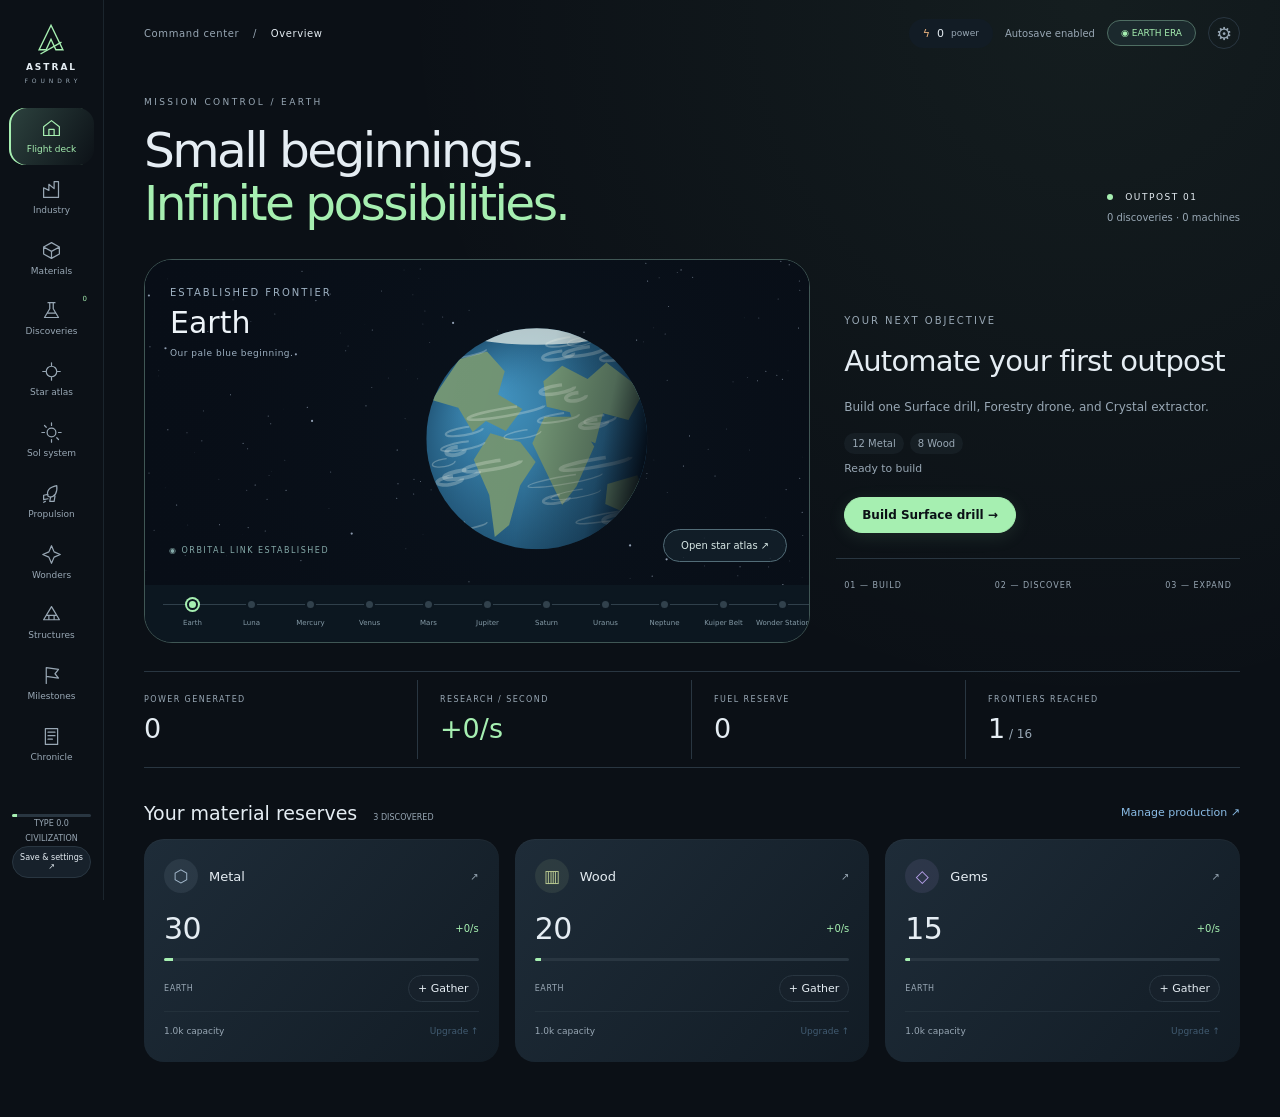
==== index.html @ 17e2eef6 "Publish Astral Foundry game" ====
<!doctype html><html lang="en"><head><meta charset="utf-8"><meta name="viewport" content="width=device-width,initial-scale=1"><meta name="theme-color" content="#0b1016"><title>Astral Foundry · From dust to infinity</title><style>
:root{--bg:#0b1016;--panel:#111923;--line:#24303c;--muted:#81909e;--ink:#e6edf3;--green:#a6efb1;--orange:#ecae76;--blue:#86b8ed}*{box-sizing:border-box}body{margin:0;background:var(--bg);color:var(--ink);font:14px system-ui,-apple-system,Segoe UI,sans-serif}button,input,select{font:inherit}button{cursor:pointer;color:inherit}button:disabled{cursor:not-allowed;opacity:.38}button:focus-visible,a:focus-visible{outline:2px solid var(--green);outline-offset:4px}button{transition:background .15s,transform .15s}button:active:not(:disabled){transform:translateY(1px)}.app{display:grid;grid-template-columns:224px 1fr;min-height:100vh}aside{border-right:1px solid var(--line);background:#0d141d;padding:28px 18px;position:sticky;top:0;height:100vh;display:flex;flex-direction:column}.brand{display:flex;gap:11px;align-items:center;margin:0 10px 35px;font-weight:750;font-size:15px;letter-spacing:2px}.brand svg{width:34px;height:40px}.brand small{display:block;font-size:9px;color:var(--muted);letter-spacing:3px;margin-top:5px;font-weight:400}.eyebrow{color:var(--muted);font-size:10px;letter-spacing:2px;text-transform:uppercase}.navlabel{margin:14px 12px 10px}.nav{display:flex;align-items:center;gap:12px;padding:13px 12px;border:0;background:none;text-align:left;width:100%;color:#94a4b4;border-radius:5px;margin:3px 0}.nav.active{color:var(--green);background:#1b2e29}.nav span{font-size:18px;width:22px}.nav i{margin-left:auto;font-style:normal;font-size:10px;border:1px solid #40534b;border-radius:4px;padding:2px 5px}.sidebottom{margin-top:auto;padding:24px 10px 0}.statusdot{display:inline-block;width:6px;height:6px;border-radius:50%;background:var(--green);margin-right:8px}.sidebottom p{font-size:11px;color:var(--muted);line-height:1.8}.main{min-width:0}header{height:76px;border-bottom:1px solid var(--line);display:flex;align-items:center;justify-content:space-between;padding:0 34px;gap:12px}.breadcrumb{font-size:12px;color:var(--muted)}.breadcrumb b{color:var(--ink);font-weight:500}.header-right{display:flex;gap:18px;align-items:center;font-size:11px;color:var(--muted)}.pill{border:1px solid #35433b;border-radius:4px;color:var(--green);padding:7px 10px;background:#17251f}.content{padding:30px 34px 45px;max-width:1700px;margin:auto}.title-row{display:flex;align-items:center;justify-content:space-between;gap:20px;margin-bottom:24px}h1{font-size:29px;font-weight:500;letter-spacing:-1px;margin:0 0 7px}p{color:var(--muted);line-height:1.6;margin:0}.title-row p{font-size:12px}.btn{border:1px solid var(--line);background:#18232e;border-radius:4px;padding:9px 13px;font-size:12px}.btn:hover:not(:disabled){background:#283745}.btn.primary{background:var(--green);color:#13221a;border-color:var(--green);font-weight:650}.btn.small{padding:6px 9px;font-size:11px}.stats{display:grid;grid-template-columns:repeat(4,1fr);gap:14px;margin-bottom:22px}.stat{border:1px solid var(--line);border-radius:6px;padding:16px 18px;background:linear-gradient(110deg,#141e29,#10171f)}.stat .value{font-size:25px;letter-spacing:-.7px;margin:10px 0 5px}.stat .value small{font-size:12px;color:var(--muted);margin-left:5px}.stat .sub{font-size:10px;color:var(--green)}.grid{display:grid;grid-template-columns:minmax(0,1.85fr) minmax(270px,1fr);gap:20px}.panel{border:1px solid var(--line);border-radius:6px;background:var(--panel);overflow:hidden}.panel-head{padding:18px 20px;display:flex;align-items:center;justify-content:space-between;border-bottom:1px solid var(--line)}.panel-head h2{font-size:13px;font-weight:550;margin:0}.micro{font-size:10px;color:var(--muted)}.scene{position:relative;height:300px;background:#080e18;overflow:hidden}#space{width:100%;height:100%;display:block}.scene-top{position:absolute;top:18px;left:20px;pointer-events:none}.scene-top h3{font-size:21px;font-weight:400;margin:6px 0}.scene-bottom{position:absolute;bottom:18px;left:20px;right:20px;display:flex;justify-content:space-between;align-items:center}.scene-caption{font-size:10px;color:#aab8c7}.planet-strip{display:flex;overflow:auto;padding:15px;gap:8px;background:#0e161f}.planet-btn{border:1px solid transparent;background:transparent;min-width:62px;padding:10px 6px;border-radius:5px;color:var(--muted);font-size:9px}.planet-btn.selected{border-color:#496052;background:#1b2a27;color:var(--green)}.orb{height:18px;width:18px;display:block;border-radius:50%;background:radial-gradient(circle at 30% 30%,var(--c),#111 90%);margin:0 auto 8px;box-shadow:0 0 12px #ffffff08}.mission{padding:20px}.mission h3{font-size:18px;margin:10px 0;font-weight:500}.mission p{font-size:12px}.reqs{margin:20px 0}.req{display:flex;justify-content:space-between;font-size:11px;margin:10px 0;color:var(--muted)}.progress{height:4px;background:#27313d;border-radius:4px;overflow:hidden;margin-top:9px}.progress>div{height:100%;background:var(--green);transition:width .3s}.mission .btn{width:100%;margin-top:8px}.section{display:flex;justify-content:space-between;align-items:center;margin:28px 0 14px}.section h2{font-size:16px;font-weight:500;margin:0}.resources{display:grid;grid-template-columns:repeat(4,1fr);gap:12px}.resource{padding:15px;border:1px solid var(--line);border-radius:5px;background:#111922}.resource-top{display:flex;align-items:center;gap:9px;margin-bottom:14px;font-size:12px}.resource-icon{font-size:17px;color:var(--c);background:color-mix(in srgb,var(--c) 10%,transparent);width:30px;height:30px;text-align:center;line-height:30px;border-radius:5px}.resource-num{font-size:21px;letter-spacing:-.6px}.resource .rate{float:right;color:var(--green);font-size:10px;margin-top:8px}.resource-footer{display:flex;align-items:center;justify-content:space-between;margin-top:13px}.resource-footer span{font-size:9px;color:var(--muted)}.feed{display:flex;gap:20px;align-items:center;padding:16px 20px;margin-top:22px;border:1px solid var(--line);border-radius:5px;font-size:11px;background:#111922}.feed span{color:var(--muted)}.cards{display:grid;grid-template-columns:repeat(3,minmax(0,1fr));gap:16px}.card{border:1px solid var(--line);border-radius:6px;background:var(--panel);padding:20px;display:flex;flex-direction:column;position:relative}.card h3{font-size:16px;font-weight:550;margin:12px 0 8px}.card p{font-size:12px}.card .cost{font-size:11px;color:var(--orange);line-height:1.9;margin:14px 0}.card .btn{margin-top:auto}.card.locked{opacity:.6}.tag{font-size:9px;letter-spacing:1.2px;text-transform:uppercase;color:var(--green)}.card-icon{font-size:28px;color:var(--blue)}.card-foot{display:flex;gap:8px;margin-top:auto}.card-foot .btn:first-child{flex:1}.toolbar{display:flex;gap:8px;align-items:center;flex-wrap:wrap;margin-bottom:20px}.toolbar input,.toolbar select{background:#111923;border:1px solid var(--line);color:var(--ink);padding:9px 12px;border-radius:5px}.toolbar input{flex:1;min-width:160px}.toolbar .selected{border-color:var(--green);color:var(--green)}.banner{padding:20px;border:1px solid #35483f;background:#14231e;border-radius:6px;margin-bottom:22px;display:flex;justify-content:space-between;gap:20px}.banner p{font-size:12px}.tree-line{color:var(--muted);font-size:10px;margin-bottom:14px}.universe{display:grid;grid-template-columns:repeat(4,1fr);gap:14px}.world{min-height:180px;position:relative;padding:22px;background:radial-gradient(ellipse at 80% 15%,#203248,#10171f 65%);border:1px solid var(--line);border-radius:6px}.world .orb{width:65px;height:65px;margin:0 0 20px}.world h3{margin:0 0 5px;font-weight:500}.world p{font-size:11px}.world .btn{margin-top:18px}.settings{max-width:780px}.settings .panel{padding:24px;margin-bottom:18px}.settings h2{font-size:16px;margin:0 0 12px}.settings p{font-size:12px;margin-bottom:16px}.settings .btn{margin:4px}.logline{font-size:12px;border-bottom:1px solid var(--line);padding:13px 0;color:#b0bdc9}.logline time{color:var(--muted);margin-right:20px}.toast{position:fixed;bottom:25px;left:50%;transform:translateX(-50%);padding:13px 20px;background:#24392d;border:1px solid #55765c;border-radius:6px;box-shadow:0 10px 50px #000a;z-index:10;font-size:12px;max-width:90vw}.good{color:var(--green)}.warn{color:var(--orange)}.wide{grid-column:1/-1}dialog{background:var(--panel);color:var(--ink);border:1px solid var(--line);border-radius:8px;max-width:520px;padding:28px}dialog::backdrop{background:#000a}dialog p{margin:12px 0 20px;font-size:13px}.tiny-label{font-size:9px;letter-spacing:1px;color:var(--muted)}@media(min-width:1500px){.scene{height:360px}}@media(max-width:1100px){.app{grid-template-columns:190px 1fr}.content{padding:24px}.cards{grid-template-columns:repeat(2,1fr)}.resources{grid-template-columns:repeat(3,1fr)}.grid{grid-template-columns:1fr}.universe{grid-template-columns:repeat(3,1fr)}}@media(max-width:700px){.app{display:block}aside{position:relative;height:auto;padding:16px;border-right:0;border-bottom:1px solid var(--line)}.brand{margin:0 0 14px}.navs{display:flex;overflow:auto}.nav{min-width:max-content;width:auto;padding:9px}.nav i,.navlabel,.sidebottom{display:none}header{padding:0 18px;height:55px}.header-right .micro{display:none}.content{padding:20px 16px}.stats{grid-template-columns:1fr 1fr;gap:10px}.resources,.cards,.universe{grid-template-columns:1fr 1fr}.title-row{align-items:flex-start}h1{font-size:25px}.resource{padding:12px}.resource-num{font-size:18px}.scene{height:270px}.card{padding:15px}.title-row>.btn{font-size:10px}.banner{display:block}.feed{line-height:1.7}}@media(prefers-reduced-motion:reduce){*{transition:none!important}}
*{scrollbar-color:#344552 #101820;scrollbar-width:thin}.ticker{display:flex;gap:16px;flex-wrap:wrap;align-items:center;font-size:10px;color:var(--muted);padding:12px 14px;background:#121c26;border:1px solid var(--line);border-radius:5px;margin-bottom:22px}.ticker b{font-weight:500;color:var(--ink);margin-left:4px}.ticker .btn{margin-left:auto}</style><link rel="stylesheet" href="expansion.css"><link rel="stylesheet" href="universe.css"><link rel="stylesheet" href="polish.css"><link rel="stylesheet" href="bridge.css"></head><body><div class="app"><aside><div class="brand"><svg viewBox="0 0 40 48" fill="none" aria-hidden="true"><path d="M20 3 37 38H27L20 23l-7 15H3L20 3Z" stroke="#a6efb1" stroke-width="2"/><path d="m5 44 30-17" stroke="#a6efb1" stroke-width="2"/></svg><div>ASTRAL<small>F O U N D R Y</small></div></div><div class="eyebrow navlabel">Command center</div><nav class="navs" id="nav"></nav><div class="sidebottom"><div class="tiny-label"><span class="statusdot"></span> ALL SYSTEMS ONLINE</div><p>One small outpost.<br>An infinite possibility.</p><div class="progress"><div id="era-progress" style="width:5%"></div></div><p id="era-label">TYPE 0 CIVILIZATION</p><button class="btn small" onclick="go('settings')">Save & settings ↗</button></div></aside><div class="main"><header><div class="breadcrumb">Command center <span style="margin:0 10px">/</span> <b id="crumb">Overview</b></div><div class="header-right"><span class="micro" id="save-status">Autosave enabled</span><span class="pill" id="header-era">◉ &nbsp; EARTH ERA</span></div></header><main class="content" id="content"></main></div></div><div id="toast" class="toast" hidden></div><dialog id="dialog"><h2 id="dialog-title"></h2><p id="dialog-copy"></p><div id="dialog-actions"></div></dialog><input type="file" id="import-file" accept=".json" hidden><script src="game.js"></script><script src="universe.js"></script><script src="polish.js"></script><script src="bridge.js"></script><script src="boot.js"></script></body></html>
---- expansion.css ----
/* A quieter command center: semantic colors, fewer visible decisions, deliberate spacing. */
body{background:var(--bg);color:var(--ink)}aside{background:color-mix(in srgb,var(--panel) 55%,var(--bg))}.panel,.resource,.card,.world,.settings .panel,.feed,.ticker{background:var(--panel);border-color:var(--line)}.btn{background:color-mix(in srgb,var(--panel) 80%,var(--line));border-color:var(--line);color:var(--ink)}.btn:hover:not(:disabled){background:color-mix(in srgb,var(--panel) 60%,var(--line))}.btn.primary{color:var(--bg);background:var(--green);border-color:var(--green)}.nav.active,.resource-tab.active{color:var(--green);background:color-mix(in srgb,var(--green) 10%,var(--panel))}.nav{color:var(--muted)}.pill{color:var(--green);border-color:color-mix(in srgb,var(--green) 30%,var(--line));background:color-mix(in srgb,var(--green) 6%,var(--panel))}.planet-strip{background:var(--panel);padding:12px 10px;gap:2px}.planet-btn{display:flex;flex-direction:column;align-items:center;gap:8px;min-width:59px;font-size:9px}.planet-btn.selected{background:color-mix(in srgb,var(--green) 8%,var(--panel));border-color:color-mix(in srgb,var(--green) 30%,var(--line));color:var(--green)}.progress{background:var(--line);height:3px}.banner{background:color-mix(in srgb,var(--green) 5%,var(--panel));border-color:var(--line)}.content{padding-top:30px}.title-row{margin-bottom:26px}h1{font-size:28px}.scene{height:320px}.scene-caption{max-width:70%;font-size:9px;letter-spacing:.5px;color:#9eb1c2}.scene-top{max-width:58%}.scene-top h3{font-size:24px}.scene-top .scene-caption{line-height:1.6;display:block}.scene-top .eyebrow{color:#9eb1c2}.scene-top h3{color:#edf3f8}.text-button{background:none;border:0;color:var(--muted);padding:6px 0;font-size:11px}.text-button:hover{color:var(--green)}.compact-stats{display:flex;flex-wrap:wrap;gap:26px;margin:0 0 24px;padding:16px 0;border-top:1px solid var(--line);border-bottom:1px solid var(--line);color:var(--muted);font-size:12px}.compact-stats>span{display:flex;align-items:center;gap:9px}.compact-stats b{font-size:14px;color:var(--ink);font-weight:500}.compact-stats small{font-size:10px;color:var(--green)}.resources{grid-template-columns:repeat(3,1fr);gap:16px}.resource{padding:20px}.resource-name{background:none;border:0;color:var(--ink);display:flex;width:100%;padding:0;align-items:center;gap:11px;text-align:left}.resource-name>.micro{margin-left:auto}.resource-reading{display:flex;justify-content:space-between;align-items:center;margin:19px 0 12px}.resource .rate{margin:0;float:none}.resource-num{font-size:25px}.resource-footer{min-height:29px}.resource-footer>span{font-size:8px;letter-spacing:.6px}.onboard-steps{margin:28px 0}.onboard-steps>div{color:var(--muted);padding:13px 0;border-bottom:1px solid var(--line);font-size:10px;letter-spacing:1px}.onboard-steps span{font-size:12px;letter-spacing:0;margin-left:14px}.onboard-steps .done{color:var(--green)}.mission{padding:25px}.mission h3{line-height:1.4}.empty-state{border:1px solid var(--line);background:var(--panel);border-radius:8px;padding:60px 30px;text-align:center;max-width:850px;margin:auto}.empty-state>span{display:block;color:var(--green);font-size:40px;margin-bottom:22px}.empty-state h2,.empty-state h3{font-weight:450;margin:0 0 14px}.empty-state p{font-size:13px;max-width:490px;margin:0 auto 24px;line-height:1.8}.empty-state.compact{padding:30px}.production-layout{display:grid;grid-template-columns:220px 1fr;gap:32px;align-items:start}.resource-list{display:flex;flex-direction:column;gap:4px;position:sticky;top:20px}.resource-tab{display:flex;gap:10px;align-items:center;border:1px solid transparent;background:transparent;color:var(--muted);text-align:left;padding:12px;border-radius:5px}.resource-tab:hover{background:var(--panel)}.resource-tab.active{border-color:color-mix(in srgb,var(--green) 25%,var(--line))}.resource-tab-icon{width:21px;font-size:17px}.resource-tab>span:nth-child(2){flex:1;font-size:12px}.resource-tab small{display:block;font-size:9px;color:var(--muted);margin-top:5px}.resource-tab b{font-size:12px;font-weight:450}.resource-list>.text-button{margin-top:15px}.production-detail{min-width:0}.resource-heading{display:flex;justify-content:space-between;align-items:center;margin-bottom:22px}.resource-heading h2{font-size:29px;font-weight:450;margin:6px 0 0}.resource-total{text-align:right}.resource-total strong{display:block;font-size:29px;font-weight:450}.resource-total small{font-size:10px;color:var(--muted)}.efficiency{display:flex;justify-content:space-between;gap:20px;align-items:center;border:1px solid var(--line);background:var(--panel);padding:16px 18px;border-radius:6px;margin-bottom:18px}.efficiency p{font-size:11px;margin-top:5px}.efficiency .btn{max-width:260px;line-height:1.6}.production-controls{display:flex;justify-content:space-between;align-items:center;gap:14px;margin-bottom:15px}.production-controls label{font-size:11px;color:var(--muted);display:flex;gap:8px;align-items:center}input[type=checkbox]{accent-color:var(--green)}.production-controls select,.toolbar select,.toolbar input{background:var(--panel);color:var(--ink);border:1px solid var(--line);padding:8px;border-radius:4px;font-size:11px}.machine-list{display:flex;flex-direction:column;gap:14px}.machine-row{border:1px solid var(--line);border-radius:7px;background:var(--panel);padding:22px}.machine-row.locked{opacity:.55}.machine-row-head{display:flex;justify-content:space-between;align-items:center}.machine-row h3{font-size:16px;font-weight:550;margin:0 0 7px}.recipe{display:grid;grid-template-columns:1fr 1fr;gap:24px;margin:20px 0}.recipe p{font-size:12px;margin-top:5px}.recipe .good{color:var(--green)}.machine-buy{display:flex;justify-content:space-between;align-items:center;gap:20px;border-top:1px solid var(--line);padding-top:17px}.cost-chips{display:flex;flex-wrap:wrap;gap:6px}.cost-chips span{padding:4px 7px;background:color-mix(in srgb,var(--green) 5%,var(--bg));border-radius:3px;font-size:10px;color:var(--muted)}.cost-chips span.short{color:var(--orange)}.machine-buy .btn{white-space:nowrap}.supply-path{display:flex;gap:10px;flex-wrap:wrap;margin:0 0 25px}.supply-path span{font-size:10px;padding:8px 11px;border:1px solid var(--line);border-radius:20px;color:var(--muted)}.research-cards{grid-template-columns:repeat(2,1fr)}.card{padding:24px;min-height:210px}.card p{line-height:1.8}.card .btn{margin-top:auto}.wonder-hero{display:grid;grid-template-columns:1.1fr 1fr;border:1px solid var(--line);border-radius:8px;overflow:hidden;background:var(--panel);margin-bottom:25px}.wonder-hero>div{padding:32px}.wonder-hero h2{font-weight:450;font-size:30px;margin:15px 0}.wonder-hero p{font-size:12px;line-height:1.9;max-width:440px}.wonder-hero .supply-path{margin-top:22px;margin-bottom:0}.wonder-hero canvas{width:100%;height:100%;min-height:260px}.station-gate{padding:28px}.station-gate h3{font-weight:500;margin:0 0 10px}.station-gate p{font-size:12px;max-width:700px}.station-steps{display:flex;gap:30px;margin:24px 0;font-size:11px;color:var(--muted)}.station-gate .cost-chips{margin-bottom:16px}.wonder-control{display:flex;align-items:center;gap:35px;border:1px solid var(--line);background:var(--panel);border-radius:6px;padding:22px}.wonder-control strong{display:block;font-size:32px;font-weight:450;margin:5px 0}.wonder-control h3{font-size:15px;font-weight:500;margin:0 0 5px}.wonder-control p{font-size:12px;margin-bottom:8px}.wonder-control .btn{margin-left:auto}.wonder-path{display:grid;grid-template-columns:repeat(4,1fr);gap:12px}.wonder-path .card{padding:18px}.wonder-symbol{font-size:35px;color:var(--orange);margin:15px 0}.wonder-path .card h3{font-size:15px}.wonder-path .card p{font-size:11px}.wonder-path .btn{font-size:10px;padding:9px}.sol-panel canvas{height:430px;width:100%;display:block}.sol-legend{display:flex;justify-content:center;gap:30px;font-size:10px;padding:15px;color:var(--muted)}.sol-actions{display:grid;grid-template-columns:1fr 1fr;gap:18px;margin-top:20px}.sol-actions .panel{padding:24px}.sol-actions h3{font-weight:450}.sol-actions p{font-size:12px;margin-bottom:18px}.sol-worlds{display:grid;grid-template-columns:repeat(6,1fr);gap:10px}.sol-worlds button{background:var(--panel);border:1px solid var(--line);border-radius:5px;padding:18px 8px;display:flex;align-items:center;flex-direction:column;gap:10px;color:var(--ink);font-size:11px}.sol-worlds small{font-size:9px;color:var(--muted)}.atlas-grid{display:grid;grid-template-columns:repeat(3,1fr);gap:18px}.atlas-world{border:1px solid var(--line);border-radius:7px;overflow:hidden;background:var(--panel)}.atlas-art{height:180px;position:relative}.atlas-art canvas{height:100%;width:100%;display:block}.atlas-status{position:absolute;top:14px;left:15px;font-size:8px;letter-spacing:1px;color:#95a7b9}.atlas-status.connected{color:var(--green)}.atlas-body{padding:20px}.atlas-body h3{font-size:20px;font-weight:450;margin:9px 0}.atlas-body p{font-size:11px;min-height:34px}.atlas-body .tiny-label{font-size:8px;line-height:1.7}.atlas-bottom{display:flex;justify-content:space-between;align-items:center;margin-top:18px}.theme-grid{display:grid;grid-template-columns:repeat(5,1fr);gap:10px}.theme-choice{display:flex;flex-direction:column;text-align:left;gap:9px;padding:10px;background:var(--bg);border:1px solid var(--line);border-radius:6px;color:var(--ink)}.theme-choice.active{border-color:var(--green)}.theme-choice b{font-size:11px;font-weight:500}.theme-choice small{font-size:9px;color:var(--muted)}.theme-swatch{display:flex;gap:5px;align-items:center;padding:10px;border:1px solid;border-radius:4px;width:100%;height:50px}.theme-swatch i{width:15px;height:15px;border-radius:50%;display:block}.world-mini{display:block;position:relative;width:24px;height:24px;flex:none}.world-mini i{position:absolute;inset:2px;border-radius:50%;background:radial-gradient(circle at 30% 30%,#729dc0,#162a3b)}.world-0 i{background:radial-gradient(ellipse at 35% 30%,#79a98b 0 20%,transparent 22%),radial-gradient(ellipse at 60% 70%,#71a381 0 20%,transparent 22%),radial-gradient(circle at 30% 30%,#72b8df,#153a5c)}.world-1 i,.world-2 i{background:radial-gradient(circle at 32% 40%,#696969 0 12%,transparent 16%),radial-gradient(circle at 65% 60%,#65666b 0 15%,transparent 19%),radial-gradient(circle at 25% 25%,#d0cbc4,#44464b)}.world-2 i{filter:sepia(.6)}.world-3 i{background:repeating-linear-gradient(15deg,#e4c289 0 3px,#c69c64 4px 5px,#d5b67f 6px 9px)}.world-4 i{background:radial-gradient(ellipse at 50% 0%,#e4ddd3 0 12%,transparent 16%),radial-gradient(circle at 30% 30%,#d99170,#7b4033)}.world-5 i{background:radial-gradient(ellipse at 62% 67%,#aa654e 0 17%,transparent 20%),repeating-linear-gradient(0deg,#b18d73 0 3px,#e0c8a8 4px 7px)}.world-6 i{inset:4px;background:linear-gradient(10deg,#9a8764,#ead5a4)}.world-6:after{content:'';position:absolute;width:30px;height:10px;border:3px solid #c7b58a99;border-radius:50%;left:-3px;top:7px;transform:rotate(-25deg)}.world-7 i{background:radial-gradient(circle at 25% 25%,#b1e5dc,#428d9e)}.world-7:after{content:'';position:absolute;width:28px;height:10px;border:1px solid #99cacd88;border-radius:50%;left:-2px;top:7px;transform:rotate(-70deg)}.world-8 i{background:radial-gradient(ellipse at 40% 60%,#1c396c 0 15%,transparent 19%),radial-gradient(circle at 30% 20%,#719cec,#204999)}.world-9 i{inset:5px -3px;border:3px dotted #a1b6cc;background:none;border-radius:50%;transform:rotate(-18deg)}.world-10 i{background:none;border:3px double #a8c4cb;border-radius:3px;transform:rotate(45deg)}.toast{background:var(--panel);border-color:var(--green);color:var(--ink)}.settings{max-width:920px}.toolbar .selected{border-color:var(--green);color:var(--green)}
@media(min-width:1500px){.scene{height:370px}}@media(max-width:1150px){.production-layout{grid-template-columns:180px 1fr;gap:20px}.atlas-grid{grid-template-columns:repeat(2,1fr)}.wonder-path{grid-template-columns:1fr 1fr}.resources{grid-template-columns:repeat(3,1fr)}.sol-worlds{grid-template-columns:repeat(4,1fr)}.efficiency{flex-wrap:wrap}}@media(max-width:800px){.production-layout{display:block}.resource-list{position:static;flex-direction:row;overflow:auto;margin-bottom:25px;padding-bottom:5px}.resource-tab{min-width:145px}.resource-list>.text-button{min-width:110px}.wonder-hero{grid-template-columns:1fr}.wonder-hero canvas{height:220px;min-height:0}.wonder-control{flex-wrap:wrap}.wonder-control .btn{margin-left:0}.sol-actions{grid-template-columns:1fr}.scene{height:300px}.theme-grid{grid-template-columns:repeat(3,1fr)}.station-steps{flex-direction:column;gap:14px}.resources{grid-template-columns:repeat(2,1fr)}.compact-stats{gap:15px}.compact-stats small{display:none}.sol-panel canvas{height:330px}.sol-worlds{grid-template-columns:repeat(3,1fr)}}@media(max-width:500px){.atlas-grid,.research-cards{grid-template-columns:1fr}.resources{gap:10px}.resource{padding:15px}.resource-num{font-size:22px}.recipe{grid-template-columns:1fr;gap:12px}.machine-row{padding:18px}.machine-buy{gap:10px}.wonder-path{grid-template-columns:1fr}.sol-legend{gap:15px;font-size:8px}.scene-top{max-width:68%}.scene-top h3{font-size:21px}.scene-caption{font-size:8px}.resource-heading h2{font-size:24px}.sol-worlds{grid-template-columns:repeat(2,1fr)}.theme-grid{grid-template-columns:1fr 1fr}.title-row{gap:10px}.title-row .pill{font-size:10px}.efficiency .btn{max-width:100%}.compact-stats>span{font-size:10px}.compact-stats b{font-size:12px}}
.brand svg path{stroke:var(--green)}
aside{overflow-y:auto}.resource-list{max-height:calc(100vh - 40px);overflow-y:auto}@media(max-width:800px){.resource-list{max-height:none;overflow-y:hidden}}
---- universe.css ----
/* Vastness: a more compact control surface and a true connected research graph. */
.app{grid-template-columns:210px 1fr}aside{padding:24px 14px}.brand{margin-bottom:24px}.nav{padding:10px 12px;font-size:12px}.nav span{font-size:16px}.navlabel{font-size:9px}.content{max-width:1800px}.header-right{gap:15px}.quick-grid{display:flex;align-items:center;gap:7px;background:none;border:0;font-size:11px;color:var(--muted)}.quick-grid>span{color:var(--orange)}.quick-grid b{font-weight:500;color:var(--ink)}.quick-grid small{font-size:9px}.production-layout{grid-template-columns:210px minmax(0,1fr);gap:26px}.resource-list{max-height:calc(100vh - 35px)}.resource-search{display:flex;gap:8px;position:sticky;top:0;z-index:1;background:var(--bg);padding-bottom:10px}.resource-search input{width:100%;min-width:0;padding:10px;background:var(--panel);border:1px solid var(--line);border-radius:5px;color:var(--ink);font-size:11px}.resource-tab{padding:10px}.resource-tab small{font-size:9px}.favorite-button{border:0;background:none;color:var(--orange);font-size:21px;padding:0 8px}.power-dashboard{display:grid;grid-template-columns:repeat(3,1fr);gap:12px;margin-bottom:18px}.power-dashboard>div{padding:20px;border:1px solid var(--line);background:var(--panel);border-radius:6px}.power-dashboard span{font-size:9px;color:var(--muted);letter-spacing:1px}.power-dashboard strong{display:block;font-size:27px;font-weight:450;margin-top:9px;color:var(--green)}.power-filters{display:flex;flex-wrap:wrap;gap:6px;margin-bottom:22px}.chip{border:1px solid var(--line);background:none;border-radius:20px;padding:6px 10px;font-size:10px;color:var(--muted)}.chip.active{color:var(--green);border-color:var(--green);background:color-mix(in srgb,var(--green) 7%,var(--panel))}.machine-row{padding:20px}.machine-row.locked{opacity:1;background:color-mix(in srgb,var(--panel) 60%,var(--bg))}.machine-row.locked h3{color:var(--muted)}.machine-row.locked .recipe{opacity:.6}.machine-row h3{margin:7px 0 0}.owned-count{font-size:24px;font-weight:400;text-align:right}.owned-count small{display:block;font-size:8px;color:var(--muted);letter-spacing:1px}.recipe{margin:18px 0}.ingredient{background:none;border:0;padding:0;color:var(--muted);font-size:11px;border-bottom:1px dotted var(--line)}.ingredient:hover{color:var(--green)}.buy-actions{display:flex;gap:7px;align-items:center;flex:none}.buy-actions .btn{font-size:10px}.requirements{padding:9px 12px;background:color-mix(in srgb,var(--orange) 4%,var(--bg));border-radius:4px;font-size:10px;line-height:1.7;color:var(--orange);margin-bottom:14px}.machine-eta{margin-top:8px;font-size:9px}.machine-status{font-size:9px;color:var(--muted);margin-top:12px}.warehouse-control{display:flex;gap:20px;align-items:center;justify-content:space-between;background:var(--panel);border:1px solid var(--line);border-radius:6px;padding:18px;margin-bottom:16px}.warehouse-control>div{flex:1;min-width:100px}.warehouse-control strong{font-size:22px;font-weight:450;display:block;margin:8px 0 12px}.warehouse-control strong small{font-size:12px;color:var(--muted)}.warehouse-control .btn small{display:block;font-size:9px;color:var(--muted);margin-top:6px}.warehouse-list{max-height:440px;overflow:auto;margin-top:22px}.warehouse-list .warehouse-control{margin-right:6px}.resource-storage{display:flex;align-items:center;justify-content:space-between;border-top:1px solid var(--line);padding-top:8px;margin-top:8px;color:var(--muted);font-size:9px}.resource-storage button{font-size:9px}.efficiency-detail{border-bottom:1px solid var(--line);margin-bottom:20px;padding:5px 0 15px;font-size:11px;color:var(--muted)}.efficiency-detail summary{cursor:pointer}.efficiency-detail summary span{float:right;color:var(--green)}.efficiency-detail>div{display:flex;justify-content:space-between;align-items:center;gap:15px;padding-top:15px}.efficiency-detail p{font-size:11px}.queue-panel{border:1px solid var(--line);padding:17px;border-radius:6px;background:color-mix(in srgb,var(--green) 3%,var(--panel));margin-bottom:18px}.queue-panel h2{font-size:13px}.queue-order{display:flex;gap:12px;align-items:center;padding:9px 0;border-top:1px solid var(--line);font-size:10px}.queue-order>span{color:var(--muted)}.queue-order b{font-weight:500;flex:1}.queue-order small{font-size:9px;color:var(--muted)}.queue-order .text-button{font-size:17px;padding:0 5px}.tree-toolbar{display:flex;gap:10px;align-items:center;margin-bottom:16px}.tree-toolbar input,.tree-toolbar select{padding:10px 12px;background:var(--panel);color:var(--ink);border:1px solid var(--line);border-radius:5px;font-size:11px}.tree-toolbar input{flex:1;min-width:100px}.zoom-controls{display:flex;gap:8px;align-items:center;font-size:10px;color:var(--muted)}.research-workspace{display:grid;grid-template-columns:minmax(0,1fr) 265px;gap:18px;align-items:start}.tree-scroll{height:650px;overflow:auto;border:1px solid var(--line);border-radius:7px;background:radial-gradient(circle at 1px 1px,var(--line) 1px,transparent 0) 0 0/20px 20px,var(--bg);scroll-behavior:smooth}.tree-map{position:relative}.tree-connections{position:absolute;inset:0;width:100%;height:100%;pointer-events:none;overflow:visible}.tree-connections path{fill:none;stroke:var(--line);stroke-width:1.5}.tree-connections path.lit{stroke:color-mix(in srgb,var(--green) 50%,var(--line))}.tree-connections path.selected-path{stroke:var(--green);stroke-width:2.5}.tree-lane-label{position:absolute;top:20px;font-size:10px;letter-spacing:1.6px;font-weight:600}.tree-lane-label span{display:block;color:var(--muted);font-size:8px;letter-spacing:.3px;margin-top:6px;font-weight:400}.tech-node{position:absolute;width:240px;height:100px;padding:13px 15px;background:var(--panel);border:1px solid var(--line);border-left:3px solid var(--branch);border-radius:6px;text-align:left;display:flex;flex-direction:column;justify-content:space-between;box-shadow:0 8px 18px #00000015}.tech-node b{font-size:12px;font-weight:500;line-height:1.35}.tech-node small{font-size:9px;color:var(--muted)}.tech-node-status{font-size:8px;letter-spacing:.8px;color:var(--muted)}.tech-node.complete{background:color-mix(in srgb,var(--green) 9%,var(--panel));border-color:color-mix(in srgb,var(--green) 45%,var(--line))}.tech-node.complete .tech-node-status,.tech-node.ready .tech-node-status{color:var(--green)}.tech-node.unavailable{color:var(--muted)}.tech-node.selected{outline:2px solid var(--green);outline-offset:3px}.tech-node.affordable{box-shadow:0 0 14px color-mix(in srgb,var(--green) 12%,transparent)}.tech-node.search-dim{opacity:.2}.tech-inspector{position:sticky;top:20px;height:auto;max-height:650px;overflow:auto;background:var(--panel);border:1px solid var(--line);border-radius:7px;padding:22px;display:block}.tech-inspector h2{font-weight:450;font-size:22px;line-height:1.35;margin:16px 0 12px}.tech-inspector p{font-size:12px;line-height:1.8}.tech-inspector .tag{font-size:8px}.inspector-section{border-top:1px solid var(--line);padding-top:17px;margin-top:20px}.dependency-link{display:block;border:0;background:none;color:var(--muted);font-size:10px;text-align:left;padding:8px 0;line-height:1.6;width:100%}.dependency-link.good{color:var(--green)}.unlock-line{font-size:10px;color:var(--muted);padding:6px 0;line-height:1.5}.research-balance{font-size:21px;margin:25px 0 12px}.research-balance small{font-size:10px;color:var(--muted)}.tech-inspector>.btn{width:100%;font-size:11px}.tech-inspector>.micro{font-size:9px;margin-top:18px}.tree-legend{display:flex;gap:22px;flex-wrap:wrap;font-size:9px;color:var(--muted);margin-top:14px}.codex-grid{display:grid;grid-template-columns:repeat(4,1fr);gap:14px}.codex-card{background:var(--panel);border:1px solid var(--line);border-radius:6px;padding:20px}.codex-card>div:first-child{display:flex;justify-content:space-between;align-items:center}.codex-card .tag{font-size:8px}.codex-card h3{font-size:16px;font-weight:450;margin:17px 0 10px}.codex-card p{font-size:11px;line-height:1.7;min-height:56px}.codex-card>.micro{font-size:9px;margin-top:15px}.codex-card.undiscovered{background:color-mix(in srgb,var(--panel) 60%,var(--bg))}.codex-actions{display:flex;justify-content:space-between;align-items:center;border-top:1px solid var(--line);margin-top:15px;padding-top:9px}.codex-actions button{font-size:10px}.auto-survey{display:flex;align-items:center;gap:10px;margin:16px 0;font-size:11px;color:var(--muted)}.wonder-path{grid-template-columns:repeat(3,1fr)}
@media(max-width:1200px){.research-workspace{grid-template-columns:minmax(0,1fr) 230px}.tech-inspector{padding:18px}.codex-grid{grid-template-columns:repeat(3,1fr)}.buy-actions{flex-wrap:wrap}.machine-buy{align-items:flex-start}.tree-scroll{height:600px}.power-dashboard strong{font-size:23px}}@media(max-width:900px){.research-workspace{grid-template-columns:1fr}.tech-inspector{position:relative;top:0;max-height:none}.tree-scroll{height:500px}.tech-inspector .inspector-section{display:inline-block;vertical-align:top;width:48%;margin-right:1%}.tech-inspector>.btn{max-width:300px}.codex-grid{grid-template-columns:repeat(2,1fr)}.production-layout{display:block}.resource-list{flex-direction:row;max-height:none;overflow-x:auto;margin-bottom:20px}.resource-search{position:static;min-width:190px;align-items:center}.resource-tab{min-width:140px}.tree-toolbar{flex-wrap:wrap}.tree-toolbar input{flex-basis:45%}}@media(max-width:700px){.app{display:block}.nav{padding:9px}.brand{margin-bottom:14px}.content{padding:20px 14px}.title-row h1{font-size:24px}.title-row>.btn{font-size:9px}.quick-grid small{display:none}.buy-actions .btn{padding:7px}.machine-buy{flex-direction:column;gap:14px}.buy-actions{width:100%;justify-content:flex-end}.warehouse-control{padding:15px;gap:10px}.warehouse-control .btn{font-size:10px}.power-dashboard{gap:7px}.power-dashboard>div{padding:13px}.power-dashboard span{font-size:8px}.power-dashboard strong{font-size:22px}.wonder-path{grid-template-columns:1fr 1fr}.tree-scroll{height:440px}.codex-card{padding:16px}.queue-order{flex-wrap:wrap}.queue-order small{flex-basis:60%}}@media(max-width:440px){.codex-grid,.wonder-path{grid-template-columns:1fr}.efficiency-detail>div{display:block}.efficiency-detail .btn{margin-top:10px}.warehouse-control{align-items:flex-start}.warehouse-control .btn small{font-size:8px}.tree-legend{gap:10px}.zoom-controls{margin-left:auto}.tech-inspector .inspector-section{display:block;width:100%}}
.tree-search-results{display:flex;flex-wrap:wrap;gap:7px;margin:-4px 0 16px}.tech-node:hover{border-color:var(--branch)}
.tree-connections path{stroke-opacity:.28}.tree-connections path.lit{stroke-opacity:.45}.tree-connections path.selected-path{stroke-opacity:1}
---- polish.css ----
.objective-panel{display:flex;align-items:center;justify-content:space-between;gap:24px;border:1px solid var(--green);background:linear-gradient(110deg,color-mix(in srgb,var(--green) 8%,var(--panel)),var(--panel));padding:20px 24px;border-radius:9px;margin-bottom:28px}.objective-panel h3{font-size:19px;margin:10px 0}.objective-panel p{font-size:12px;margin-bottom:12px}.objective-panel small{display:block;color:var(--muted);margin-top:8px}.factory-scene{height:155px;position:relative;overflow:hidden;background:radial-gradient(ellipse at 55% 70%,#30454b66,transparent 65%),#0a1119;border-radius:7px;margin-bottom:18px;perspective:650px;contain:layout paint}.factory-grid{position:absolute;inset:0;background:linear-gradient(#587b8330 1px,transparent 1px),linear-gradient(90deg,#587b8330 1px,transparent 1px);background-size:25px 25px;transform:rotateX(58deg) scale(1.8);transform-origin:bottom}.factory-building{position:absolute;left:48%;top:28px;width:105px;height:80px;transform:rotateY(-24deg) rotateX(6deg);transform-style:preserve-3d}.factory-front{position:absolute;inset:0;background:linear-gradient(135deg,#344b57,#162832);border:1px solid #779298;display:flex;gap:7px;padding:30px 12px}.factory-front i{height:8px;width:12px;background:#b2e5c0;box-shadow:0 0 9px #b2e5c099;animation:lightpulse 2s infinite alternate}.factory-front b{position:absolute;bottom:8px;left:12px;width:70px;height:8px;background:repeating-linear-gradient(90deg,#102028 0 5px,#58727d 6px 8px)}.factory-roof{position:absolute;left:0;top:-25px;width:105px;height:25px;background:#526a73;transform:rotateX(65deg);transform-origin:bottom;border:1px solid #8ea3a6}.factory-side{position:absolute;left:105px;top:0;width:28px;height:80px;background:#182c39;transform:rotateY(65deg);transform-origin:left;border:1px solid #527079}.rotor{position:absolute;font-size:58px;left:-66px;top:8px;color:#a8c9bb;animation:rotor 4s linear infinite;transform-origin:center}.piston{position:absolute;left:-46px;top:68px;width:12px;height:25px;background:linear-gradient(90deg,#68828d,#d1e1e1,#68828d);animation:piston 1.3s ease-in-out infinite}.conveyor{position:absolute;left:15%;right:15%;bottom:20px;height:15px;background:repeating-linear-gradient(90deg,#283e48 0 9px,#52616a 10px 11px);border:2px solid #637783;transform:skewX(-25deg)}.conveyor i{position:absolute;left:0;bottom:5px;width:13px;height:11px;background:#a4b9c7;box-shadow:4px -4px #607c90;animation:convey 5s linear infinite;animation-delay:calc(var(--i)*-1s)}.exhaust{position:absolute;right:5px;top:-20px}.exhaust i{position:absolute;width:12px;height:12px;background:#9bb2c155;border-radius:50%;animation:smoke 3s infinite;animation-delay:-1s}.exhaust i:nth-child(2){animation-delay:-2s}.factory-label{position:absolute;top:12px;left:14px;color:#8da6b2;font-size:8px;letter-spacing:2px}.factory-beam{position:absolute;width:2px;height:50px;background:#b8e8b9;left:calc(48% - 40px);top:72px;box-shadow:0 0 12px #8eff98;animation:lightpulse .7s infinite alternate}.generator .rotor{color:#edbf7b;font-size:70px}.generator .factory-beam{background:#ffc27d;box-shadow:0 0 20px #ffc27d}.laboratory .rotor{color:#a4a2ef;animation-duration:9s}.refinery .factory-front{background:linear-gradient(110deg,#765f50,#24343c)}.factory-scene:not([data-status=working]) *{animation-play-state:paused!important}.factory-scene[data-status=idle]{filter:saturate(.25);opacity:.65}.factory-scene[data-status=starved] .factory-front i{background:#eeb17f}.factory-scene[data-status=full] .factory-front i{background:#ea98b2}.diagnostic{display:flex;gap:8px;align-items:center;font-size:11px;padding-top:12px;color:var(--muted)}.status-dot{width:6px;height:6px;background:#65737e;border-radius:50%;flex-shrink:0}.status-dot.working{background:var(--green)}.status-dot.starved,.status-dot.full{background:var(--orange)}.storage-near-full{background:var(--orange)!important}.machine-status{display:none}.machine-row{content-visibility:auto;contain-intrinsic-size:440px}.motion-settings{padding:24px;margin-bottom:24px}.motion-settings label{display:block;margin:15px 0;font-size:12px}.motion-settings .chip{margin:4px}.orbital-model{position:relative;width:220px;height:190px;margin:auto;perspective:700px;transform-style:preserve-3d}.stellar-core{position:absolute;width:65px;height:65px;left:78px;top:63px;border-radius:50%;background:radial-gradient(circle at 35% 30%,#fff4cd,#f9b85c 38%,#d46b32 70%);box-shadow:0 0 45px #f3b65f66,inset -12px -10px 18px #983b28;animation:starbreathe 5s ease-in-out infinite}.orbital-ring{position:absolute;width:190px;height:190px;left:15px;top:0;border:2px solid #b5d8d0;border-radius:50%;transform:rotateX(calc(55deg + var(--i)*16deg)) rotateY(calc(var(--i)*40deg));animation:orbit 25s linear infinite;animation-delay:calc(var(--i)*-6s);box-shadow:0 0 8px #9dcbcc44}.orbital-ring.blueprint{opacity:.15;border-style:dashed;animation:none}.orbital-ring i{position:absolute;left:15%;top:12%;width:12px;height:6px;background:#829bab;border:1px solid #d3f1d5}.orbital-ring i:nth-child(2){left:75%;top:80%}.orbital-ring i:nth-child(3){left:10%;top:75%}.blackhole .stellar-core{background:#020308;box-shadow:0 0 3px 3px #fbd49e,0 0 35px 12px #d5895c}.fragment .orbital-ring{border-radius:8px;width:95px;height:110px;left:60px;top:40px;background:repeating-linear-gradient(90deg,#72b7cf33 0 12px,#b5d8d066 13px 14px)}.fragment .stellar-core{width:28px;height:28px;left:95px;top:80px}.travel .stellar-core{background:radial-gradient(ellipse at 35% 30%,#c3d8c6,#5d9bb5 35%,#355a89 65%,#152b41);box-shadow:0 0 35px #7099bd55}.travel .orbital-ring{opacity:.2}.mega-project{overflow:hidden}.phase-track{display:grid;grid-template-columns:repeat(4,1fr);gap:5px;margin:18px 0}.phase-track span{font-size:8px;padding-top:7px;border-top:3px solid var(--line);color:var(--muted)}.phase-track .complete{border-color:var(--green);color:var(--green)}.mega-project .btn{margin-top:18px}.cinematic{position:fixed;inset:0;z-index:10000;background:#030710f5;display:grid;place-items:center;overflow:hidden}.cinema-frame{width:min(850px,95vw);text-align:center;position:relative}.cinematic .orbital-model{transform:scale(1.6);margin-bottom:70px;animation:revealplanet 8s ease-out both}.cinema-copy{position:relative;z-index:2;animation:cinemacopy 1.2s ease-out both}.cinema-copy h1{font-size:clamp(25px,4vw,48px);font-weight:400;color:#e5edf2;margin:20px 0}.cinema-copy p{max-width:600px;margin:0 auto 25px;color:#a4b7c6;line-height:1.8}.cinema-stars{position:absolute;inset:-50%;background:radial-gradient(circle,#b6d0de 1px,transparent 1.5px) 0 0/87px 93px,radial-gradient(circle,#789bb1 1px,transparent 1.5px) 24px 55px/149px 131px;animation:startravel 20s linear infinite;opacity:.45}.cinema-timeline{position:absolute;bottom:0;left:0;height:2px;background:var(--green);animation:timeline 8.5s linear forwards}.cinema-ship{position:absolute;top:70px;left:25%;font-size:42px;color:#b6cbd8;transform:rotate(45deg);animation:shipflight 8s ease-in-out both}.cinema-ship i{position:absolute;top:40px;left:15px;width:10px;height:70px;background:linear-gradient(#cff4ff,#6ba5e788,transparent);filter:blur(3px)}
@keyframes rotor{to{transform:rotate(360deg)}}@keyframes piston{50%{transform:translateY(10px)}}@keyframes convey{to{left:95%}}@keyframes smoke{to{transform:translate(15px,-38px) scale(2.3);opacity:0}}@keyframes lightpulse{to{opacity:.4}}@keyframes starbreathe{50%{filter:brightness(1.2)}}@keyframes orbit{to{transform:rotateX(calc(55deg + var(--i)*16deg)) rotateY(calc(var(--i)*40deg)) rotateZ(360deg)}}@keyframes revealplanet{from{transform:scale(.6) translateY(-40px);opacity:0}30%,to{transform:scale(1.6);opacity:1}}@keyframes cinemacopy{from{opacity:0;transform:translateY(15px)}to{opacity:1;transform:translateY(0)}}@keyframes startravel{to{transform:translate(80px,80px)}}@keyframes timeline{from{width:0}to{width:100%}}@keyframes shipflight{from{transform:translate(-300px,200px) rotate(45deg)}to{transform:translate(220px,-200px) rotate(45deg) scale(.2);opacity:0}}
[data-motion=reduced] *,[data-motion=reduced] *:before,[data-motion=reduced] *:after{animation:none!important;scroll-behavior:auto!important;transition:none!important}.background-paused *{animation-play-state:paused!important}@media(prefers-reduced-motion:reduce){*{animation:none!important;scroll-behavior:auto!important}}@media(max-width:1366px){.content{padding:25px}.title-row h1{font-size:27px}.factory-scene{height:140px}.tree-scroll{height:530px}.machine-row{padding:18px}.research-workspace{grid-template-columns:minmax(0,1fr) 235px}}@media(max-width:700px){.objective-panel{display:block;padding:18px}.objective-panel>.btn{margin-top:16px}.cinematic .orbital-model{transform:scale(1.1);margin-bottom:30px}.cinema-copy{padding:16px}.factory-scene{height:140px}.cards{grid-template-columns:1fr}.content{padding:18px 12px}.phase-track span{font-size:7px}.tree-toolbar{gap:8px}.tree-toolbar input{min-width:140px}.tech-node b{font-size:13px}}
.cinema-world{width:min(700px,85vw);height:300px;display:block;margin:0 auto 25px;border-radius:50%;animation:cinemacopy 2s ease-out both;filter:drop-shadow(0 0 30px #53799733)}.tech-node.complete{transition:box-shadow .3s}.tech-node.selected{box-shadow:0 0 20px color-mix(in srgb,var(--green) 18%,transparent)}
.factory-motif{position:absolute;left:22%;top:58px;display:flex;gap:10px;z-index:1}.factory-motif i{display:none}.forestry .factory-motif i{display:block;width:28px;height:42px;background:linear-gradient(120deg,#96bc78,#284e45);clip-path:polygon(50% 0,100% 70%,60% 70%,60% 100%,40% 100%,40% 70%,0 70%);animation:piston 4s ease-in-out infinite}.forestry .rotor{font-size:35px;top:32px}.crystal-mine .factory-motif i{display:block;width:22px;height:40px;background:linear-gradient(100deg,#6255ad,#c3b8fc,#7868be);clip-path:polygon(50% 0,100% 40%,70% 100%,20% 95%,0 35%);animation:lightpulse 3s alternate infinite}.crystal-mine .factory-motif i:nth-child(2){height:50px;margin-top:-12px}.solar-farm .rotor,.solar-farm .piston,.solar-farm .exhaust,.solar-farm .conveyor,.solar-farm .factory-beam{display:none}.solar-farm .factory-motif{left:18%;top:48px;transform:perspective(250px) rotateX(25deg) rotateZ(-8deg)}.solar-farm .factory-motif i{display:block;width:43px;height:45px;background:repeating-linear-gradient(90deg,transparent 0 10px,#a6c1cc 11px 12px),repeating-linear-gradient(0deg,#335c86 0 9px,#85a5bd 10px 11px);border:2px solid #a9bbc1;box-shadow:0 12px #132631;animation:lightpulse 6s alternate infinite}.fusion-core .rotor{border:2px solid #b89be7;border-radius:50%;color:#c1a8ff;box-shadow:0 0 20px #ad73ef88}.fusion-core .factory-front i{background:#e1b4fa}.laboratory .factory-motif i{display:block;width:20px;height:32px;border:2px solid #83b8cc;border-top:0;border-radius:0 0 12px 12px;background:linear-gradient(0deg,#7ac2c877 50%,transparent 50%);animation:lightpulse 2s alternate infinite}
---- bridge.css ----
body{background:radial-gradient(ellipse at 85% 0,color-mix(in srgb,var(--green) 6%,transparent),transparent 45%),var(--bg);font-size:13px}.app{display:grid;grid-template-columns:104px minmax(0,1fr)}.app>aside{padding:22px 9px;border-right:1px solid color-mix(in srgb,var(--line) 55%,transparent);background:color-mix(in srgb,var(--bg) 92%,var(--panel));overflow-y:auto}.brand{margin:0 auto 24px;display:flex;flex-direction:column;gap:4px;font-size:9px;letter-spacing:2px;text-align:center}.brand svg{width:28px;height:36px}.brand small{font-size:6px;letter-spacing:1px}.navlabel{display:none}.navs{display:flex;flex-direction:column;gap:4px}.nav{position:relative;flex-direction:column;gap:5px;padding:10px 3px;margin:0;border-radius:16px;font-size:9px;min-height:53px;text-align:center}.nav svg{width:21px;height:21px;flex-shrink:0}.nav .nav-text{font-size:9px;width:auto;line-height:1.2}.nav.active{background:linear-gradient(120deg,color-mix(in srgb,var(--green) 18%,var(--panel)),transparent);box-shadow:inset 2px 0 var(--green);color:var(--green)}.nav:hover{color:var(--ink);background:color-mix(in srgb,var(--green) 5%,transparent)}.nav i{position:absolute;top:5px;right:7px;border:0;font-size:7px;padding:0;color:var(--green)}.sidebottom{padding:18px 3px 0}.sidebottom .tiny-label,.sidebottom>p:first-of-type{display:none}.sidebottom p{font-size:8px;text-align:center}.sidebottom .btn{font-size:8px;padding:6px;width:100%}header{height:66px;border-bottom:0;padding:0 40px}.breadcrumb{font-size:10px;letter-spacing:.6px}.header-right{gap:12px}.pill{border-radius:30px;padding:7px 13px;font-size:9px}.quick-grid{border:0;border-radius:30px;background:var(--panel);padding:8px 14px}.deck-settings{width:32px;height:32px;border:1px solid var(--line);background:none;border-radius:50%;color:var(--muted);font-size:18px}.content{padding:22px 40px 55px;max-width:1600px}.title-row{position:relative;gap:18px;margin:8px 0 28px}.title-row>div{flex:1}.title-row h1{font-size:34px;letter-spacing:-1.4px;font-weight:420}.title-row p{font-size:12px;max-width:650px}.deck-page-marker{font-size:13px;color:var(--green);border:1px solid var(--line);height:44px;width:44px;display:grid;place-items:center;border-radius:50%;flex-shrink:0}.btn{border-radius:24px;padding:10px 17px}.btn.small{border-radius:20px}.btn.primary{box-shadow:0 4px 18px color-mix(in srgb,var(--green) 10%,transparent)}.text-button{color:var(--blue)}.deck-title{display:flex;justify-content:space-between;align-items:flex-end;gap:25px;margin:5px 0 30px}.deck-title h1{font-size:clamp(30px,3.8vw,56px);line-height:1.08;font-weight:400;letter-spacing:-2.6px;margin:16px 0 0}.deck-title h1 em{font-style:normal;color:var(--green)}.deck-title .eyebrow{font-size:9px;letter-spacing:2.4px}.deck-coordinate{font-size:9px;letter-spacing:1.5px;white-space:nowrap;padding-bottom:6px}.deck-coordinate small{display:block;font-size:10px;letter-spacing:0;color:var(--muted);margin-top:10px}.deck-hero{display:grid;grid-template-columns:minmax(0,1.65fr) minmax(280px,1fr);gap:26px;align-items:stretch}.deck-world{overflow:hidden;border-radius:28px;background:#080f19;position:relative;border:1px solid color-mix(in srgb,var(--green) 18%,var(--line))}.deck-world .scene{height:325px}.deck-world .scene-top{top:24px;left:25px}.deck-world .scene-top h3{font-size:30px}.deck-world .scene-caption{max-width:230px}.deck-atlas{position:absolute;bottom:23px;right:22px;border-color:#526c77;background:#14222cbf;color:#d8e8e6;font-size:10px}.orbit-label{position:absolute;bottom:30px;left:24px;color:#85aaa9;font-size:8px;letter-spacing:1.5px}.deck-route{display:flex;padding:12px 18px 15px;overflow-x:auto;background:#0c1720;gap:0}.route-stop{position:relative;min-width:59px;flex:1;border:0;background:none;color:#859ba7;padding:0 3px;font-size:8px}.route-stop:before{content:'';position:absolute;top:7px;left:0;right:0;height:1px;background:#30404b}.route-stop>span{display:block;position:relative;width:7px;height:7px;border-radius:50%;background:#31414c;border:2px solid #0c1720;box-sizing:content-box;margin:2px auto 8px}.route-stop.visited>span{background:var(--green)}.route-stop.selected>span{box-shadow:0 0 0 2px var(--green)}.route-stop small{font-size:7px;white-space:nowrap}.deck-objective{display:flex;flex-direction:column;justify-content:center;padding:12px 0}.deck-objective .objective-panel{display:block;border:0;border-radius:0;background:none;margin:0;padding:0 8px 25px}.deck-objective .objective-panel h3{font-size:29px;font-weight:400;letter-spacing:-.8px;line-height:1.2;margin:17px 0}.deck-objective .objective-panel p{font-size:12px;line-height:1.9}.deck-objective .objective-panel>.btn{margin-top:22px}.deck-objective .cost-chips{margin-top:15px}.deck-note{display:flex;justify-content:space-between;gap:10px;font-size:8px;color:var(--muted);letter-spacing:1px;border-top:1px solid var(--line);padding:22px 8px 0}.deck-telemetry{display:grid;grid-template-columns:repeat(4,1fr);margin:28px 0 32px;padding:8px 0;border-block:1px solid var(--line)}.deck-telemetry>div{padding:15px 22px;border-right:1px solid var(--line)}.deck-telemetry>div:first-child{padding-left:0}.deck-telemetry>div:last-child{border:0}.deck-telemetry small{display:block;font-size:8px;letter-spacing:1.4px;color:var(--muted)}.deck-telemetry strong{display:block;font-weight:400;font-size:27px;margin-top:9px;font-variant-numeric:tabular-nums}.deck-telemetry i{font-size:12px;color:var(--muted);font-style:normal}.section h2{font-size:19px;font-weight:450}.section h2 .micro{margin-left:10px;font-size:8px}.resource{border-radius:20px;border:0;background:linear-gradient(130deg,color-mix(in srgb,var(--panel) 90%,var(--blue)),var(--panel));padding:20px;box-shadow:inset 0 1px #ffffff08}.resource-icon{border-radius:50%;width:34px;height:34px;line-height:34px}.resource-num{font-size:30px}.resource-reading{margin:18px 0 12px}.resource-storage{border-color:color-mix(in srgb,var(--line) 65%,transparent)}.resources{gap:16px}.production-layout{display:block}.resource-list{position:relative;top:auto;display:flex;flex-direction:row;align-items:center;overflow:auto;max-height:none;padding:9px;background:color-mix(in srgb,var(--panel) 65%,transparent);border:1px solid var(--line);border-radius:22px;gap:5px;margin-bottom:28px}.resource-search{position:relative;min-width:185px;max-width:185px;padding:0;background:none;align-items:center}.resource-search input{border:0;background:none;font-size:11px;min-width:0}.resource-tab{min-width:138px;padding:10px 12px;border-radius:15px;border:0;flex-shrink:0}.resource-tab.active{background:color-mix(in srgb,var(--green) 12%,var(--panel));box-shadow:inset 0 0 0 1px color-mix(in srgb,var(--green) 35%,transparent)}.resource-tab>span:nth-child(2),.resource-tab b{font-size:11px}.resource-heading{margin-bottom:15px}.resource-heading h2{font-size:35px;letter-spacing:-1px}.warehouse-control{border:0;border-radius:0;padding:0 0 18px;background:none;border-bottom:1px solid var(--line);margin-bottom:16px}.warehouse-control strong{font-size:27px}.warehouse-control .progress{max-width:550px}.warehouse-control .btn{border-radius:22px;padding:10px 18px}.machine-row{display:grid;grid-template-columns:260px minmax(0,1fr);column-gap:28px;border:1px solid color-mix(in srgb,var(--line) 75%,transparent);border-radius:24px;padding:20px;background:linear-gradient(120deg,color-mix(in srgb,var(--panel) 95%,var(--green)),var(--panel));overflow:hidden;contain-intrinsic-size:260px}.machine-row>.factory-scene{grid-column:1;grid-row:1/6;height:100%;min-height:205px;margin:0;border-radius:17px;align-self:stretch}.machine-row>.factory-scene .factory-building{top:38%}.machine-row>.factory-scene .factory-motif{top:44%;left:9%;transform:scale(.75)}.machine-row>.factory-scene .conveyor{bottom:20%;left:8%;right:8%}.machine-row>.factory-scene .factory-beam{top:60%}.machine-row>.factory-scene .factory-grid{transform:rotateX(58deg) scale(2.8)}.machine-row>:not(.factory-scene){grid-column:2}.machine-row-head{padding-top:5px}.machine-row h3{font-size:19px;letter-spacing:-.3px}.owned-count{font-size:28px;color:var(--green)}.recipe{margin:15px 0;gap:18px}.recipe .tiny-label{font-size:8px}.recipe p{font-size:12px}.machine-buy{padding-top:14px;gap:12px}.buy-actions{flex-wrap:wrap;justify-content:flex-end}.diagnostic{padding-top:10px;font-size:10px}.cost-chips span{background:color-mix(in srgb,var(--line) 30%,transparent);border-radius:20px;padding:5px 8px}.factory-label{font-size:7px;letter-spacing:1px}.machine-row.locked{background:color-mix(in srgb,var(--panel) 65%,transparent)}.machine-row.locked .factory-scene{opacity:.4}.cards{gap:18px}.card,.codex-card,.atlas-world,.world,.panel,.wonder-hero,.empty-state{border-radius:22px}.card,.codex-card{border-color:color-mix(in srgb,var(--line) 65%,transparent)}.atlas-body{padding:23px}.atlas-art{height:200px}.power-dashboard{border:0;border-bottom:1px solid var(--line);border-radius:0;background:none}.power-dashboard>div{background:none;border:0;border-right:1px solid var(--line)}.power-dashboard>div:last-child{border:0}.tree-scroll,.tech-inspector{border-radius:22px}.tech-node{border-radius:16px;border-left-width:2px}.tree-toolbar input,.tree-toolbar select,.production-controls select{border-radius:22px}.queue-panel{border-radius:18px}.toast{border-radius:30px;padding:14px 24px}.motion-settings,.settings .panel{border-radius:22px}.title-row>.btn{white-space:nowrap}
@media(min-width:1500px){.deck-world .scene{height:380px}.machine-row{grid-template-columns:310px minmax(0,1fr)}}@media(max-width:1100px){.content{padding:20px 26px 45px}header{padding:0 26px}.deck-title h1{font-size:40px}.deck-hero{grid-template-columns:minmax(0,1.35fr) minmax(255px,1fr);gap:22px}.deck-world .scene{height:310px}.deck-objective .objective-panel h3{font-size:25px}.machine-row{grid-template-columns:210px minmax(0,1fr);column-gap:20px}.machine-buy{flex-wrap:wrap}.machine-row>.factory-scene .factory-building{left:42%;transform:scale(.8) rotateY(-24deg)}.deck-coordinate{display:none}.tree-scroll{height:550px}}@media(max-width:800px){.app{display:grid;grid-template-columns:78px minmax(0,1fr)}.app>aside{padding:16px 6px}.brand{font-size:8px}.nav .nav-text{font-size:8px}.content{padding:18px}.deck-hero{grid-template-columns:1fr}.deck-objective{padding:12px 4px}.deck-objective .objective-panel{display:flex;gap:20px;align-items:center;padding-bottom:10px}.deck-objective .objective-panel>div{flex:1}.deck-note{display:none}.deck-title h1{font-size:36px}.machine-row{grid-template-columns:170px minmax(0,1fr);gap:16px}.recipe{grid-template-columns:1fr;gap:9px}.machine-row>.factory-scene .factory-building{left:30%;transform:scale(.65) rotateY(-24deg)}.resources{grid-template-columns:repeat(2,1fr)}.title-row h1{font-size:28px}.deck-telemetry>div{padding:12px}.deck-telemetry strong{font-size:22px}.deck-telemetry small{font-size:7px}.section h2 .micro{display:none}}
@media(max-width:600px){.app{display:block}.app>aside{position:relative;height:auto;border-right:0;padding:13px 12px;background:var(--bg);overflow:visible}.brand{flex-direction:row;gap:8px;margin:0 0 12px;font-size:10px;justify-content:center}.brand svg{height:27px;width:24px}.brand small{display:none}.navs{flex-direction:row;overflow:auto;padding-bottom:5px;gap:5px}.nav{min-width:65px;width:auto;min-height:49px;padding:6px;flex-shrink:0}.nav svg{width:18px;height:18px}.nav.active{box-shadow:inset 0 -2px var(--green)}.sidebottom{display:none}header{height:48px;padding:0 16px}.header-right{gap:7px}.breadcrumb{font-size:9px}.header-right .micro{display:none}.content{padding:17px 14px 35px}.deck-title h1{font-size:34px;letter-spacing:-1.7px}.deck-title{margin-top:10px}.deck-world{border-radius:23px}.deck-world .scene{height:285px}.deck-objective .objective-panel{display:block}.deck-objective .objective-panel h3{font-size:24px}.deck-telemetry{grid-template-columns:1fr 1fr;row-gap:15px}.deck-telemetry>div:nth-child(3){padding-left:0}.deck-telemetry>div:nth-child(2){border:0}.deck-telemetry strong{font-size:25px}.machine-row{display:block;padding:14px;border-radius:21px}.machine-row>.factory-scene{height:145px;min-height:145px;margin-bottom:17px}.machine-row>.factory-scene .factory-building{top:28px;left:45%;transform:rotateY(-24deg)}.machine-row>.factory-scene .conveyor{bottom:18px}.machine-row>.factory-scene .factory-motif{top:50px}.machine-row>.factory-scene .factory-beam{top:70px}.recipe{grid-template-columns:1fr 1fr}.machine-row h3{font-size:17px}.title-row h1{font-size:25px;letter-spacing:-.8px}.title-row{flex-wrap:wrap;gap:12px}.title-row>div{min-width:200px}.deck-page-marker{width:33px;height:33px;font-size:10px}.title-row>.btn{margin-left:auto}.resources{gap:10px}.resource{padding:15px;border-radius:18px}.resource-num{font-size:25px}.resource-name{font-size:11px}.resource-icon{width:27px;height:27px;line-height:27px}.section h2{font-size:17px}.orbit-label{font-size:7px;left:18px}.deck-atlas{font-size:9px;right:14px}.warehouse-control .btn{padding:9px 12px}.resource-list{border-radius:18px}.research-workspace{display:block}.tech-inspector{margin-top:16px}}
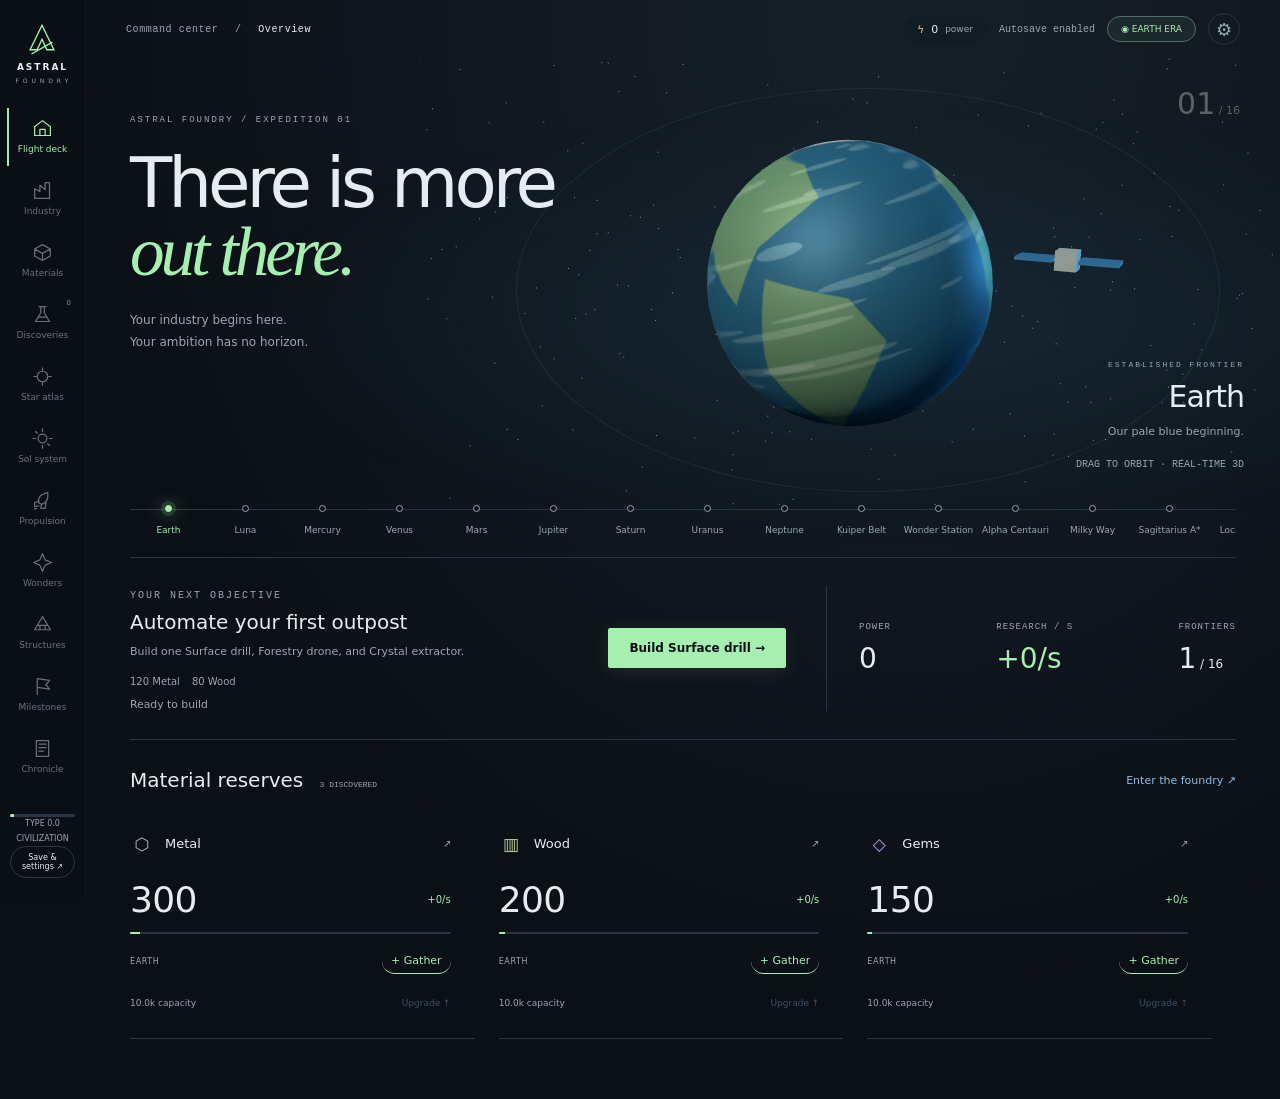
==== commit 68d8caae: "Rebuild observatory in 3D and scale material economy by 10 Replace flat planetary, factory, Sol and " ====
--- a/index.html
+++ b/index.html
@@ -1,3 +1,3 @@
 <!doctype html><html lang="en"><head><meta charset="utf-8"><meta name="viewport" content="width=device-width,initial-scale=1"><meta name="theme-color" content="#0b1016"><title>Astral Foundry · From dust to infinity</title><style>
 :root{--bg:#0b1016;--panel:#111923;--line:#24303c;--muted:#81909e;--ink:#e6edf3;--green:#a6efb1;--orange:#ecae76;--blue:#86b8ed}*{box-sizing:border-box}body{margin:0;background:var(--bg);color:var(--ink);font:14px system-ui,-apple-system,Segoe UI,sans-serif}button,input,select{font:inherit}button{cursor:pointer;color:inherit}button:disabled{cursor:not-allowed;opacity:.38}button:focus-visible,a:focus-visible{outline:2px solid var(--green);outline-offset:4px}button{transition:background .15s,transform .15s}button:active:not(:disabled){transform:translateY(1px)}.app{display:grid;grid-template-columns:224px 1fr;min-height:100vh}aside{border-right:1px solid var(--line);background:#0d141d;padding:28px 18px;position:sticky;top:0;height:100vh;display:flex;flex-direction:column}.brand{display:flex;gap:11px;align-items:center;margin:0 10px 35px;font-weight:750;font-size:15px;letter-spacing:2px}.brand svg{width:34px;height:40px}.brand small{display:block;font-size:9px;color:var(--muted);letter-spacing:3px;margin-top:5px;font-weight:400}.eyebrow{color:var(--muted);font-size:10px;letter-spacing:2px;text-transform:uppercase}.navlabel{margin:14px 12px 10px}.nav{display:flex;align-items:center;gap:12px;padding:13px 12px;border:0;background:none;text-align:left;width:100%;color:#94a4b4;border-radius:5px;margin:3px 0}.nav.active{color:var(--green);background:#1b2e29}.nav span{font-size:18px;width:22px}.nav i{margin-left:auto;font-style:normal;font-size:10px;border:1px solid #40534b;border-radius:4px;padding:2px 5px}.sidebottom{margin-top:auto;padding:24px 10px 0}.statusdot{display:inline-block;width:6px;height:6px;border-radius:50%;background:var(--green);margin-right:8px}.sidebottom p{font-size:11px;color:var(--muted);line-height:1.8}.main{min-width:0}header{height:76px;border-bottom:1px solid var(--line);display:flex;align-items:center;justify-content:space-between;padding:0 34px;gap:12px}.breadcrumb{font-size:12px;color:var(--muted)}.breadcrumb b{color:var(--ink);font-weight:500}.header-right{display:flex;gap:18px;align-items:center;font-size:11px;color:var(--muted)}.pill{border:1px solid #35433b;border-radius:4px;color:var(--green);padding:7px 10px;background:#17251f}.content{padding:30px 34px 45px;max-width:1700px;margin:auto}.title-row{display:flex;align-items:center;justify-content:space-between;gap:20px;margin-bottom:24px}h1{font-size:29px;font-weight:500;letter-spacing:-1px;margin:0 0 7px}p{color:var(--muted);line-height:1.6;margin:0}.title-row p{font-size:12px}.btn{border:1px solid var(--line);background:#18232e;border-radius:4px;padding:9px 13px;font-size:12px}.btn:hover:not(:disabled){background:#283745}.btn.primary{background:var(--green);color:#13221a;border-color:var(--green);font-weight:650}.btn.small{padding:6px 9px;font-size:11px}.stats{display:grid;grid-template-columns:repeat(4,1fr);gap:14px;margin-bottom:22px}.stat{border:1px solid var(--line);border-radius:6px;padding:16px 18px;background:linear-gradient(110deg,#141e29,#10171f)}.stat .value{font-size:25px;letter-spacing:-.7px;margin:10px 0 5px}.stat .value small{font-size:12px;color:var(--muted);margin-left:5px}.stat .sub{font-size:10px;color:var(--green)}.grid{display:grid;grid-template-columns:minmax(0,1.85fr) minmax(270px,1fr);gap:20px}.panel{border:1px solid var(--line);border-radius:6px;background:var(--panel);overflow:hidden}.panel-head{padding:18px 20px;display:flex;align-items:center;justify-content:space-between;border-bottom:1px solid var(--line)}.panel-head h2{font-size:13px;font-weight:550;margin:0}.micro{font-size:10px;color:var(--muted)}.scene{position:relative;height:300px;background:#080e18;overflow:hidden}#space{width:100%;height:100%;display:block}.scene-top{position:absolute;top:18px;left:20px;pointer-events:none}.scene-top h3{font-size:21px;font-weight:400;margin:6px 0}.scene-bottom{position:absolute;bottom:18px;left:20px;right:20px;display:flex;justify-content:space-between;align-items:center}.scene-caption{font-size:10px;color:#aab8c7}.planet-strip{display:flex;overflow:auto;padding:15px;gap:8px;background:#0e161f}.planet-btn{border:1px solid transparent;background:transparent;min-width:62px;padding:10px 6px;border-radius:5px;color:var(--muted);font-size:9px}.planet-btn.selected{border-color:#496052;background:#1b2a27;color:var(--green)}.orb{height:18px;width:18px;display:block;border-radius:50%;background:radial-gradient(circle at 30% 30%,var(--c),#111 90%);margin:0 auto 8px;box-shadow:0 0 12px #ffffff08}.mission{padding:20px}.mission h3{font-size:18px;margin:10px 0;font-weight:500}.mission p{font-size:12px}.reqs{margin:20px 0}.req{display:flex;justify-content:space-between;font-size:11px;margin:10px 0;color:var(--muted)}.progress{height:4px;background:#27313d;border-radius:4px;overflow:hidden;margin-top:9px}.progress>div{height:100%;background:var(--green);transition:width .3s}.mission .btn{width:100%;margin-top:8px}.section{display:flex;justify-content:space-between;align-items:center;margin:28px 0 14px}.section h2{font-size:16px;font-weight:500;margin:0}.resources{display:grid;grid-template-columns:repeat(4,1fr);gap:12px}.resource{padding:15px;border:1px solid var(--line);border-radius:5px;background:#111922}.resource-top{display:flex;align-items:center;gap:9px;margin-bottom:14px;font-size:12px}.resource-icon{font-size:17px;color:var(--c);background:color-mix(in srgb,var(--c) 10%,transparent);width:30px;height:30px;text-align:center;line-height:30px;border-radius:5px}.resource-num{font-size:21px;letter-spacing:-.6px}.resource .rate{float:right;color:var(--green);font-size:10px;margin-top:8px}.resource-footer{display:flex;align-items:center;justify-content:space-between;margin-top:13px}.resource-footer span{font-size:9px;color:var(--muted)}.feed{display:flex;gap:20px;align-items:center;padding:16px 20px;margin-top:22px;border:1px solid var(--line);border-radius:5px;font-size:11px;background:#111922}.feed span{color:var(--muted)}.cards{display:grid;grid-template-columns:repeat(3,minmax(0,1fr));gap:16px}.card{border:1px solid var(--line);border-radius:6px;background:var(--panel);padding:20px;display:flex;flex-direction:column;position:relative}.card h3{font-size:16px;font-weight:550;margin:12px 0 8px}.card p{font-size:12px}.card .cost{font-size:11px;color:var(--orange);line-height:1.9;margin:14px 0}.card .btn{margin-top:auto}.card.locked{opacity:.6}.tag{font-size:9px;letter-spacing:1.2px;text-transform:uppercase;color:var(--green)}.card-icon{font-size:28px;color:var(--blue)}.card-foot{display:flex;gap:8px;margin-top:auto}.card-foot .btn:first-child{flex:1}.toolbar{display:flex;gap:8px;align-items:center;flex-wrap:wrap;margin-bottom:20px}.toolbar input,.toolbar select{background:#111923;border:1px solid var(--line);color:var(--ink);padding:9px 12px;border-radius:5px}.toolbar input{flex:1;min-width:160px}.toolbar .selected{border-color:var(--green);color:var(--green)}.banner{padding:20px;border:1px solid #35483f;background:#14231e;border-radius:6px;margin-bottom:22px;display:flex;justify-content:space-between;gap:20px}.banner p{font-size:12px}.tree-line{color:var(--muted);font-size:10px;margin-bottom:14px}.universe{display:grid;grid-template-columns:repeat(4,1fr);gap:14px}.world{min-height:180px;position:relative;padding:22px;background:radial-gradient(ellipse at 80% 15%,#203248,#10171f 65%);border:1px solid var(--line);border-radius:6px}.world .orb{width:65px;height:65px;margin:0 0 20px}.world h3{margin:0 0 5px;font-weight:500}.world p{font-size:11px}.world .btn{margin-top:18px}.settings{max-width:780px}.settings .panel{padding:24px;margin-bottom:18px}.settings h2{font-size:16px;margin:0 0 12px}.settings p{font-size:12px;margin-bottom:16px}.settings .btn{margin:4px}.logline{font-size:12px;border-bottom:1px solid var(--line);padding:13px 0;color:#b0bdc9}.logline time{color:var(--muted);margin-right:20px}.toast{position:fixed;bottom:25px;left:50%;transform:translateX(-50%);padding:13px 20px;background:#24392d;border:1px solid #55765c;border-radius:6px;box-shadow:0 10px 50px #000a;z-index:10;font-size:12px;max-width:90vw}.good{color:var(--green)}.warn{color:var(--orange)}.wide{grid-column:1/-1}dialog{background:var(--panel);color:var(--ink);border:1px solid var(--line);border-radius:8px;max-width:520px;padding:28px}dialog::backdrop{background:#000a}dialog p{margin:12px 0 20px;font-size:13px}.tiny-label{font-size:9px;letter-spacing:1px;color:var(--muted)}@media(min-width:1500px){.scene{height:360px}}@media(max-width:1100px){.app{grid-template-columns:190px 1fr}.content{padding:24px}.cards{grid-template-columns:repeat(2,1fr)}.resources{grid-template-columns:repeat(3,1fr)}.grid{grid-template-columns:1fr}.universe{grid-template-columns:repeat(3,1fr)}}@media(max-width:700px){.app{display:block}aside{position:relative;height:auto;padding:16px;border-right:0;border-bottom:1px solid var(--line)}.brand{margin:0 0 14px}.navs{display:flex;overflow:auto}.nav{min-width:max-content;width:auto;padding:9px}.nav i,.navlabel,.sidebottom{display:none}header{padding:0 18px;height:55px}.header-right .micro{display:none}.content{padding:20px 16px}.stats{grid-template-columns:1fr 1fr;gap:10px}.resources,.cards,.universe{grid-template-columns:1fr 1fr}.title-row{align-items:flex-start}h1{font-size:25px}.resource{padding:12px}.resource-num{font-size:18px}.scene{height:270px}.card{padding:15px}.title-row>.btn{font-size:10px}.banner{display:block}.feed{line-height:1.7}}@media(prefers-reduced-motion:reduce){*{transition:none!important}}
-*{scrollbar-color:#344552 #101820;scrollbar-width:thin}.ticker{display:flex;gap:16px;flex-wrap:wrap;align-items:center;font-size:10px;color:var(--muted);padding:12px 14px;background:#121c26;border:1px solid var(--line);border-radius:5px;margin-bottom:22px}.ticker b{font-weight:500;color:var(--ink);margin-left:4px}.ticker .btn{margin-left:auto}</style><link rel="stylesheet" href="expansion.css"><link rel="stylesheet" href="universe.css"><link rel="stylesheet" href="polish.css"><link rel="stylesheet" href="bridge.css"></head><body><div class="app"><aside><div class="brand"><svg viewBox="0 0 40 48" fill="none" aria-hidden="true"><path d="M20 3 37 38H27L20 23l-7 15H3L20 3Z" stroke="#a6efb1" stroke-width="2"/><path d="m5 44 30-17" stroke="#a6efb1" stroke-width="2"/></svg><div>ASTRAL<small>F O U N D R Y</small></div></div><div class="eyebrow navlabel">Command center</div><nav class="navs" id="nav"></nav><div class="sidebottom"><div class="tiny-label"><span class="statusdot"></span> ALL SYSTEMS ONLINE</div><p>One small outpost.<br>An infinite possibility.</p><div class="progress"><div id="era-progress" style="width:5%"></div></div><p id="era-label">TYPE 0 CIVILIZATION</p><button class="btn small" onclick="go('settings')">Save & settings ↗</button></div></aside><div class="main"><header><div class="breadcrumb">Command center <span style="margin:0 10px">/</span> <b id="crumb">Overview</b></div><div class="header-right"><span class="micro" id="save-status">Autosave enabled</span><span class="pill" id="header-era">◉ &nbsp; EARTH ERA</span></div></header><main class="content" id="content"></main></div></div><div id="toast" class="toast" hidden></div><dialog id="dialog"><h2 id="dialog-title"></h2><p id="dialog-copy"></p><div id="dialog-actions"></div></dialog><input type="file" id="import-file" accept=".json" hidden><script src="game.js"></script><script src="universe.js"></script><script src="polish.js"></script><script src="bridge.js"></script><script src="boot.js"></script></body></html>+*{scrollbar-color:#344552 #101820;scrollbar-width:thin}.ticker{display:flex;gap:16px;flex-wrap:wrap;align-items:center;font-size:10px;color:var(--muted);padding:12px 14px;background:#121c26;border:1px solid var(--line);border-radius:5px;margin-bottom:22px}.ticker b{font-weight:500;color:var(--ink);margin-left:4px}.ticker .btn{margin-left:auto}</style><link rel="stylesheet" href="expansion.css?v=observatory-1"><link rel="stylesheet" href="universe.css?v=observatory-1"><link rel="stylesheet" href="polish.css?v=observatory-1"><link rel="stylesheet" href="bridge.css?v=observatory-1"><link rel="stylesheet" href="observatory.css?v=observatory-1"></head><body><div class="app"><aside><div class="brand"><svg viewBox="0 0 40 48" fill="none" aria-hidden="true"><path d="M20 3 37 38H27L20 23l-7 15H3L20 3Z" stroke="#a6efb1" stroke-width="2"/><path d="m5 44 30-17" stroke="#a6efb1" stroke-width="2"/></svg><div>ASTRAL<small>F O U N D R Y</small></div></div><div class="eyebrow navlabel">Command center</div><nav class="navs" id="nav"></nav><div class="sidebottom"><div class="tiny-label"><span class="statusdot"></span> ALL SYSTEMS ONLINE</div><p>One small outpost.<br>An infinite possibility.</p><div class="progress"><div id="era-progress" style="width:5%"></div></div><p id="era-label">TYPE 0 CIVILIZATION</p><button class="btn small" onclick="go('settings')">Save & settings ↗</button></div></aside><div class="main"><header><div class="breadcrumb">Command center <span style="margin:0 10px">/</span> <b id="crumb">Overview</b></div><div class="header-right"><span class="micro" id="save-status">Autosave enabled</span><span class="pill" id="header-era">◉ &nbsp; EARTH ERA</span></div></header><main class="content" id="content"></main></div></div><div id="toast" class="toast" hidden></div><dialog id="dialog"><h2 id="dialog-title"></h2><p id="dialog-copy"></p><div id="dialog-actions"></div></dialog><input type="file" id="import-file" accept=".json" hidden><script src="game.js?v=observatory-1"></script><script src="universe.js?v=observatory-1"></script><script src="polish.js?v=observatory-1"></script><script src="bridge.js?v=observatory-1"></script><script src="economy.js?v=observatory-1"></script><script src="three.min.js?v=observatory-1"></script><script src="observatory.js?v=observatory-1"></script><script src="boot.js?v=observatory-1"></script></body></html>
--- a/observatory.css
+++ b/observatory.css
@@ -0,0 +1,7 @@
+/* Observatory: an open canvas and editorial instrument layout, not a card dashboard. */
+body{background:var(--bg);background-image:radial-gradient(ellipse at 70% 0%,color-mix(in srgb,var(--blue) 9%,transparent),transparent 65%)}
+.app{grid-template-columns:86px minmax(0,1fr)}.app>aside{padding:22px 7px;background:color-mix(in srgb,var(--bg) 90%,transparent);border-color:#ffffff0a}.brand{font-size:9px}.nav{border-radius:0!important;min-height:58px;background:none!important;opacity:.65}.nav:hover,.nav.active{opacity:1}.nav.active{box-shadow:inset 2px 0 var(--green)!important;color:var(--green)}.nav .nav-text{font-size:9px}.sidebottom{font-size:9px}header{background:transparent;border-color:#ffffff0c;height:58px}.content{max-width:1600px;margin:auto;padding:24px 44px 60px}.breadcrumb,.tiny-label,.micro,.eyebrow{font-family:ui-monospace,SFMono-Regular,Consolas,monospace}.btn{border-radius:3px;background:transparent}.btn.primary{border-radius:2px;padding:12px 20px}.title-row h1{font-size:36px;font-weight:400;letter-spacing:-1.4px}.deck-page-marker{border:0;border-radius:0;color:var(--muted);font-family:monospace}.title-row{border-bottom:1px solid var(--line);padding-bottom:22px}.observatory-hero{position:relative;height:500px;margin:-24px -44px 0;isolation:isolate;overflow:hidden;background:radial-gradient(ellipse at 68% 53%,#19394b66,transparent 58%)}.observatory-hero:after{content:'';position:absolute;inset:30px 5% 66px 36%;border:1px solid #93c2d519;border-radius:50%;pointer-events:none;z-index:-1}.observatory-hero #space{position:absolute;right:0;top:0;width:72%;height:450px;cursor:grab;z-index:0}.observatory-hero #space:active{cursor:grabbing}.observatory-heading{position:absolute;top:52px;left:44px;pointer-events:none;z-index:1}.observatory-heading h1{font-size:clamp(46px,5.4vw,82px);line-height:.98;font-weight:350;letter-spacing:-4px;margin:25px 0}.observatory-heading em{font-family:Georgia,serif;font-weight:400;color:var(--green)}.observatory-heading p{font-size:12px;line-height:1.8;color:var(--muted)}.observatory-heading .eyebrow{font-size:9px;letter-spacing:2px}.world-coordinate{position:absolute;bottom:88px;right:36px;text-align:right;pointer-events:none}.world-coordinate h2{font-size:30px;font-weight:400;letter-spacing:-1px;margin:9px 0}.world-coordinate p{font-size:11px;margin:7px 0 14px}.world-coordinate .eyebrow{font-size:8px}.world-index{position:absolute;right:40px;top:28px;font-size:30px;font-weight:200;color:#ffffff50}.world-index span{font-size:11px}.observatory-route{position:absolute;bottom:0;left:44px;right:44px;display:flex;overflow:auto;gap:0;border-bottom:1px solid var(--line);padding-bottom:12px}.observatory-route button{background:none;border:0;color:var(--muted);min-width:77px;flex:1;font-size:9px;padding:10px 3px;position:relative}.observatory-route button:before{content:'';height:1px;background:var(--line);position:absolute;top:14px;left:0;right:0}.observatory-route i{display:block;border:1px solid var(--muted);background:var(--bg);width:7px;height:7px;border-radius:50%;position:relative;margin:0 auto 13px}.observatory-route .visited i{background:var(--green);border-color:var(--green)}.observatory-route .selected{color:var(--green)}.observatory-route .selected i{box-shadow:0 0 0 4px color-mix(in srgb,var(--green) 15%,transparent),0 0 20px var(--green)}.mission-ribbon{display:grid;grid-template-columns:1.6fr 1fr;gap:40px;padding:28px 0;border-bottom:1px solid var(--line)}.mission-ribbon .objective-panel{margin:0;background:none;border:0;padding:0;gap:22px}.mission-ribbon .objective-panel h3{font-size:20px;font-weight:450;margin:9px 0}.mission-ribbon .objective-panel p{font-size:11px;max-width:380px}.mission-ribbon .objective-panel .btn{min-width:160px;align-self:center}.mission-ribbon .objective-panel .cost-chips{margin:8px 0}.mission-readings{display:flex;align-items:center;justify-content:space-between;gap:22px;border-left:1px solid var(--line);padding-left:32px}.mission-readings span{display:block;font:9px monospace;letter-spacing:1px;color:var(--muted)}.mission-readings b{font-size:28px;font-weight:350;display:block;margin-top:10px}.mission-readings small{font-size:12px}.resources{gap:0;grid-template-columns:repeat(3,minmax(0,1fr))}.resource{border-radius:0;background:none;box-shadow:none;border:0;border-bottom:1px solid var(--line);padding:20px 24px 24px 0;margin-right:24px}.resource-name .resource-icon{background:none;width:24px;border-radius:0}.resource-num{font-size:36px;font-weight:300}.resource .progress{height:2px}.resource-storage{border:0}.resource-footer .btn{border:0;color:var(--green);border-bottom:1px solid var(--green)}.section h2{font-size:20px;font-weight:400}.resource-list{background:none;border:0;border-radius:0;border-bottom:1px solid var(--line);padding:0 0 12px}.resource-tab{border-radius:0;background:none}.resource-tab.active{box-shadow:inset 0 -2px var(--green);background:color-mix(in srgb,var(--green) 5%,transparent)}.machine-row{background:none!important;border:0;border-radius:0;padding:26px 0;border-bottom:1px solid var(--line);grid-template-columns:minmax(260px,.9fr) minmax(0,1fr);gap:0 35px;content-visibility:visible}.machine-row>.factory-scene{min-height:260px;height:100%;border-radius:0!important;background:radial-gradient(ellipse at 50% 65%,#24455866,transparent 70%);border:0;overflow:hidden}.factory-scene.physical canvas{width:100%;height:100%;position:absolute;inset:0;cursor:grab}.model-caption{position:absolute;bottom:9px;left:0;right:0;text-align:center;font:8px monospace;letter-spacing:1.5px;color:var(--muted);pointer-events:none}.machine-row.locked{opacity:.7}.machine-row.locked .factory-scene{opacity:.75}.machine-row h3{font-weight:400;font-size:24px}.machine-row-head{border-bottom:1px solid #ffffff0a;padding-bottom:15px}.owned-count{font-size:36px;font-weight:250}.cost-chips span{background:none;border-radius:0;padding:3px 6px 3px 0}.recipe{border:0;background:none;padding:4px 0}.machine-buy{border-top:1px solid var(--line)}.orbital-model.physical{transform:none!important;position:relative;height:220px;background:radial-gradient(ellipse,#24455844,transparent 70%);overflow:hidden}.orbital-model.physical canvas{width:100%;height:100%;display:block;cursor:grab}.cinematic .orbital-model.physical{height:60vh;max-height:520px;width:100%;margin:0;position:absolute;top:0;left:0}.cinema-world{cursor:grab}.cinema-ship{display:none}.cinema-copy{position:relative;z-index:2;pointer-events:none}.cinema-copy button{pointer-events:auto}.cards,.codex-grid,.atlas-grid{gap:28px}.card,.codex-card,.atlas-world,.world,.panel,.wonder-hero,.empty-state{border-radius:0;background:transparent;box-shadow:none;border-width:0 0 1px}.card,.codex-card{padding:20px 0}.atlas-art{height:230px;background:radial-gradient(ellipse,#24455855,transparent 70%)}.atlas-body{padding:20px 0}.tree-scroll{border-radius:0;background:radial-gradient(ellipse at top,#19394b44,transparent 65%)}.tech-node{border-radius:0 22px 0 0;border-width:0 0 1px 2px;background:var(--panel)}.tech-inspector{border-radius:0;background:none;border-width:0 0 0 1px}.settings .panel{border-radius:0}.graphics-fallback{position:absolute;inset:40% 10%;color:var(--muted);font-size:11px;text-align:center}button:focus-visible,canvas:focus-visible{outline:2px solid var(--green);outline-offset:4px}
+@media(min-width:1500px){.observatory-hero{height:580px}.observatory-hero #space{height:520px}.observatory-heading{top:75px}}
+@media(max-width:1050px){.content{padding:20px 26px 40px}.observatory-hero{margin:-20px -26px 0}.observatory-heading{left:26px}.observatory-route{left:26px;right:26px}.mission-ribbon{grid-template-columns:1fr;gap:20px}.mission-readings{border:0;padding-left:0;justify-content:flex-start;gap:60px}.machine-row{grid-template-columns:minmax(200px,.8fr) minmax(0,1fr);gap:22px}.world-coordinate{right:25px}.observatory-heading h1{font-size:62px}}
+@media(max-width:700px){.app{display:block}.app>aside{padding:10px 14px}.brand{display:none}.nav{min-height:48px;min-width:67px}.nav.active{box-shadow:inset 0 -2px var(--green)!important}.content{padding:20px 18px 40px}.observatory-hero{margin:-20px -18px 0;height:550px}.observatory-heading{left:18px;top:24px}.observatory-heading h1{font-size:49px;letter-spacing:-2.5px;margin:18px 0}.observatory-heading p{display:none}.observatory-heading .eyebrow{font-size:7px}.observatory-hero #space{width:100%;height:360px;top:110px}.world-coordinate{bottom:85px;right:18px}.world-coordinate h2{font-size:24px}.world-coordinate p{max-width:200px}.world-coordinate .eyebrow{display:none}.world-index{top:20px;right:18px;font-size:20px}.observatory-route{left:18px;right:18px}.mission-ribbon{padding:22px 0}.mission-ribbon .objective-panel{display:block}.mission-ribbon .objective-panel .btn{margin-top:14px}.mission-readings{gap:35px}.resources{grid-template-columns:repeat(2,minmax(0,1fr))}.resource{padding:15px 10px 20px 0;margin-right:10px}.resource-num{font-size:28px}.resource-name{font-size:11px}.machine-row{display:block}.machine-row>.factory-scene{height:260px;margin-bottom:20px}.recipe{display:grid;grid-template-columns:1fr 1fr}.cards,.atlas-grid{grid-template-columns:1fr 1fr;gap:18px}.title-row h1{font-size:28px}.tech-inspector{border:0}.cinematic .orbital-model.physical{height:50vh}.section h2{font-size:17px}}
+@media(prefers-reduced-motion:reduce){*,*:before,*:after{animation:none!important;transition:none!important}}
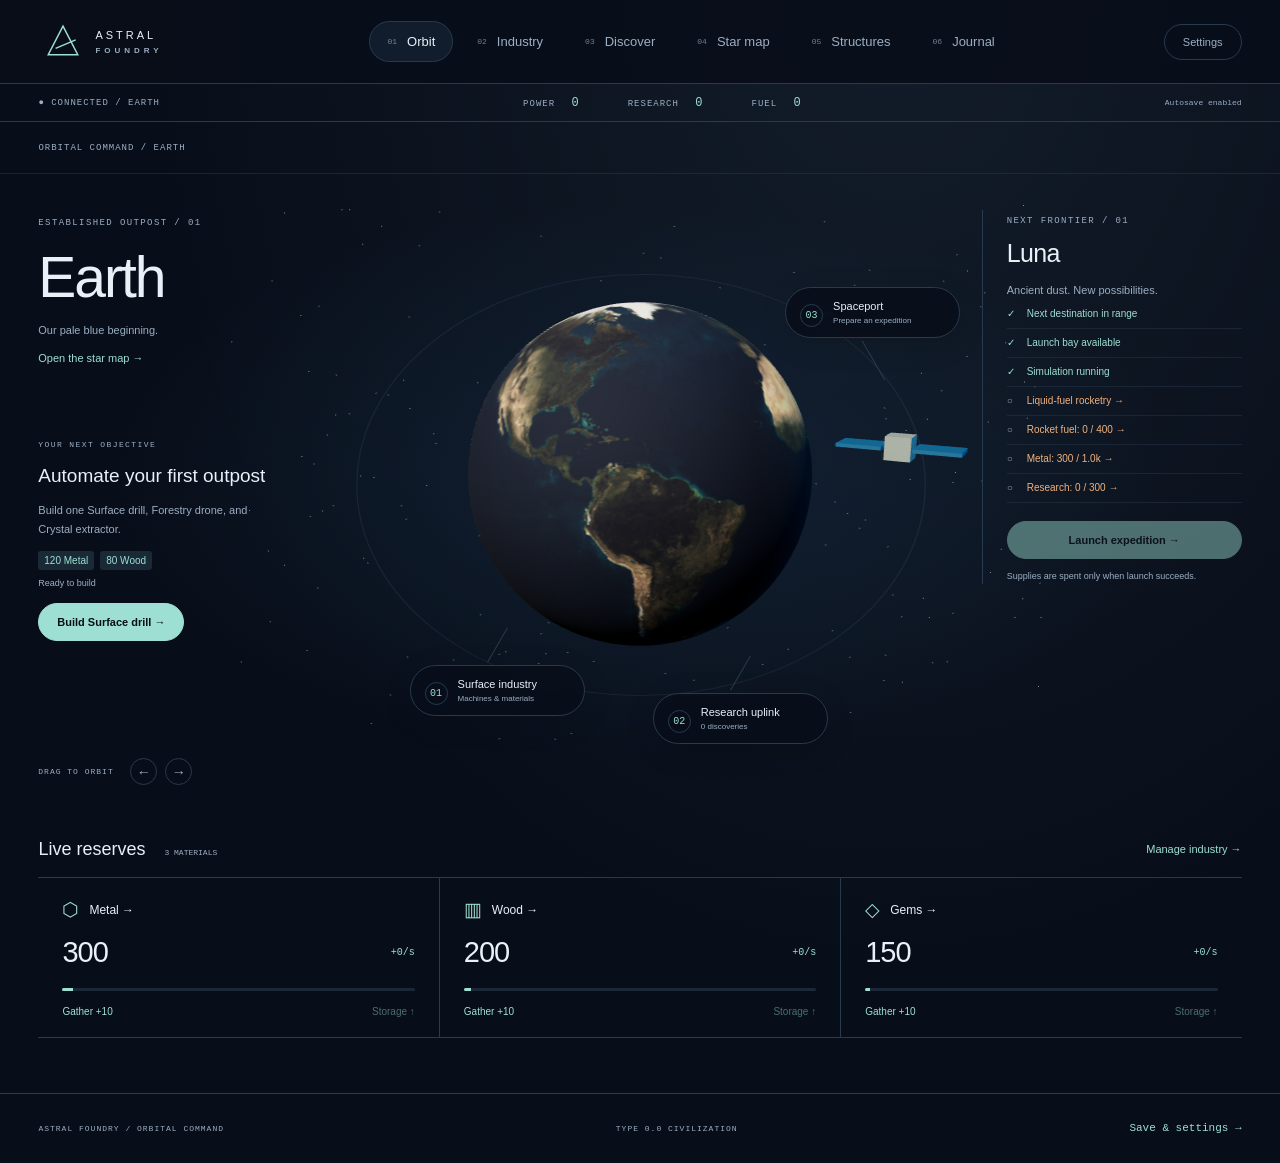
==== commit d63a0498: "Redesign orbital UI and restore expedition launches Replace the dashboard with orbital command, sele" ====
--- a/index.html
+++ b/index.html
@@ -1,3 +1,3 @@
 <!doctype html><html lang="en"><head><meta charset="utf-8"><meta name="viewport" content="width=device-width,initial-scale=1"><meta name="theme-color" content="#0b1016"><title>Astral Foundry · From dust to infinity</title><style>
 :root{--bg:#0b1016;--panel:#111923;--line:#24303c;--muted:#81909e;--ink:#e6edf3;--green:#a6efb1;--orange:#ecae76;--blue:#86b8ed}*{box-sizing:border-box}body{margin:0;background:var(--bg);color:var(--ink);font:14px system-ui,-apple-system,Segoe UI,sans-serif}button,input,select{font:inherit}button{cursor:pointer;color:inherit}button:disabled{cursor:not-allowed;opacity:.38}button:focus-visible,a:focus-visible{outline:2px solid var(--green);outline-offset:4px}button{transition:background .15s,transform .15s}button:active:not(:disabled){transform:translateY(1px)}.app{display:grid;grid-template-columns:224px 1fr;min-height:100vh}aside{border-right:1px solid var(--line);background:#0d141d;padding:28px 18px;position:sticky;top:0;height:100vh;display:flex;flex-direction:column}.brand{display:flex;gap:11px;align-items:center;margin:0 10px 35px;font-weight:750;font-size:15px;letter-spacing:2px}.brand svg{width:34px;height:40px}.brand small{display:block;font-size:9px;color:var(--muted);letter-spacing:3px;margin-top:5px;font-weight:400}.eyebrow{color:var(--muted);font-size:10px;letter-spacing:2px;text-transform:uppercase}.navlabel{margin:14px 12px 10px}.nav{display:flex;align-items:center;gap:12px;padding:13px 12px;border:0;background:none;text-align:left;width:100%;color:#94a4b4;border-radius:5px;margin:3px 0}.nav.active{color:var(--green);background:#1b2e29}.nav span{font-size:18px;width:22px}.nav i{margin-left:auto;font-style:normal;font-size:10px;border:1px solid #40534b;border-radius:4px;padding:2px 5px}.sidebottom{margin-top:auto;padding:24px 10px 0}.statusdot{display:inline-block;width:6px;height:6px;border-radius:50%;background:var(--green);margin-right:8px}.sidebottom p{font-size:11px;color:var(--muted);line-height:1.8}.main{min-width:0}header{height:76px;border-bottom:1px solid var(--line);display:flex;align-items:center;justify-content:space-between;padding:0 34px;gap:12px}.breadcrumb{font-size:12px;color:var(--muted)}.breadcrumb b{color:var(--ink);font-weight:500}.header-right{display:flex;gap:18px;align-items:center;font-size:11px;color:var(--muted)}.pill{border:1px solid #35433b;border-radius:4px;color:var(--green);padding:7px 10px;background:#17251f}.content{padding:30px 34px 45px;max-width:1700px;margin:auto}.title-row{display:flex;align-items:center;justify-content:space-between;gap:20px;margin-bottom:24px}h1{font-size:29px;font-weight:500;letter-spacing:-1px;margin:0 0 7px}p{color:var(--muted);line-height:1.6;margin:0}.title-row p{font-size:12px}.btn{border:1px solid var(--line);background:#18232e;border-radius:4px;padding:9px 13px;font-size:12px}.btn:hover:not(:disabled){background:#283745}.btn.primary{background:var(--green);color:#13221a;border-color:var(--green);font-weight:650}.btn.small{padding:6px 9px;font-size:11px}.stats{display:grid;grid-template-columns:repeat(4,1fr);gap:14px;margin-bottom:22px}.stat{border:1px solid var(--line);border-radius:6px;padding:16px 18px;background:linear-gradient(110deg,#141e29,#10171f)}.stat .value{font-size:25px;letter-spacing:-.7px;margin:10px 0 5px}.stat .value small{font-size:12px;color:var(--muted);margin-left:5px}.stat .sub{font-size:10px;color:var(--green)}.grid{display:grid;grid-template-columns:minmax(0,1.85fr) minmax(270px,1fr);gap:20px}.panel{border:1px solid var(--line);border-radius:6px;background:var(--panel);overflow:hidden}.panel-head{padding:18px 20px;display:flex;align-items:center;justify-content:space-between;border-bottom:1px solid var(--line)}.panel-head h2{font-size:13px;font-weight:550;margin:0}.micro{font-size:10px;color:var(--muted)}.scene{position:relative;height:300px;background:#080e18;overflow:hidden}#space{width:100%;height:100%;display:block}.scene-top{position:absolute;top:18px;left:20px;pointer-events:none}.scene-top h3{font-size:21px;font-weight:400;margin:6px 0}.scene-bottom{position:absolute;bottom:18px;left:20px;right:20px;display:flex;justify-content:space-between;align-items:center}.scene-caption{font-size:10px;color:#aab8c7}.planet-strip{display:flex;overflow:auto;padding:15px;gap:8px;background:#0e161f}.planet-btn{border:1px solid transparent;background:transparent;min-width:62px;padding:10px 6px;border-radius:5px;color:var(--muted);font-size:9px}.planet-btn.selected{border-color:#496052;background:#1b2a27;color:var(--green)}.orb{height:18px;width:18px;display:block;border-radius:50%;background:radial-gradient(circle at 30% 30%,var(--c),#111 90%);margin:0 auto 8px;box-shadow:0 0 12px #ffffff08}.mission{padding:20px}.mission h3{font-size:18px;margin:10px 0;font-weight:500}.mission p{font-size:12px}.reqs{margin:20px 0}.req{display:flex;justify-content:space-between;font-size:11px;margin:10px 0;color:var(--muted)}.progress{height:4px;background:#27313d;border-radius:4px;overflow:hidden;margin-top:9px}.progress>div{height:100%;background:var(--green);transition:width .3s}.mission .btn{width:100%;margin-top:8px}.section{display:flex;justify-content:space-between;align-items:center;margin:28px 0 14px}.section h2{font-size:16px;font-weight:500;margin:0}.resources{display:grid;grid-template-columns:repeat(4,1fr);gap:12px}.resource{padding:15px;border:1px solid var(--line);border-radius:5px;background:#111922}.resource-top{display:flex;align-items:center;gap:9px;margin-bottom:14px;font-size:12px}.resource-icon{font-size:17px;color:var(--c);background:color-mix(in srgb,var(--c) 10%,transparent);width:30px;height:30px;text-align:center;line-height:30px;border-radius:5px}.resource-num{font-size:21px;letter-spacing:-.6px}.resource .rate{float:right;color:var(--green);font-size:10px;margin-top:8px}.resource-footer{display:flex;align-items:center;justify-content:space-between;margin-top:13px}.resource-footer span{font-size:9px;color:var(--muted)}.feed{display:flex;gap:20px;align-items:center;padding:16px 20px;margin-top:22px;border:1px solid var(--line);border-radius:5px;font-size:11px;background:#111922}.feed span{color:var(--muted)}.cards{display:grid;grid-template-columns:repeat(3,minmax(0,1fr));gap:16px}.card{border:1px solid var(--line);border-radius:6px;background:var(--panel);padding:20px;display:flex;flex-direction:column;position:relative}.card h3{font-size:16px;font-weight:550;margin:12px 0 8px}.card p{font-size:12px}.card .cost{font-size:11px;color:var(--orange);line-height:1.9;margin:14px 0}.card .btn{margin-top:auto}.card.locked{opacity:.6}.tag{font-size:9px;letter-spacing:1.2px;text-transform:uppercase;color:var(--green)}.card-icon{font-size:28px;color:var(--blue)}.card-foot{display:flex;gap:8px;margin-top:auto}.card-foot .btn:first-child{flex:1}.toolbar{display:flex;gap:8px;align-items:center;flex-wrap:wrap;margin-bottom:20px}.toolbar input,.toolbar select{background:#111923;border:1px solid var(--line);color:var(--ink);padding:9px 12px;border-radius:5px}.toolbar input{flex:1;min-width:160px}.toolbar .selected{border-color:var(--green);color:var(--green)}.banner{padding:20px;border:1px solid #35483f;background:#14231e;border-radius:6px;margin-bottom:22px;display:flex;justify-content:space-between;gap:20px}.banner p{font-size:12px}.tree-line{color:var(--muted);font-size:10px;margin-bottom:14px}.universe{display:grid;grid-template-columns:repeat(4,1fr);gap:14px}.world{min-height:180px;position:relative;padding:22px;background:radial-gradient(ellipse at 80% 15%,#203248,#10171f 65%);border:1px solid var(--line);border-radius:6px}.world .orb{width:65px;height:65px;margin:0 0 20px}.world h3{margin:0 0 5px;font-weight:500}.world p{font-size:11px}.world .btn{margin-top:18px}.settings{max-width:780px}.settings .panel{padding:24px;margin-bottom:18px}.settings h2{font-size:16px;margin:0 0 12px}.settings p{font-size:12px;margin-bottom:16px}.settings .btn{margin:4px}.logline{font-size:12px;border-bottom:1px solid var(--line);padding:13px 0;color:#b0bdc9}.logline time{color:var(--muted);margin-right:20px}.toast{position:fixed;bottom:25px;left:50%;transform:translateX(-50%);padding:13px 20px;background:#24392d;border:1px solid #55765c;border-radius:6px;box-shadow:0 10px 50px #000a;z-index:10;font-size:12px;max-width:90vw}.good{color:var(--green)}.warn{color:var(--orange)}.wide{grid-column:1/-1}dialog{background:var(--panel);color:var(--ink);border:1px solid var(--line);border-radius:8px;max-width:520px;padding:28px}dialog::backdrop{background:#000a}dialog p{margin:12px 0 20px;font-size:13px}.tiny-label{font-size:9px;letter-spacing:1px;color:var(--muted)}@media(min-width:1500px){.scene{height:360px}}@media(max-width:1100px){.app{grid-template-columns:190px 1fr}.content{padding:24px}.cards{grid-template-columns:repeat(2,1fr)}.resources{grid-template-columns:repeat(3,1fr)}.grid{grid-template-columns:1fr}.universe{grid-template-columns:repeat(3,1fr)}}@media(max-width:700px){.app{display:block}aside{position:relative;height:auto;padding:16px;border-right:0;border-bottom:1px solid var(--line)}.brand{margin:0 0 14px}.navs{display:flex;overflow:auto}.nav{min-width:max-content;width:auto;padding:9px}.nav i,.navlabel,.sidebottom{display:none}header{padding:0 18px;height:55px}.header-right .micro{display:none}.content{padding:20px 16px}.stats{grid-template-columns:1fr 1fr;gap:10px}.resources,.cards,.universe{grid-template-columns:1fr 1fr}.title-row{align-items:flex-start}h1{font-size:25px}.resource{padding:12px}.resource-num{font-size:18px}.scene{height:270px}.card{padding:15px}.title-row>.btn{font-size:10px}.banner{display:block}.feed{line-height:1.7}}@media(prefers-reduced-motion:reduce){*{transition:none!important}}
-*{scrollbar-color:#344552 #101820;scrollbar-width:thin}.ticker{display:flex;gap:16px;flex-wrap:wrap;align-items:center;font-size:10px;color:var(--muted);padding:12px 14px;background:#121c26;border:1px solid var(--line);border-radius:5px;margin-bottom:22px}.ticker b{font-weight:500;color:var(--ink);margin-left:4px}.ticker .btn{margin-left:auto}</style><link rel="stylesheet" href="expansion.css?v=observatory-1"><link rel="stylesheet" href="universe.css?v=observatory-1"><link rel="stylesheet" href="polish.css?v=observatory-1"><link rel="stylesheet" href="bridge.css?v=observatory-1"><link rel="stylesheet" href="observatory.css?v=observatory-1"></head><body><div class="app"><aside><div class="brand"><svg viewBox="0 0 40 48" fill="none" aria-hidden="true"><path d="M20 3 37 38H27L20 23l-7 15H3L20 3Z" stroke="#a6efb1" stroke-width="2"/><path d="m5 44 30-17" stroke="#a6efb1" stroke-width="2"/></svg><div>ASTRAL<small>F O U N D R Y</small></div></div><div class="eyebrow navlabel">Command center</div><nav class="navs" id="nav"></nav><div class="sidebottom"><div class="tiny-label"><span class="statusdot"></span> ALL SYSTEMS ONLINE</div><p>One small outpost.<br>An infinite possibility.</p><div class="progress"><div id="era-progress" style="width:5%"></div></div><p id="era-label">TYPE 0 CIVILIZATION</p><button class="btn small" onclick="go('settings')">Save & settings ↗</button></div></aside><div class="main"><header><div class="breadcrumb">Command center <span style="margin:0 10px">/</span> <b id="crumb">Overview</b></div><div class="header-right"><span class="micro" id="save-status">Autosave enabled</span><span class="pill" id="header-era">◉ &nbsp; EARTH ERA</span></div></header><main class="content" id="content"></main></div></div><div id="toast" class="toast" hidden></div><dialog id="dialog"><h2 id="dialog-title"></h2><p id="dialog-copy"></p><div id="dialog-actions"></div></dialog><input type="file" id="import-file" accept=".json" hidden><script src="game.js?v=observatory-1"></script><script src="universe.js?v=observatory-1"></script><script src="polish.js?v=observatory-1"></script><script src="bridge.js?v=observatory-1"></script><script src="economy.js?v=observatory-1"></script><script src="three.min.js?v=observatory-1"></script><script src="observatory.js?v=observatory-1"></script><script src="boot.js?v=observatory-1"></script></body></html>+*{scrollbar-color:#344552 #101820;scrollbar-width:thin}.ticker{display:flex;gap:16px;flex-wrap:wrap;align-items:center;font-size:10px;color:var(--muted);padding:12px 14px;background:#121c26;border:1px solid var(--line);border-radius:5px;margin-bottom:22px}.ticker b{font-weight:500;color:var(--ink);margin-left:4px}.ticker .btn{margin-left:auto}</style><link rel="stylesheet" href="expansion.css?v=observatory-1"><link rel="stylesheet" href="universe.css?v=observatory-1"><link rel="stylesheet" href="polish.css?v=observatory-1"><link rel="stylesheet" href="orbit-ui.css?v=orbital-2"></head><body><div class="app"><aside><div class="brand"><svg viewBox="0 0 40 48" fill="none" aria-hidden="true"><path d="M20 3 37 38H27L20 23l-7 15H3L20 3Z" stroke="#a6efb1" stroke-width="2"/><path d="m5 44 30-17" stroke="#a6efb1" stroke-width="2"/></svg><div>ASTRAL<small>F O U N D R Y</small></div></div><div class="eyebrow navlabel">Command center</div><nav class="navs" id="nav"></nav><div class="sidebottom"><div class="tiny-label"><span class="statusdot"></span> ALL SYSTEMS ONLINE</div><p>One small outpost.<br>An infinite possibility.</p><div class="progress"><div id="era-progress" style="width:5%"></div></div><p id="era-label">TYPE 0 CIVILIZATION</p><button class="btn small" onclick="go('settings')">Save & settings ↗</button></div></aside><div class="main"><header><div class="breadcrumb">Command center <span style="margin:0 10px">/</span> <b id="crumb">Overview</b></div><div class="header-right"><span class="micro" id="save-status">Autosave enabled</span><span class="pill" id="header-era">◉ &nbsp; EARTH ERA</span></div></header><main class="content" id="content"></main></div></div><div id="toast" class="toast" hidden></div><dialog id="dialog"><h2 id="dialog-title"></h2><p id="dialog-copy"></p><div id="dialog-actions"></div></dialog><input type="file" id="import-file" accept=".json" hidden><script src="game.js?v=observatory-1"></script><script src="universe.js?v=observatory-1"></script><script src="polish.js?v=observatory-1"></script><script src="bridge.js?v=observatory-1"></script><script src="economy.js?v=observatory-1"></script><script src="three.min.js?v=observatory-1"></script><script src="navigation.js?v=orbital-2"></script><script src="observatory.js?v=orbital-2"></script><script src="orbit-ui.js?v=orbital-2"></script><script src="boot.js?v=observatory-1"></script></body></html>
--- a/orbit-ui.css
+++ b/orbit-ui.css
@@ -0,0 +1,17 @@
+/* Orbital command: spatial navigation, compact instruments, focused workspaces. */
+*{box-sizing:border-box}body{background:var(--bg);background-image:radial-gradient(ellipse at 70% 0%,color-mix(in srgb,var(--blue) 8%,transparent),transparent 60%);font-family:Arial,Helvetica,sans-serif;font-size:14px;color:var(--ink)}button,input,select{font:inherit}button{cursor:pointer}button:disabled{opacity:.45;cursor:not-allowed}button:focus-visible,canvas:focus-visible,input:focus-visible,select:focus-visible,summary:focus-visible{outline:2px solid var(--orange);outline-offset:4px}.app{display:block;min-height:100vh}.command-bar{display:flex;align-items:center;gap:30px;padding:0 3%;height:83px;background:color-mix(in srgb,var(--bg) 90%,transparent);border:0}.orbital-brand{display:flex;align-items:center;gap:13px;min-width:180px;color:var(--ink);background:none;border:0;text-align:left;font-size:11px;letter-spacing:3px}.orbital-brand svg{width:38px;height:38px;stroke:var(--green);stroke-width:1.4;fill:none}.orbital-brand b{display:block;font-size:8px;letter-spacing:4px;color:var(--muted);margin-top:5px}.command-bar #nav{display:flex;justify-content:center;gap:6px;flex:1;align-items:center}.command-bar #nav button{display:flex;gap:10px;align-items:center;background:none;border:1px solid transparent;border-radius:40px;color:var(--muted);padding:12px 17px;font-size:13px}.command-bar #nav button small{font:8px monospace;color:var(--muted);opacity:.7}.command-bar #nav button.active{color:var(--ink);background:var(--panel);border-color:var(--line)}.command-bar #nav button:hover{color:var(--green)}.settings-control{border:1px solid var(--line);border-radius:40px;background:none;color:var(--muted);font-size:11px;padding:11px 18px}.telemetry-bar{display:flex;justify-content:space-between;align-items:center;gap:22px;min-height:39px;padding:6px 3%;border-block:1px solid var(--line);font:9px monospace;letter-spacing:1px;color:var(--muted)}.telemetry-bar>div{display:flex;gap:36px}.telemetry-bar button{background:none;border:0;font:9px monospace;letter-spacing:1px;color:var(--muted)}.telemetry-bar b{color:var(--green);font-weight:400;font-size:12px;margin-left:10px}.telemetry-bar #save-status{font-size:8px;letter-spacing:0}#section-nav{display:flex;gap:25px;align-items:center;min-height:52px;padding:0 3%;border-bottom:1px solid color-mix(in srgb,var(--line) 50%,transparent);overflow:auto;white-space:nowrap}#section-nav button{border:0;border-bottom:2px solid transparent;background:none;color:var(--muted);padding:17px 0;font-size:11px}#section-nav button.active{color:var(--green);border-color:var(--green)}#section-nav>span{font:9px monospace;letter-spacing:1px;color:var(--muted)}.content{max-width:1720px;margin:auto;padding:30px 3% 55px;min-height:65vh}footer{display:flex;justify-content:space-between;align-items:center;gap:20px;padding:22px 3%;border-top:1px solid var(--line);color:var(--muted);font:8px monospace;letter-spacing:1px}.eyebrow,.tiny-label,.tag,.micro{font-family:ui-monospace,Consolas,monospace}.eyebrow{font-size:9px;letter-spacing:1.4px}.tiny-label{font-size:9px}.micro{font-size:10px}.tag{font-size:9px}.title-row{margin:0 0 28px;align-items:center;gap:25px}.title-row h1{font-size:34px;font-weight:400;letter-spacing:-1.2px;margin:12px 0}.title-row p{font-size:12px;margin:0}.title-row>.pill{font-size:10px}.btn{background:transparent;color:var(--ink);border:1px solid var(--line);border-radius:40px;padding:10px 17px;font-size:11px;box-shadow:none}.btn:hover:not(:disabled){background:color-mix(in srgb,var(--green) 10%,var(--panel));border-color:var(--green)}.btn.primary{background:var(--green);color:var(--bg);border-color:var(--green);font-weight:600;padding:12px 18px}.btn.small{font-size:10px;padding:7px 12px}.text-button{border:0;background:none;color:var(--green);font-size:11px}.text-button:hover{text-decoration:underline}.pill{border-radius:30px;background:transparent;color:var(--muted);border-color:var(--line)}.chip{border-radius:30px;font-size:10px;background:none;color:var(--muted);border-color:var(--line)}.chip.active{color:var(--green);background:color-mix(in srgb,var(--green) 8%,var(--panel))}.progress{background:color-mix(in srgb,var(--line) 60%,transparent);height:3px;border-radius:4px;overflow:hidden}.progress>div{background:var(--green)}.section{margin:28px 0 16px;gap:20px}.section h2{font-size:18px;font-weight:400;margin:0}.section h2 small{font:8px monospace;color:var(--muted);margin-left:14px}.toolbar input,.toolbar select,.tree-toolbar input,.tree-toolbar select,.production-controls select,.resource-search input,select{background:var(--panel);color:var(--ink);border:1px solid var(--line);border-radius:8px;padding:10px 12px;font-size:11px}input{accent-color:var(--green)}p{line-height:1.75;color:var(--muted)}
+/* Full orbital scene; the controls occupy its edges rather than a card grid. */
+html[data-view=overview] .content,html[data-view=expeditions] .content{padding-top:0}.orbital-stage{position:relative;isolation:isolate;height:635px;margin:0 -3.2%;overflow:hidden;background:radial-gradient(ellipse at 50% 48%,#19344f66,transparent 59%)}.orbital-stage:before{content:'';position:absolute;width:420px;height:420px;border:1px solid #8ebde915;border-radius:50%;left:calc(50% - 210px);top:100px;transform:scaleX(1.35) rotate(-20deg);pointer-events:none}.orbital-stage #space{position:absolute;left:18%;top:30px;width:64%;height:540px;cursor:grab}.orbital-stage #space:active{cursor:grabbing}.orbit-heading{position:absolute;left:3%;top:38px;max-width:270px;pointer-events:none}.orbit-heading h1{font-size:57px;font-weight:300;letter-spacing:-2px;line-height:1.1;margin:18px 0 12px}.orbit-heading p{font-size:11px;max-width:200px}.orbit-heading .text-button{pointer-events:auto;padding:12px 0}.orbital-objective{position:absolute;top:260px;left:3%;width:230px}.orbital-objective .objective-panel{padding:0;background:none;border:0;display:block;margin:0}.orbital-objective .objective-panel h3{font-size:19px;font-weight:400;line-height:1.3;margin:14px 0 12px}.orbital-objective .objective-panel p{font-size:11px}.orbital-objective .objective-panel small{font-size:9px;color:var(--muted)}.orbital-objective .objective-panel>.btn{margin-top:15px}.orbital-objective .eyebrow{font-size:8px}.orbital-flight{position:absolute;right:3%;top:36px;width:260px;border-left:1px solid var(--line);padding-left:24px}.flight-desk h3{font-size:25px;font-weight:400;letter-spacing:-.6px;margin:13px 0}.flight-desk>p{font-size:11px;line-height:1.7}.flight-desk>.btn{display:block;width:100%;margin-top:18px}.flight-desk>small{display:block;color:var(--muted);font-size:9px;line-height:1.7;margin-top:10px}.flight-desk>.text-button{font-size:10px;margin-top:14px}.requirement{display:flex;align-items:baseline;gap:8px;padding:7px 0;font-size:10px;line-height:1.4;border-bottom:1px solid color-mix(in srgb,var(--line) 45%,transparent)}.requirement.met{color:var(--green)}.requirement.unmet{color:var(--muted)}.requirement>span:first-child{width:12px;flex-shrink:0}.requirement button{border:0;padding:0;background:none;text-align:left;color:var(--orange);font-size:inherit;line-height:inherit}.requirement button:hover{text-decoration:underline}.orbit-station{position:absolute;z-index:2}.orbit-station button{position:relative;background:color-mix(in srgb,var(--bg) 82%,transparent);backdrop-filter:blur(10px);border:1px solid var(--line);border-radius:40px;text-align:left;color:var(--ink);padding:12px 18px 12px 47px;min-width:175px;box-shadow:0 7px 30px #0002}.orbit-station button>span{position:absolute;left:14px;top:16px;color:var(--green);font:10px monospace;border:1px solid var(--line);border-radius:50%;width:23px;height:23px;display:grid;place-items:center}.orbit-station b{font-size:11px;display:block;font-weight:500}.orbit-station small{font-size:8px;color:var(--muted);display:block;margin-top:4px}.orbit-station:after{content:'';height:40px;width:1px;background:var(--line);position:absolute;top:-40px;left:50%;transform:rotate(30deg)}.station-industry{left:32%;bottom:93px}.station-research{left:51%;bottom:65px}.station-port{right:25%;top:113px}.station-port:after{top:100%;height:45px;transform:rotate(-30deg)}.orbit-tools{position:absolute;bottom:24px;left:3%;display:flex;align-items:center;gap:8px}.orbit-tools span{font:8px monospace;color:var(--muted);margin-right:8px;letter-spacing:1px}.orbit-tools button{border:1px solid var(--line);border-radius:50%;background:none;color:var(--muted);width:27px;height:27px}.orbital-reserves{display:flex;overflow:auto;gap:0;border-block:1px solid var(--line)}.orbital-reserves article{min-width:220px;flex:1;padding:20px 24px;border-right:1px solid var(--line)}.orbital-reserves article:last-child{border-right:0}.reserve-name{display:flex;gap:10px;align-items:center;padding:0;border:0;background:none;color:var(--ink);font-size:12px}.reserve-name>span{color:var(--green);font-size:19px}.orbital-reserves article>b{display:inline-block;font-size:29px;font-weight:400;letter-spacing:-1px;margin:15px 0 10px}.reserve-rate{float:right;font:10px monospace;margin-top:26px}.reserve-actions{display:flex;justify-content:space-between;gap:15px;margin-top:15px}.reserve-actions button{border:0;background:none;color:var(--green);font-size:10px;padding:0}
+/* Actual 3D system, with a fixed destination inspection drawer. */
+.star-map{height:635px;position:relative;margin:0 -3.2%;isolation:isolate;overflow:hidden;background:radial-gradient(ellipse at 40% 50%,#172f4844,transparent 65%)}.star-map #sol-canvas{position:absolute;left:0;top:25px;width:78%;height:570px;cursor:grab;background:transparent}.map-heading{position:absolute;top:35px;left:3%;pointer-events:none}.map-heading h1{font-size:39px;letter-spacing:-1.4px;font-weight:300;margin:15px 0}.map-heading p{font-size:11px}.map-scale{font:8px monospace;color:var(--muted);letter-spacing:1px}.map-selection{position:absolute;right:3%;top:20px;width:285px;border-left:1px solid var(--line);padding-left:24px}.map-selection>canvas{width:100%;height:165px;display:block}.map-selection .flight-desk h3{font-size:26px}.map-help{position:absolute;bottom:22px;left:3%;font:9px monospace;letter-spacing:1px;color:var(--green)}.destination-strip{display:flex;overflow:auto;border-block:1px solid var(--line);padding:0;margin-top:10px}.destination-strip button{background:none;border:0;border-right:1px solid var(--line);padding:16px 19px;color:var(--muted);min-width:133px;text-align:left;position:relative}.destination-strip button>span{font:8px monospace;display:block;margin-bottom:8px}.destination-strip button>b{font-size:12px;font-weight:400;display:block;color:var(--ink)}.destination-strip button>small{font:7px monospace;letter-spacing:.6px;display:block;margin-top:8px}.destination-strip button.selected{background:color-mix(in srgb,var(--green) 7%,var(--bg));box-shadow:inset 0 -2px var(--green);color:var(--green)}.destination-strip button.visited small{color:var(--green)}
+/* Industry: browse a compact catalog, inspect one working machine. */
+.production-layout{display:grid;grid-template-columns:205px minmax(0,1fr);gap:28px}.resource-list{position:sticky;top:20px;display:flex;flex-direction:column;align-items:stretch;max-height:calc(100vh - 40px);overflow:auto;background:transparent;border:0;border-right:1px solid var(--line);border-radius:0;padding:0 18px 0 0;gap:4px}.resource-search{position:sticky;top:0;display:flex;gap:8px;background:var(--bg);padding-bottom:13px;min-width:0}.resource-search input{min-width:0;width:100%;font-size:10px}.resource-tab{display:flex;align-items:center;gap:10px;flex-shrink:0;width:100%;min-width:0;background:none;border:0;border-radius:8px;color:var(--muted);padding:12px 9px;text-align:left}.resource-tab.active{background:color-mix(in srgb,var(--green) 8%,var(--panel));box-shadow:inset 2px 0 var(--green);color:var(--ink)}.resource-tab .resource-tab-icon{width:20px;font-size:18px;color:var(--green)!important}.resource-tab>span:nth-child(2){flex:1;font-size:11px}.resource-tab small{display:block;font:9px monospace;margin-top:4px}.resource-tab b{font:10px monospace}.resource-heading h2{font-size:29px;font-weight:400;letter-spacing:-.8px;margin:10px 0}.resource-heading{margin-bottom:18px}.favorite-button{font-size:18px;color:var(--orange)}.warehouse-control{background:none;border:0;border-radius:0;border-bottom:1px solid var(--line);padding:0 0 20px;margin:0 0 18px;display:flex;align-items:center;gap:30px}.warehouse-control>div{flex:1}.warehouse-control strong{font-size:27px;font-weight:400}.warehouse-control strong small{font-size:11px}.warehouse-control .progress{max-width:440px}.warehouse-control .btn{font-size:10px;max-width:240px}.warehouse-control .btn small{display:block;font-size:9px;margin-top:4px}.production-controls{display:flex;align-items:center;justify-content:space-between;gap:20px;margin:18px 0}.production-controls label{font-size:10px;color:var(--muted)}.machine-workbench{display:grid;grid-template-columns:minmax(0,1.5fr) minmax(230px,1fr);gap:28px;align-items:start}.machine-row{display:flex;flex-direction:column;background:transparent;border:0;border-radius:0;padding:0;margin:0;content-visibility:visible;contain:none;overflow:visible}.machine-row.locked{opacity:1}.machine-row>.factory-scene{height:275px;min-height:275px;position:relative;margin:0 0 20px;background:radial-gradient(ellipse at center,#1e3e5266,transparent 70%);border:0;border-radius:50%;overflow:hidden}.factory-scene.physical canvas{position:absolute;inset:0;width:100%;height:100%;cursor:grab}.model-caption{position:absolute;bottom:9px;left:0;right:0;text-align:center;font:8px monospace;letter-spacing:1px;color:var(--muted);pointer-events:none}.machine-row-head{display:flex;justify-content:space-between;align-items:start;gap:20px;padding:0}.machine-row-head h3{font-size:24px;font-weight:400;letter-spacing:-.6px;margin:10px 0}.owned-count{font-size:29px;color:var(--green);font-weight:300}.owned-count small{font:8px monospace;display:block;color:var(--muted);margin-top:3px}.recipe{display:grid;grid-template-columns:1fr 1fr;gap:22px;background:none;border-block:1px solid var(--line);padding:16px 0;margin:15px 0}.recipe p{font-size:12px;margin:6px 0;line-height:1.5}.recipe .ingredient{font-size:11px;color:var(--muted)}.machine-buy{display:flex;flex-direction:column;align-items:stretch;gap:15px;padding:0;border:0}.buy-actions{display:flex;gap:9px;justify-content:flex-end}.buy-actions>.primary{flex:1}.cost-chips{display:flex;flex-wrap:wrap;gap:6px;font-size:10px}.cost-chips span{padding:4px 6px;border:0;background:color-mix(in srgb,var(--green) 6%,var(--panel));border-radius:3px;color:var(--green)}.cost-chips span.short{color:var(--orange);background:color-mix(in srgb,var(--orange) 6%,var(--panel))}.machine-eta{margin-top:8px}.requirements{font-size:11px;line-height:1.6;color:var(--orange);background:color-mix(in srgb,var(--orange) 5%,var(--bg));border-radius:8px;padding:12px;margin-bottom:14px}.diagnostic{padding-top:12px;font-size:10px;border:0}.machine-status{display:none}.machine-catalog{border-top:1px solid var(--green);max-height:720px;overflow:auto}.machine-catalog>.eyebrow{padding:17px 8px;color:var(--muted)}.catalog-option{display:flex;align-items:center;gap:12px;text-align:left;width:100%;background:none;border:0;border-top:1px solid var(--line);border-radius:0;padding:17px 10px;color:var(--muted)}.catalog-option.selected{background:color-mix(in srgb,var(--green) 7%,var(--panel));box-shadow:inset 2px 0 var(--green);color:var(--ink)}.catalog-option>span{font:9px monospace;opacity:.65}.catalog-option>div{flex:1}.catalog-option b{font-size:12px;font-weight:400;display:block}.catalog-option small{display:block;color:var(--muted);font-size:9px;line-height:1.5;margin-top:6px}.catalog-option>strong{font:18px monospace;text-align:right}.catalog-option>strong small{font:7px monospace;margin-top:4px}.power-dashboard{display:grid;grid-template-columns:repeat(3,1fr);gap:0;background:none;border:0;border-block:1px solid var(--line);border-radius:0;margin-bottom:18px}.power-dashboard>div{background:none;border:0;border-right:1px solid var(--line);padding:17px 20px}.power-dashboard>div:last-child{border:0}.power-dashboard span{font:8px monospace;color:var(--muted)}.power-dashboard strong{font-size:27px;font-weight:400}.power-filters{gap:6px}.queue-panel{border:1px solid var(--line);border-radius:12px;padding:17px;background:var(--panel);margin:15px 0}.queue-order{font-size:11px}.efficiency-detail{border:0;border-bottom:1px solid var(--line);background:none;padding:0 0 14px;font-size:11px}.efficiency-detail summary span{font-size:10px;color:var(--muted)}
+/* Research: connected map, visible gating, live prerequisite checklist. */
+.research-workspace{display:grid;grid-template-columns:minmax(0,1fr) 310px;gap:24px;align-items:start}.tree-scroll{height:630px;border:1px solid var(--line);border-radius:16px;background:radial-gradient(circle,var(--line) .6px,transparent .6px);background-size:20px 20px;overflow:auto}.tree-map{background:none}.tree-lane-label{font:10px monospace}.tree-lane-label span{font-size:9px}.tree-connections path{visibility:visible!important;stroke:var(--line);stroke-width:2;opacity:.7}.tree-connections path.lit{stroke:var(--green);opacity:.65}.tree-connections path.selected-path{stroke:var(--orange);opacity:1;stroke-width:3}.tech-node{border:1px solid var(--line);border-left:3px solid var(--branch);border-radius:10px;background:var(--panel);color:var(--ink);padding:13px}.tech-node.selected{outline:2px solid var(--orange);outline-offset:3px}.tech-node.complete{background:color-mix(in srgb,var(--green) 8%,var(--panel));border-color:var(--green)}.tech-node.unavailable{opacity:.65}.tech-node b{font-size:12px;font-weight:500}.tech-node small{font-size:9px}.tech-node-status{font:8px monospace}.tech-inspector{position:sticky;top:20px;background:none;border:0;border-left:1px solid var(--line);border-radius:0;padding:6px 0 0 24px;min-height:0;max-height:calc(100vh - 40px);overflow:auto}.tech-inspector h2{font-size:25px;font-weight:400;letter-spacing:-.7px;margin:18px 0 12px}.tech-inspector p{font-size:12px;line-height:1.7}.inspector-section{margin:18px 0;padding-top:15px;border-color:var(--line)}.unlock-line{font-size:11px;padding:8px 0}.dependency-link{font-size:11px}.research-checklist{margin-top:20px;border-top:1px solid var(--line);padding-top:17px}.research-checklist .eyebrow{font-size:8px}.research-checklist .requirement{font-size:10px;line-height:1.6}.research-balance{font-size:26px;margin:17px 0}.research-balance small{font-size:10px}.tech-inspector .btn{width:100%}.tree-legend{font-size:9px;gap:15px}.tree-toolbar{gap:8px}.zoom-controls{font:10px monospace;color:var(--muted)}
+/* Shared surfaces throughout the remaining game. */
+.cards,.codex-grid{display:grid;grid-template-columns:repeat(3,minmax(0,1fr));gap:25px}.card,.codex-card{background:transparent;border:0;border-top:1px solid var(--line);border-radius:0;padding:22px 0}.card h3,.codex-card h3{font-size:23px;font-weight:400;letter-spacing:-.5px;margin:14px 0 10px}.card p,.codex-card p{font-size:12px;line-height:1.8}.card .btn{margin-top:20px}.card .cost{font-size:11px;color:var(--orange)}.card.locked,.codex-card.undiscovered{opacity:.65}.codex-card .resource-icon{font-size:27px;background:none;color:var(--green)!important;width:30px;height:35px;line-height:35px}.codex-card>div:first-child{display:flex;justify-content:space-between;align-items:center}.codex-actions{border-color:var(--line);gap:15px}.codex-actions .text-button{font-size:11px}.orbital-model.physical{transform:none!important;position:relative;height:235px;width:100%;margin:0 0 14px;background:radial-gradient(ellipse,#24455844,transparent 70%);overflow:hidden}.orbital-model.physical canvas{width:100%;height:100%;cursor:grab;display:block}.phase-track{display:grid;grid-template-columns:repeat(4,1fr);gap:5px;margin:20px 0}.phase-track span{font-size:8px;color:var(--muted);padding:8px 4px;border-radius:4px;background:var(--panel)}.phase-track span.complete{color:var(--green);background:color-mix(in srgb,var(--green) 10%,var(--panel))}.wonder-hero{display:grid;grid-template-columns:1fr 1fr;align-items:center;gap:40px;background:radial-gradient(ellipse at right,#23405a55,transparent 65%);border:0;border-block:1px solid var(--line);border-radius:0;padding:25px 0}.wonder-hero h2{font-size:40px;font-weight:300;letter-spacing:-1.6px;margin:20px 0}.wonder-hero p{font-size:13px;max-width:430px}.wonder-hero canvas{height:300px;width:100%;cursor:grab}.supply-path{background:none;font-size:10px;color:var(--muted)}.supply-path span{border:1px solid var(--line);background:none;border-radius:30px;padding:7px 12px}.wonder-control{border:0;border-bottom:1px solid var(--line);border-radius:0;background:none;padding:25px 0}.wonder-path{gap:22px}.wonder-symbol{color:var(--green);font-size:39px}.station-gate{margin-top:25px;padding:25px!important}.station-gate h3{font-size:23px;font-weight:400}.station-gate p{font-size:12px}.station-steps{font-size:10px;gap:20px}.panel{background:var(--panel);border:1px solid var(--line);border-radius:14px}.panel-head{border-color:var(--line);padding:20px 24px}.panel-head h2{font-size:14px;font-weight:400}.sol-panel{background:none;border:0;border-block:1px solid var(--line);border-radius:0}.sol-panel #sol-canvas{height:450px;background:transparent;cursor:grab}.sol-legend{font:9px monospace;color:var(--muted)}.sol-actions{display:grid;grid-template-columns:1fr 1fr;gap:30px;margin-top:25px}.sol-actions .panel{border:0;border-bottom:1px solid var(--line);border-radius:0;background:none;padding:25px 0}.sol-actions h3{font-size:24px;font-weight:400;margin:12px 0}.sol-actions p{font-size:12px}.sol-worlds{display:flex;overflow:auto;gap:12px}.sol-worlds button{min-width:120px;background:none;border:1px solid var(--line);border-radius:12px;padding:14px;color:var(--ink)}.sol-worlds small{color:var(--muted)}.sol-worlds canvas{width:90px;height:65px}.empty-state{border:1px dashed var(--line);background:none;border-radius:16px;padding:40px 25px;text-align:center}.empty-state h2,.empty-state h3{font-size:24px;font-weight:400}.empty-state p{font-size:12px}.empty-state .btn{margin-top:18px}.settings{max-width:1100px;display:grid;grid-template-columns:1fr 1fr;gap:24px;align-items:start}.settings .panel{margin:0;padding:26px;background:transparent;border:0;border-top:1px solid var(--line);border-radius:0}.settings .panel:first-child{grid-column:1/-1}.settings h2,.motion-settings h2{font-size:23px;font-weight:400;letter-spacing:-.5px;margin:0 0 15px}.settings p,.motion-settings p{font-size:12px;line-height:1.85}.motion-settings{max-width:1100px;padding:25px;background:var(--panel);border:0;border-radius:16px;margin-bottom:30px}.motion-settings label{font-size:12px;display:flex;align-items:center;gap:15px;flex-wrap:wrap;margin:15px 0}.motion-settings h3{font-size:16px;font-weight:400}.theme-grid{grid-template-columns:repeat(5,minmax(0,1fr));gap:15px}.theme-choice{background:transparent;border:1px solid var(--line);border-radius:12px;color:var(--ink);padding:13px}.theme-choice.active{border-color:var(--green);outline:1px solid var(--green)}.theme-choice b{font-size:12px;font-weight:400}.theme-choice small{font-size:9px;color:var(--muted)}.theme-swatch{height:60px;border-radius:7px}.journal{max-width:1050px;border-top:1px solid var(--green)}.journal article{display:grid;grid-template-columns:40px 90px 1fr;gap:25px;align-items:baseline;border-bottom:1px solid var(--line);padding:22px 0}.journal article>span{font:10px monospace;color:var(--green)}.journal time{font:10px monospace;color:var(--muted)}.journal p{font-size:13px;color:var(--ink);margin:0}.toast{background:var(--ink);color:var(--bg);border:0;border-radius:40px;box-shadow:0 10px 40px #0005;padding:15px 22px;font-size:12px;z-index:40}dialog{background:var(--panel);color:var(--ink);border:1px solid var(--line);border-radius:20px;max-width:520px;padding:30px}dialog::backdrop{background:#020712bd;backdrop-filter:blur(6px)}dialog h2{font-size:25px;font-weight:400}dialog p{font-size:13px;line-height:1.8}.cinematic .orbital-model.physical{height:60vh;max-height:520px;width:100%;margin:0;position:absolute;top:0;left:0}.cinema-ship{display:none}.cinema-copy{position:relative;z-index:2;pointer-events:none}.cinema-copy button{pointer-events:auto}.graphics-fallback{font-size:11px;color:var(--muted)}*{scrollbar-color:var(--line) transparent;scrollbar-width:thin}
+@media(min-width:1500px){.orbital-stage,.star-map{height:700px}.orbital-stage #space{height:610px}.star-map #sol-canvas{height:630px}.orbital-objective{top:300px}.station-industry{bottom:130px}.station-research{bottom:95px}.machine-row>.factory-scene{height:310px;min-height:310px}}
+@media(max-width:1150px){.command-bar{gap:15px}.orbital-brand{min-width:150px}.command-bar #nav button{font-size:12px;padding:11px 13px}.command-bar #nav button small{display:none}.orbital-flight{width:230px;padding-left:18px}.orbital-objective{width:190px}.orbit-heading{max-width:220px}.orbit-heading h1{font-size:47px}.orbital-stage #space{left:15%;width:66%}.station-industry{left:28%}.station-research{left:48%}.station-port{right:24%;top:160px}.orbit-station button{min-width:150px;padding-right:12px}.orbit-station b{font-size:10px}.machine-workbench{grid-template-columns:minmax(0,1.3fr) minmax(210px,1fr);gap:20px}.production-layout{grid-template-columns:175px minmax(0,1fr);gap:22px}.map-selection{width:250px;padding-left:18px}.map-heading h1{font-size:32px}.star-map #sol-canvas{width:75%}.research-workspace{grid-template-columns:minmax(0,1fr) 280px;gap:20px}}
+@media(max-width:850px){.command-bar{height:auto;padding:16px 3% 0;flex-wrap:wrap;gap:12px}.orbital-brand{flex:1}.command-bar #nav{order:3;flex-basis:100%;padding-bottom:12px;justify-content:space-between;gap:0}.command-bar #nav button{padding:10px 14px}.telemetry-bar #save-status{display:none}.telemetry-bar>div{margin-left:auto;gap:20px}.orbital-stage{height:820px}.orbital-stage #space{width:100%;left:0;top:50px;height:480px}.orbit-heading{top:25px}.orbital-objective{left:3%;top:auto;bottom:45px;width:44%}.orbital-flight{top:auto;bottom:30px;width:44%;min-height:260px}.station-industry{left:24%;bottom:auto;top:410px}.station-research{left:51%;bottom:auto;top:445px}.station-port{right:7%;top:180px}.orbit-tools{bottom:auto;top:135px;left:3%}.orbit-heading p{max-width:160px;font-size:10px}.orbit-heading h1{font-size:43px;margin:12px 0}.orbit-heading .text-button{font-size:10px}.orbital-stage:before{top:80px}.orbital-reserves article{min-width:200px}.star-map{height:820px}.star-map #sol-canvas{width:100%;height:480px;top:70px}.map-selection{display:flex;align-items:center;gap:20px;width:94%;right:3%;bottom:20px;top:auto;border-left:0;border-top:1px solid var(--line);padding:15px 0 0}.map-selection>canvas{width:35%;height:240px;flex-shrink:0}.map-selection .flight-desk{flex:1}.map-selection .flight-desk h3{font-size:23px;margin:10px 0}.map-help{top:470px;bottom:auto}.map-heading h1{font-size:31px}.map-heading{top:25px}.map-heading p{font-size:10px}.map-scale{font-size:7px}.machine-workbench{display:flex;flex-direction:column}.machine-catalog{order:-1;display:flex;overflow:auto;width:100%;max-height:none;border:0;border-bottom:1px solid var(--line)}.machine-catalog>.eyebrow{display:none}.catalog-option{min-width:210px;flex:1;border-top:0;border-right:1px solid var(--line);padding:14px}.catalog-option.selected{box-shadow:inset 0 -2px var(--green)}.focused-machine{width:100%}.machine-row>.factory-scene{height:250px}.research-workspace{grid-template-columns:1fr}.tech-inspector{position:static;max-height:none;border:0;border-top:1px solid var(--line);padding:25px 0}.tree-scroll{height:500px}.cards,.codex-grid{grid-template-columns:repeat(2,minmax(0,1fr))}.settings{gap:20px}.theme-grid{grid-template-columns:repeat(3,minmax(0,1fr))}.wonder-hero{gap:20px}.wonder-hero h2{font-size:31px}.wonder-hero canvas{height:250px}footer{flex-wrap:wrap}footer #era-label{display:none}}
+@media(max-width:600px){.command-bar{padding:13px 18px 0}.orbital-brand{font-size:10px;gap:10px;min-width:0}.orbital-brand svg{width:30px;height:30px}.orbital-brand b{font-size:7px}.settings-control{font-size:10px;padding:8px 13px}.command-bar #nav{overflow:auto;justify-content:space-between;gap:3px;padding-bottom:11px}.command-bar #nav button{font-size:10px;padding:9px 10px;white-space:nowrap}.telemetry-bar{padding:9px 18px;gap:10px;font-size:8px;letter-spacing:0}.telemetry-bar>div{gap:12px}.telemetry-bar button{font-size:7px;letter-spacing:0}.telemetry-bar b{font-size:10px;margin-left:5px}#section-nav{min-height:44px;padding:0 18px;gap:23px}#section-nav button{font-size:10px;padding:14px 0}#section-nav>span{font-size:8px}.content{padding:25px 18px 40px}.orbital-stage,.star-map{margin:0 -18px}.orbital-stage{height:990px;display:flex;flex-direction:column;padding:440px 18px 0;overflow:hidden}.orbital-stage #space{top:55px;left:0;width:100%;height:355px}.orbit-heading{top:22px;left:18px;max-width:230px}.orbit-heading h1{font-size:40px;margin:10px 0}.orbit-heading p{display:none}.orbit-heading .eyebrow{font-size:7px}.orbit-heading .text-button{font-size:9px;padding:3px 0}.orbit-tools{top:22px;right:18px;left:auto}.orbit-tools span{display:none}.orbit-tools button{width:24px;height:24px}.orbital-stage:before{width:255px;height:255px;left:calc(50% - 127px);top:120px}.orbit-station{top:350px!important;bottom:auto!important;right:auto!important;left:18px!important;width:calc((100% - 48px)/3)}.orbit-station button{min-width:0;width:100%;padding:11px 7px;border-radius:12px;text-align:center}.orbit-station button>span{display:none}.orbit-station b{font-size:9px}.orbit-station small{font-size:7px;line-height:1.5}.orbit-station:after{height:25px;top:-25px}.station-research{left:calc(33.333% + 6px)!important}.station-port{left:calc(66.666% - 6px)!important}.station-port:after{top:-25px;height:25px}.orbital-objective{position:relative;left:auto;top:auto;bottom:auto;width:100%;border-top:1px solid var(--line);padding-top:18px}.orbital-objective .objective-panel{display:block}.orbital-objective .objective-panel h3{font-size:19px;margin:10px 0}.orbital-objective .objective-panel p{font-size:11px;margin:0 0 10px}.orbital-objective .objective-panel>.btn{margin-top:10px}.orbital-flight{position:relative;top:auto;bottom:auto;right:auto;width:100%;border-left:0;border-top:1px solid var(--line);padding:20px 0 0;margin-top:23px;min-height:0}.flight-desk h3{font-size:24px;margin:10px 0}.flight-desk>p{font-size:10px;margin:0 0 8px}.flight-desk .requirement{font-size:10px;padding:5px 0}.flight-desk>.btn{margin-top:14px}.flight-desk>small{font-size:8px}.orbital-reserves article{min-width:190px;padding:18px}.section h2{font-size:17px}.section h2 small{font-size:7px;margin-left:8px}.section>.text-button{font-size:9px}.star-map{height:auto;padding:470px 18px 0;overflow:visible}.star-map #sol-canvas{width:100%;height:380px;top:65px}.map-heading{left:18px;top:25px}.map-heading h1{font-size:29px;margin:12px 0}.map-heading .eyebrow{font-size:7px}.map-heading p{font-size:10px;line-height:1.6}.map-scale{display:none}.map-help{top:440px;left:18px;font-size:8px}.map-selection{position:relative;left:auto;right:auto;top:auto;bottom:auto;width:100%;display:block;padding:15px 0 20px}.map-selection>canvas{float:right;width:115px;height:115px;margin:0 0 6px 15px}.map-selection .flight-desk>.eyebrow{font-size:8px}.map-selection .flight-desk [data-expedition-requirements]{clear:both;padding-top:5px}.destination-strip{margin-top:15px}.destination-strip button{min-width:125px;padding:14px}.destination-strip button>b{font-size:11px}.destination-strip button>small{font-size:7px}.title-row{flex-wrap:wrap;gap:15px;margin-bottom:22px}.title-row h1{font-size:29px;letter-spacing:-1px}.title-row p{font-size:11px}.title-row .eyebrow{font-size:8px}.title-row>.btn,.title-row>.pill{font-size:10px}.production-layout{display:block}.resource-list{position:static;flex-direction:row;align-items:stretch;overflow:auto;max-height:none;border-right:0;border-bottom:1px solid var(--line);padding:0 0 12px;margin:0 0 22px;gap:4px}.resource-search{position:static;min-width:150px;max-width:150px;padding:0;align-items:center}.resource-tab{min-width:125px;width:auto;padding:10px;flex-shrink:0}.resource-tab.active{box-shadow:inset 0 -2px var(--green)}.resource-heading h2{font-size:27px}.resource-heading .eyebrow,.resource-heading .micro{font-size:8px}.warehouse-control{gap:14px;padding-bottom:16px}.warehouse-control .tiny-label{font-size:8px}.warehouse-control strong{font-size:24px}.warehouse-control strong small{font-size:9px}.warehouse-control .btn{padding:8px 11px;max-width:155px;font-size:9px}.warehouse-control .btn small{font-size:8px}.production-controls{gap:12px}.production-controls label{font-size:9px}.production-controls select{font-size:10px;padding:8px}.catalog-option{min-width:200px}.catalog-option b{font-size:11px}.catalog-option small{font-size:8px}.machine-row>.factory-scene{height:245px;min-height:245px;margin-bottom:15px}.machine-row-head h3{font-size:23px}.recipe p{font-size:11px}.recipe .tiny-label{font-size:8px}.power-dashboard>div{padding:14px 10px}.power-dashboard span{font-size:7px}.power-dashboard strong{font-size:23px}.power-filters{flex-wrap:nowrap;overflow:auto;padding-bottom:10px}.power-filters .chip{white-space:nowrap;font-size:9px}.tree-toolbar{flex-wrap:wrap}.tree-toolbar input{min-width:125px;flex:1}.tree-toolbar select{max-width:135px}.zoom-controls{margin-left:auto}.tree-scroll{height:440px}.tech-inspector h2{font-size:25px}.tree-legend{line-height:1.7;gap:10px}.cards,.codex-grid{grid-template-columns:1fr;gap:20px}.card h3,.codex-card h3{font-size:24px}.wonder-hero{display:flex;flex-direction:column;gap:0;padding:25px 0}.wonder-hero h2{font-size:33px}.wonder-hero p{font-size:12px}.wonder-hero canvas{height:235px}.station-steps{flex-direction:column;gap:12px;font-size:10px}.wonder-control{display:block}.wonder-control>div{margin-bottom:16px}.wonder-path{display:flex;overflow:auto}.wonder-path .card{min-width:260px}.sol-panel #sol-canvas{height:340px}.sol-actions{grid-template-columns:1fr;gap:10px}.sol-legend{font-size:8px;gap:10px}.settings{display:block}.settings .panel{margin-bottom:20px;padding:23px 0}.motion-settings{padding:22px}.motion-settings h2,.settings h2{font-size:23px}.motion-settings label{font-size:11px;gap:10px}.theme-grid{grid-template-columns:repeat(2,minmax(0,1fr));gap:12px}.theme-swatch{height:55px}.journal article{grid-template-columns:25px 1fr;gap:9px 16px;padding:20px 0}.journal p{grid-column:2;font-size:12px}.journal time{font-size:9px}.toast{font-size:11px;max-width:calc(100vw - 28px);padding:14px 20px}dialog{width:calc(100% - 30px);padding:25px}footer{padding:22px 18px;gap:15px;font-size:7px}footer .text-button{font-size:9px}.cinematic .orbital-model.physical{height:50vh}}
+@media(prefers-reduced-motion:reduce){*,*:before,*:after{animation:none!important;transition:none!important;scroll-behavior:auto!important}}html[data-motion=reduced] *,html[data-motion=reduced] *:before,html[data-motion=reduced] *:after{animation:none!important;transition:none!important;scroll-behavior:auto!important}
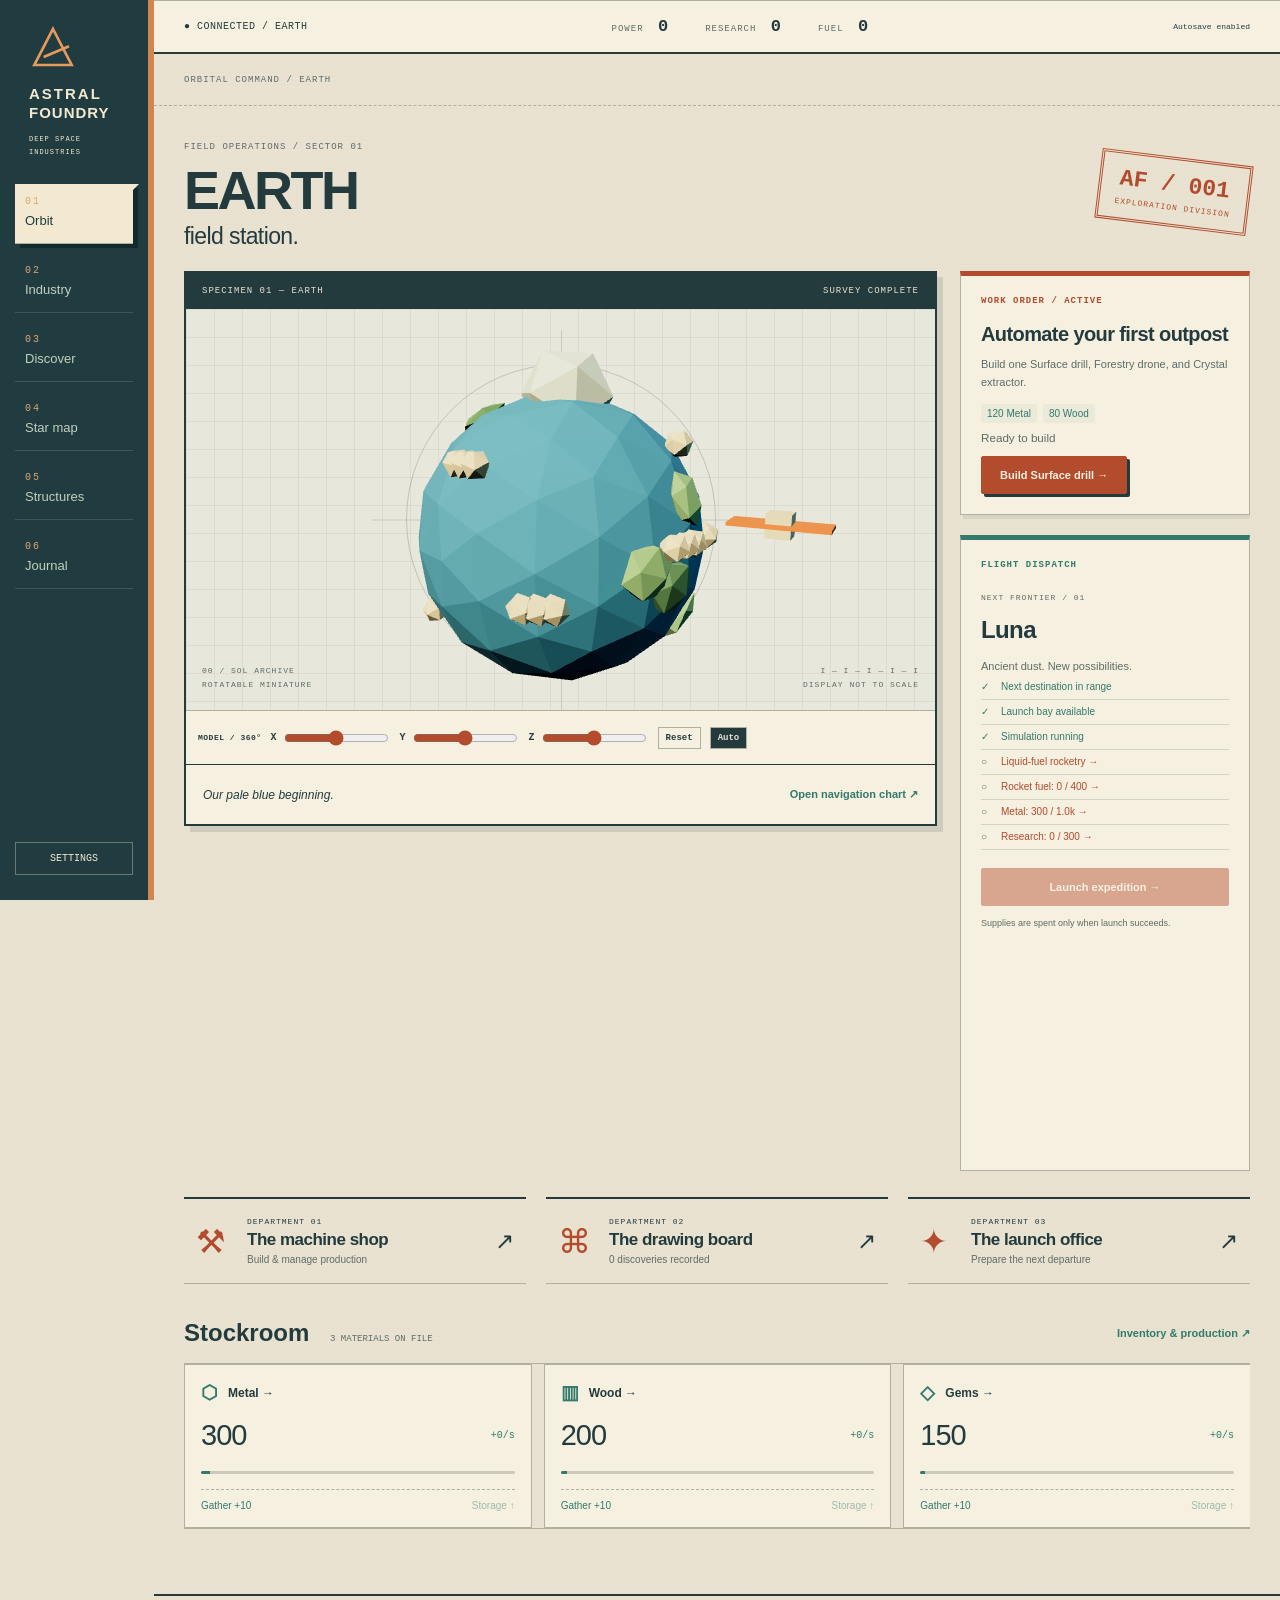
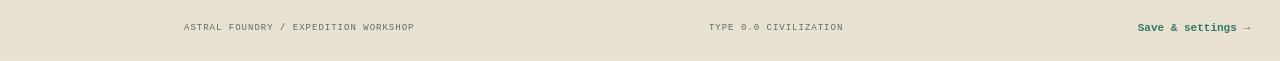
==== commit 7872d90b: "Build stylized workshop UI and fully rotatable models Replace photographic planets with low-poly min" ====
--- a/index.html
+++ b/index.html
@@ -1,3 +1,3 @@
 <!doctype html><html lang="en"><head><meta charset="utf-8"><meta name="viewport" content="width=device-width,initial-scale=1"><meta name="theme-color" content="#0b1016"><title>Astral Foundry · From dust to infinity</title><style>
 :root{--bg:#0b1016;--panel:#111923;--line:#24303c;--muted:#81909e;--ink:#e6edf3;--green:#a6efb1;--orange:#ecae76;--blue:#86b8ed}*{box-sizing:border-box}body{margin:0;background:var(--bg);color:var(--ink);font:14px system-ui,-apple-system,Segoe UI,sans-serif}button,input,select{font:inherit}button{cursor:pointer;color:inherit}button:disabled{cursor:not-allowed;opacity:.38}button:focus-visible,a:focus-visible{outline:2px solid var(--green);outline-offset:4px}button{transition:background .15s,transform .15s}button:active:not(:disabled){transform:translateY(1px)}.app{display:grid;grid-template-columns:224px 1fr;min-height:100vh}aside{border-right:1px solid var(--line);background:#0d141d;padding:28px 18px;position:sticky;top:0;height:100vh;display:flex;flex-direction:column}.brand{display:flex;gap:11px;align-items:center;margin:0 10px 35px;font-weight:750;font-size:15px;letter-spacing:2px}.brand svg{width:34px;height:40px}.brand small{display:block;font-size:9px;color:var(--muted);letter-spacing:3px;margin-top:5px;font-weight:400}.eyebrow{color:var(--muted);font-size:10px;letter-spacing:2px;text-transform:uppercase}.navlabel{margin:14px 12px 10px}.nav{display:flex;align-items:center;gap:12px;padding:13px 12px;border:0;background:none;text-align:left;width:100%;color:#94a4b4;border-radius:5px;margin:3px 0}.nav.active{color:var(--green);background:#1b2e29}.nav span{font-size:18px;width:22px}.nav i{margin-left:auto;font-style:normal;font-size:10px;border:1px solid #40534b;border-radius:4px;padding:2px 5px}.sidebottom{margin-top:auto;padding:24px 10px 0}.statusdot{display:inline-block;width:6px;height:6px;border-radius:50%;background:var(--green);margin-right:8px}.sidebottom p{font-size:11px;color:var(--muted);line-height:1.8}.main{min-width:0}header{height:76px;border-bottom:1px solid var(--line);display:flex;align-items:center;justify-content:space-between;padding:0 34px;gap:12px}.breadcrumb{font-size:12px;color:var(--muted)}.breadcrumb b{color:var(--ink);font-weight:500}.header-right{display:flex;gap:18px;align-items:center;font-size:11px;color:var(--muted)}.pill{border:1px solid #35433b;border-radius:4px;color:var(--green);padding:7px 10px;background:#17251f}.content{padding:30px 34px 45px;max-width:1700px;margin:auto}.title-row{display:flex;align-items:center;justify-content:space-between;gap:20px;margin-bottom:24px}h1{font-size:29px;font-weight:500;letter-spacing:-1px;margin:0 0 7px}p{color:var(--muted);line-height:1.6;margin:0}.title-row p{font-size:12px}.btn{border:1px solid var(--line);background:#18232e;border-radius:4px;padding:9px 13px;font-size:12px}.btn:hover:not(:disabled){background:#283745}.btn.primary{background:var(--green);color:#13221a;border-color:var(--green);font-weight:650}.btn.small{padding:6px 9px;font-size:11px}.stats{display:grid;grid-template-columns:repeat(4,1fr);gap:14px;margin-bottom:22px}.stat{border:1px solid var(--line);border-radius:6px;padding:16px 18px;background:linear-gradient(110deg,#141e29,#10171f)}.stat .value{font-size:25px;letter-spacing:-.7px;margin:10px 0 5px}.stat .value small{font-size:12px;color:var(--muted);margin-left:5px}.stat .sub{font-size:10px;color:var(--green)}.grid{display:grid;grid-template-columns:minmax(0,1.85fr) minmax(270px,1fr);gap:20px}.panel{border:1px solid var(--line);border-radius:6px;background:var(--panel);overflow:hidden}.panel-head{padding:18px 20px;display:flex;align-items:center;justify-content:space-between;border-bottom:1px solid var(--line)}.panel-head h2{font-size:13px;font-weight:550;margin:0}.micro{font-size:10px;color:var(--muted)}.scene{position:relative;height:300px;background:#080e18;overflow:hidden}#space{width:100%;height:100%;display:block}.scene-top{position:absolute;top:18px;left:20px;pointer-events:none}.scene-top h3{font-size:21px;font-weight:400;margin:6px 0}.scene-bottom{position:absolute;bottom:18px;left:20px;right:20px;display:flex;justify-content:space-between;align-items:center}.scene-caption{font-size:10px;color:#aab8c7}.planet-strip{display:flex;overflow:auto;padding:15px;gap:8px;background:#0e161f}.planet-btn{border:1px solid transparent;background:transparent;min-width:62px;padding:10px 6px;border-radius:5px;color:var(--muted);font-size:9px}.planet-btn.selected{border-color:#496052;background:#1b2a27;color:var(--green)}.orb{height:18px;width:18px;display:block;border-radius:50%;background:radial-gradient(circle at 30% 30%,var(--c),#111 90%);margin:0 auto 8px;box-shadow:0 0 12px #ffffff08}.mission{padding:20px}.mission h3{font-size:18px;margin:10px 0;font-weight:500}.mission p{font-size:12px}.reqs{margin:20px 0}.req{display:flex;justify-content:space-between;font-size:11px;margin:10px 0;color:var(--muted)}.progress{height:4px;background:#27313d;border-radius:4px;overflow:hidden;margin-top:9px}.progress>div{height:100%;background:var(--green);transition:width .3s}.mission .btn{width:100%;margin-top:8px}.section{display:flex;justify-content:space-between;align-items:center;margin:28px 0 14px}.section h2{font-size:16px;font-weight:500;margin:0}.resources{display:grid;grid-template-columns:repeat(4,1fr);gap:12px}.resource{padding:15px;border:1px solid var(--line);border-radius:5px;background:#111922}.resource-top{display:flex;align-items:center;gap:9px;margin-bottom:14px;font-size:12px}.resource-icon{font-size:17px;color:var(--c);background:color-mix(in srgb,var(--c) 10%,transparent);width:30px;height:30px;text-align:center;line-height:30px;border-radius:5px}.resource-num{font-size:21px;letter-spacing:-.6px}.resource .rate{float:right;color:var(--green);font-size:10px;margin-top:8px}.resource-footer{display:flex;align-items:center;justify-content:space-between;margin-top:13px}.resource-footer span{font-size:9px;color:var(--muted)}.feed{display:flex;gap:20px;align-items:center;padding:16px 20px;margin-top:22px;border:1px solid var(--line);border-radius:5px;font-size:11px;background:#111922}.feed span{color:var(--muted)}.cards{display:grid;grid-template-columns:repeat(3,minmax(0,1fr));gap:16px}.card{border:1px solid var(--line);border-radius:6px;background:var(--panel);padding:20px;display:flex;flex-direction:column;position:relative}.card h3{font-size:16px;font-weight:550;margin:12px 0 8px}.card p{font-size:12px}.card .cost{font-size:11px;color:var(--orange);line-height:1.9;margin:14px 0}.card .btn{margin-top:auto}.card.locked{opacity:.6}.tag{font-size:9px;letter-spacing:1.2px;text-transform:uppercase;color:var(--green)}.card-icon{font-size:28px;color:var(--blue)}.card-foot{display:flex;gap:8px;margin-top:auto}.card-foot .btn:first-child{flex:1}.toolbar{display:flex;gap:8px;align-items:center;flex-wrap:wrap;margin-bottom:20px}.toolbar input,.toolbar select{background:#111923;border:1px solid var(--line);color:var(--ink);padding:9px 12px;border-radius:5px}.toolbar input{flex:1;min-width:160px}.toolbar .selected{border-color:var(--green);color:var(--green)}.banner{padding:20px;border:1px solid #35483f;background:#14231e;border-radius:6px;margin-bottom:22px;display:flex;justify-content:space-between;gap:20px}.banner p{font-size:12px}.tree-line{color:var(--muted);font-size:10px;margin-bottom:14px}.universe{display:grid;grid-template-columns:repeat(4,1fr);gap:14px}.world{min-height:180px;position:relative;padding:22px;background:radial-gradient(ellipse at 80% 15%,#203248,#10171f 65%);border:1px solid var(--line);border-radius:6px}.world .orb{width:65px;height:65px;margin:0 0 20px}.world h3{margin:0 0 5px;font-weight:500}.world p{font-size:11px}.world .btn{margin-top:18px}.settings{max-width:780px}.settings .panel{padding:24px;margin-bottom:18px}.settings h2{font-size:16px;margin:0 0 12px}.settings p{font-size:12px;margin-bottom:16px}.settings .btn{margin:4px}.logline{font-size:12px;border-bottom:1px solid var(--line);padding:13px 0;color:#b0bdc9}.logline time{color:var(--muted);margin-right:20px}.toast{position:fixed;bottom:25px;left:50%;transform:translateX(-50%);padding:13px 20px;background:#24392d;border:1px solid #55765c;border-radius:6px;box-shadow:0 10px 50px #000a;z-index:10;font-size:12px;max-width:90vw}.good{color:var(--green)}.warn{color:var(--orange)}.wide{grid-column:1/-1}dialog{background:var(--panel);color:var(--ink);border:1px solid var(--line);border-radius:8px;max-width:520px;padding:28px}dialog::backdrop{background:#000a}dialog p{margin:12px 0 20px;font-size:13px}.tiny-label{font-size:9px;letter-spacing:1px;color:var(--muted)}@media(min-width:1500px){.scene{height:360px}}@media(max-width:1100px){.app{grid-template-columns:190px 1fr}.content{padding:24px}.cards{grid-template-columns:repeat(2,1fr)}.resources{grid-template-columns:repeat(3,1fr)}.grid{grid-template-columns:1fr}.universe{grid-template-columns:repeat(3,1fr)}}@media(max-width:700px){.app{display:block}aside{position:relative;height:auto;padding:16px;border-right:0;border-bottom:1px solid var(--line)}.brand{margin:0 0 14px}.navs{display:flex;overflow:auto}.nav{min-width:max-content;width:auto;padding:9px}.nav i,.navlabel,.sidebottom{display:none}header{padding:0 18px;height:55px}.header-right .micro{display:none}.content{padding:20px 16px}.stats{grid-template-columns:1fr 1fr;gap:10px}.resources,.cards,.universe{grid-template-columns:1fr 1fr}.title-row{align-items:flex-start}h1{font-size:25px}.resource{padding:12px}.resource-num{font-size:18px}.scene{height:270px}.card{padding:15px}.title-row>.btn{font-size:10px}.banner{display:block}.feed{line-height:1.7}}@media(prefers-reduced-motion:reduce){*{transition:none!important}}
-*{scrollbar-color:#344552 #101820;scrollbar-width:thin}.ticker{display:flex;gap:16px;flex-wrap:wrap;align-items:center;font-size:10px;color:var(--muted);padding:12px 14px;background:#121c26;border:1px solid var(--line);border-radius:5px;margin-bottom:22px}.ticker b{font-weight:500;color:var(--ink);margin-left:4px}.ticker .btn{margin-left:auto}</style><link rel="stylesheet" href="expansion.css?v=observatory-1"><link rel="stylesheet" href="universe.css?v=observatory-1"><link rel="stylesheet" href="polish.css?v=observatory-1"><link rel="stylesheet" href="orbit-ui.css?v=orbital-2"></head><body><div class="app"><aside><div class="brand"><svg viewBox="0 0 40 48" fill="none" aria-hidden="true"><path d="M20 3 37 38H27L20 23l-7 15H3L20 3Z" stroke="#a6efb1" stroke-width="2"/><path d="m5 44 30-17" stroke="#a6efb1" stroke-width="2"/></svg><div>ASTRAL<small>F O U N D R Y</small></div></div><div class="eyebrow navlabel">Command center</div><nav class="navs" id="nav"></nav><div class="sidebottom"><div class="tiny-label"><span class="statusdot"></span> ALL SYSTEMS ONLINE</div><p>One small outpost.<br>An infinite possibility.</p><div class="progress"><div id="era-progress" style="width:5%"></div></div><p id="era-label">TYPE 0 CIVILIZATION</p><button class="btn small" onclick="go('settings')">Save & settings ↗</button></div></aside><div class="main"><header><div class="breadcrumb">Command center <span style="margin:0 10px">/</span> <b id="crumb">Overview</b></div><div class="header-right"><span class="micro" id="save-status">Autosave enabled</span><span class="pill" id="header-era">◉ &nbsp; EARTH ERA</span></div></header><main class="content" id="content"></main></div></div><div id="toast" class="toast" hidden></div><dialog id="dialog"><h2 id="dialog-title"></h2><p id="dialog-copy"></p><div id="dialog-actions"></div></dialog><input type="file" id="import-file" accept=".json" hidden><script src="game.js?v=observatory-1"></script><script src="universe.js?v=observatory-1"></script><script src="polish.js?v=observatory-1"></script><script src="bridge.js?v=observatory-1"></script><script src="economy.js?v=observatory-1"></script><script src="three.min.js?v=observatory-1"></script><script src="navigation.js?v=orbital-2"></script><script src="observatory.js?v=orbital-2"></script><script src="orbit-ui.js?v=orbital-2"></script><script src="boot.js?v=observatory-1"></script></body></html>+*{scrollbar-color:#344552 #101820;scrollbar-width:thin}.ticker{display:flex;gap:16px;flex-wrap:wrap;align-items:center;font-size:10px;color:var(--muted);padding:12px 14px;background:#121c26;border:1px solid var(--line);border-radius:5px;margin-bottom:22px}.ticker b{font-weight:500;color:var(--ink);margin-left:4px}.ticker .btn{margin-left:auto}</style><link rel="stylesheet" href="expansion.css?v=observatory-1"><link rel="stylesheet" href="universe.css?v=observatory-1"><link rel="stylesheet" href="polish.css?v=observatory-1"><link rel="stylesheet" href="orbit-ui.css?v=workshop-3"></head><body><div class="app"><aside><div class="brand"><svg viewBox="0 0 40 48" fill="none" aria-hidden="true"><path d="M20 3 37 38H27L20 23l-7 15H3L20 3Z" stroke="#a6efb1" stroke-width="2"/><path d="m5 44 30-17" stroke="#a6efb1" stroke-width="2"/></svg><div>ASTRAL<small>F O U N D R Y</small></div></div><div class="eyebrow navlabel">Command center</div><nav class="navs" id="nav"></nav><div class="sidebottom"><div class="tiny-label"><span class="statusdot"></span> ALL SYSTEMS ONLINE</div><p>One small outpost.<br>An infinite possibility.</p><div class="progress"><div id="era-progress" style="width:5%"></div></div><p id="era-label">TYPE 0 CIVILIZATION</p><button class="btn small" onclick="go('settings')">Save & settings ↗</button></div></aside><div class="main"><header><div class="breadcrumb">Command center <span style="margin:0 10px">/</span> <b id="crumb">Overview</b></div><div class="header-right"><span class="micro" id="save-status">Autosave enabled</span><span class="pill" id="header-era">◉ &nbsp; EARTH ERA</span></div></header><main class="content" id="content"></main></div></div><div id="toast" class="toast" hidden></div><dialog id="dialog"><h2 id="dialog-title"></h2><p id="dialog-copy"></p><div id="dialog-actions"></div></dialog><input type="file" id="import-file" accept=".json" hidden><script src="game.js?v=observatory-1"></script><script src="universe.js?v=observatory-1"></script><script src="polish.js?v=workshop-3-observatory-1"></script><script src="bridge.js?v=observatory-1"></script><script src="economy.js?v=observatory-1"></script><script src="three.min.js?v=observatory-1"></script><script src="navigation.js?v=orbital-2"></script><script src="model-kit.js?v=workshop-3"></script><script src="observatory.js?v=workshop-3"></script><script src="orbit-ui.js?v=workshop-3"></script><script src="boot.js?v=observatory-1"></script></body></html>
--- a/orbit-ui.css
+++ b/orbit-ui.css
@@ -15,3 +15,13 @@
 @media(max-width:850px){.command-bar{height:auto;padding:16px 3% 0;flex-wrap:wrap;gap:12px}.orbital-brand{flex:1}.command-bar #nav{order:3;flex-basis:100%;padding-bottom:12px;justify-content:space-between;gap:0}.command-bar #nav button{padding:10px 14px}.telemetry-bar #save-status{display:none}.telemetry-bar>div{margin-left:auto;gap:20px}.orbital-stage{height:820px}.orbital-stage #space{width:100%;left:0;top:50px;height:480px}.orbit-heading{top:25px}.orbital-objective{left:3%;top:auto;bottom:45px;width:44%}.orbital-flight{top:auto;bottom:30px;width:44%;min-height:260px}.station-industry{left:24%;bottom:auto;top:410px}.station-research{left:51%;bottom:auto;top:445px}.station-port{right:7%;top:180px}.orbit-tools{bottom:auto;top:135px;left:3%}.orbit-heading p{max-width:160px;font-size:10px}.orbit-heading h1{font-size:43px;margin:12px 0}.orbit-heading .text-button{font-size:10px}.orbital-stage:before{top:80px}.orbital-reserves article{min-width:200px}.star-map{height:820px}.star-map #sol-canvas{width:100%;height:480px;top:70px}.map-selection{display:flex;align-items:center;gap:20px;width:94%;right:3%;bottom:20px;top:auto;border-left:0;border-top:1px solid var(--line);padding:15px 0 0}.map-selection>canvas{width:35%;height:240px;flex-shrink:0}.map-selection .flight-desk{flex:1}.map-selection .flight-desk h3{font-size:23px;margin:10px 0}.map-help{top:470px;bottom:auto}.map-heading h1{font-size:31px}.map-heading{top:25px}.map-heading p{font-size:10px}.map-scale{font-size:7px}.machine-workbench{display:flex;flex-direction:column}.machine-catalog{order:-1;display:flex;overflow:auto;width:100%;max-height:none;border:0;border-bottom:1px solid var(--line)}.machine-catalog>.eyebrow{display:none}.catalog-option{min-width:210px;flex:1;border-top:0;border-right:1px solid var(--line);padding:14px}.catalog-option.selected{box-shadow:inset 0 -2px var(--green)}.focused-machine{width:100%}.machine-row>.factory-scene{height:250px}.research-workspace{grid-template-columns:1fr}.tech-inspector{position:static;max-height:none;border:0;border-top:1px solid var(--line);padding:25px 0}.tree-scroll{height:500px}.cards,.codex-grid{grid-template-columns:repeat(2,minmax(0,1fr))}.settings{gap:20px}.theme-grid{grid-template-columns:repeat(3,minmax(0,1fr))}.wonder-hero{gap:20px}.wonder-hero h2{font-size:31px}.wonder-hero canvas{height:250px}footer{flex-wrap:wrap}footer #era-label{display:none}}
 @media(max-width:600px){.command-bar{padding:13px 18px 0}.orbital-brand{font-size:10px;gap:10px;min-width:0}.orbital-brand svg{width:30px;height:30px}.orbital-brand b{font-size:7px}.settings-control{font-size:10px;padding:8px 13px}.command-bar #nav{overflow:auto;justify-content:space-between;gap:3px;padding-bottom:11px}.command-bar #nav button{font-size:10px;padding:9px 10px;white-space:nowrap}.telemetry-bar{padding:9px 18px;gap:10px;font-size:8px;letter-spacing:0}.telemetry-bar>div{gap:12px}.telemetry-bar button{font-size:7px;letter-spacing:0}.telemetry-bar b{font-size:10px;margin-left:5px}#section-nav{min-height:44px;padding:0 18px;gap:23px}#section-nav button{font-size:10px;padding:14px 0}#section-nav>span{font-size:8px}.content{padding:25px 18px 40px}.orbital-stage,.star-map{margin:0 -18px}.orbital-stage{height:990px;display:flex;flex-direction:column;padding:440px 18px 0;overflow:hidden}.orbital-stage #space{top:55px;left:0;width:100%;height:355px}.orbit-heading{top:22px;left:18px;max-width:230px}.orbit-heading h1{font-size:40px;margin:10px 0}.orbit-heading p{display:none}.orbit-heading .eyebrow{font-size:7px}.orbit-heading .text-button{font-size:9px;padding:3px 0}.orbit-tools{top:22px;right:18px;left:auto}.orbit-tools span{display:none}.orbit-tools button{width:24px;height:24px}.orbital-stage:before{width:255px;height:255px;left:calc(50% - 127px);top:120px}.orbit-station{top:350px!important;bottom:auto!important;right:auto!important;left:18px!important;width:calc((100% - 48px)/3)}.orbit-station button{min-width:0;width:100%;padding:11px 7px;border-radius:12px;text-align:center}.orbit-station button>span{display:none}.orbit-station b{font-size:9px}.orbit-station small{font-size:7px;line-height:1.5}.orbit-station:after{height:25px;top:-25px}.station-research{left:calc(33.333% + 6px)!important}.station-port{left:calc(66.666% - 6px)!important}.station-port:after{top:-25px;height:25px}.orbital-objective{position:relative;left:auto;top:auto;bottom:auto;width:100%;border-top:1px solid var(--line);padding-top:18px}.orbital-objective .objective-panel{display:block}.orbital-objective .objective-panel h3{font-size:19px;margin:10px 0}.orbital-objective .objective-panel p{font-size:11px;margin:0 0 10px}.orbital-objective .objective-panel>.btn{margin-top:10px}.orbital-flight{position:relative;top:auto;bottom:auto;right:auto;width:100%;border-left:0;border-top:1px solid var(--line);padding:20px 0 0;margin-top:23px;min-height:0}.flight-desk h3{font-size:24px;margin:10px 0}.flight-desk>p{font-size:10px;margin:0 0 8px}.flight-desk .requirement{font-size:10px;padding:5px 0}.flight-desk>.btn{margin-top:14px}.flight-desk>small{font-size:8px}.orbital-reserves article{min-width:190px;padding:18px}.section h2{font-size:17px}.section h2 small{font-size:7px;margin-left:8px}.section>.text-button{font-size:9px}.star-map{height:auto;padding:470px 18px 0;overflow:visible}.star-map #sol-canvas{width:100%;height:380px;top:65px}.map-heading{left:18px;top:25px}.map-heading h1{font-size:29px;margin:12px 0}.map-heading .eyebrow{font-size:7px}.map-heading p{font-size:10px;line-height:1.6}.map-scale{display:none}.map-help{top:440px;left:18px;font-size:8px}.map-selection{position:relative;left:auto;right:auto;top:auto;bottom:auto;width:100%;display:block;padding:15px 0 20px}.map-selection>canvas{float:right;width:115px;height:115px;margin:0 0 6px 15px}.map-selection .flight-desk>.eyebrow{font-size:8px}.map-selection .flight-desk [data-expedition-requirements]{clear:both;padding-top:5px}.destination-strip{margin-top:15px}.destination-strip button{min-width:125px;padding:14px}.destination-strip button>b{font-size:11px}.destination-strip button>small{font-size:7px}.title-row{flex-wrap:wrap;gap:15px;margin-bottom:22px}.title-row h1{font-size:29px;letter-spacing:-1px}.title-row p{font-size:11px}.title-row .eyebrow{font-size:8px}.title-row>.btn,.title-row>.pill{font-size:10px}.production-layout{display:block}.resource-list{position:static;flex-direction:row;align-items:stretch;overflow:auto;max-height:none;border-right:0;border-bottom:1px solid var(--line);padding:0 0 12px;margin:0 0 22px;gap:4px}.resource-search{position:static;min-width:150px;max-width:150px;padding:0;align-items:center}.resource-tab{min-width:125px;width:auto;padding:10px;flex-shrink:0}.resource-tab.active{box-shadow:inset 0 -2px var(--green)}.resource-heading h2{font-size:27px}.resource-heading .eyebrow,.resource-heading .micro{font-size:8px}.warehouse-control{gap:14px;padding-bottom:16px}.warehouse-control .tiny-label{font-size:8px}.warehouse-control strong{font-size:24px}.warehouse-control strong small{font-size:9px}.warehouse-control .btn{padding:8px 11px;max-width:155px;font-size:9px}.warehouse-control .btn small{font-size:8px}.production-controls{gap:12px}.production-controls label{font-size:9px}.production-controls select{font-size:10px;padding:8px}.catalog-option{min-width:200px}.catalog-option b{font-size:11px}.catalog-option small{font-size:8px}.machine-row>.factory-scene{height:245px;min-height:245px;margin-bottom:15px}.machine-row-head h3{font-size:23px}.recipe p{font-size:11px}.recipe .tiny-label{font-size:8px}.power-dashboard>div{padding:14px 10px}.power-dashboard span{font-size:7px}.power-dashboard strong{font-size:23px}.power-filters{flex-wrap:nowrap;overflow:auto;padding-bottom:10px}.power-filters .chip{white-space:nowrap;font-size:9px}.tree-toolbar{flex-wrap:wrap}.tree-toolbar input{min-width:125px;flex:1}.tree-toolbar select{max-width:135px}.zoom-controls{margin-left:auto}.tree-scroll{height:440px}.tech-inspector h2{font-size:25px}.tree-legend{line-height:1.7;gap:10px}.cards,.codex-grid{grid-template-columns:1fr;gap:20px}.card h3,.codex-card h3{font-size:24px}.wonder-hero{display:flex;flex-direction:column;gap:0;padding:25px 0}.wonder-hero h2{font-size:33px}.wonder-hero p{font-size:12px}.wonder-hero canvas{height:235px}.station-steps{flex-direction:column;gap:12px;font-size:10px}.wonder-control{display:block}.wonder-control>div{margin-bottom:16px}.wonder-path{display:flex;overflow:auto}.wonder-path .card{min-width:260px}.sol-panel #sol-canvas{height:340px}.sol-actions{grid-template-columns:1fr;gap:10px}.sol-legend{font-size:8px;gap:10px}.settings{display:block}.settings .panel{margin-bottom:20px;padding:23px 0}.motion-settings{padding:22px}.motion-settings h2,.settings h2{font-size:23px}.motion-settings label{font-size:11px;gap:10px}.theme-grid{grid-template-columns:repeat(2,minmax(0,1fr));gap:12px}.theme-swatch{height:55px}.journal article{grid-template-columns:25px 1fr;gap:9px 16px;padding:20px 0}.journal p{grid-column:2;font-size:12px}.journal time{font-size:9px}.toast{font-size:11px;max-width:calc(100vw - 28px);padding:14px 20px}dialog{width:calc(100% - 30px);padding:25px}footer{padding:22px 18px;gap:15px;font-size:7px}footer .text-button{font-size:9px}.cinematic .orbital-model.physical{height:50vh}}
 @media(prefers-reduced-motion:reduce){*,*:before,*:after{animation:none!important;transition:none!important;scroll-behavior:auto!important}}html[data-motion=reduced] *,html[data-motion=reduced] *:before,html[data-motion=reduced] *:after{animation:none!important;transition:none!important;scroll-behavior:auto!important}
+
+/* Expedition workshop — printed field manuals, mechanical instruments, miniature worlds. */
+body{background-image:repeating-linear-gradient(0deg,transparent 0 3px,#263b3e03 3px 4px);font-family:'Trebuchet MS',Arial,sans-serif}.app{padding-left:154px}.command-bar{position:fixed;inset:0 auto 0 0;width:154px;height:100vh;z-index:30;padding:25px 15px;display:flex;flex-direction:column;gap:26px;background:#213c40;color:#f3e9d0;border-right:6px solid #d2854f}.orbital-brand{min-width:0;display:flex;flex-direction:column;align-items:flex-start;color:#f3e9d0;padding:0 6px;gap:12px;font-weight:bold;font-size:15px;letter-spacing:2px}.orbital-brand svg{width:48px;height:48px;stroke:#e69a5b;stroke-width:2}.orbital-brand b{font-size:15px;letter-spacing:1px;color:#f3e9d0;margin:2px 0 12px}.orbital-brand em{font:7px monospace;letter-spacing:1px;line-height:1.8;display:block;font-style:normal;max-width:90px}.command-bar #nav{flex:1;width:100%;display:flex;flex-direction:column;align-items:stretch;justify-content:flex-start;gap:9px}.command-bar #nav button{border-radius:0;color:#c2d0bd;display:flex;flex-direction:column;align-items:flex-start;gap:6px;padding:12px 10px;position:relative;font-size:13px;border:0;border-bottom:1px solid #f3e9d025;min-height:60px}.command-bar #nav button small{color:#dca573;font-size:10px;opacity:1;letter-spacing:2px}.command-bar #nav button.active{background:#f3e9d0;color:#213c40;box-shadow:5px 4px 0 #112a2d}.command-bar #nav button.active:after{content:'';position:absolute;right:-6px;top:0;border-left:6px solid #f3e9d0;border-bottom:6px solid transparent}.settings-control{border:1px solid #f3e9d05a;border-radius:0;color:#f3e9d0;padding:10px;width:100%;font:10px monospace;text-transform:uppercase}.telemetry-bar{background:var(--panel);border-bottom:2px solid var(--ink);min-height:54px;padding:0 30px;font:10px monospace;color:var(--ink);letter-spacing:.5px}.telemetry-bar>div{gap:24px}.telemetry-bar button b{font:bold 17px monospace;margin-left:8px;color:var(--ink)}#section-nav{padding:0 30px;background:transparent;border-bottom:1px dashed var(--line);height:47px;color:var(--muted);font:10px monospace}#section-nav button{font:11px monospace;text-transform:uppercase;padding:14px 4px}#section-nav button.active{border-bottom:3px solid var(--orange);color:var(--ink)}.content{max-width:1600px;padding:30px}.eyebrow,.tiny-label,.micro{font-family:monospace;letter-spacing:1px}h1,h2,h3{font-family:'Trebuchet MS',Arial,sans-serif}.btn,.btn.primary,.chip,.pill,.text-button,select,input,.card,.panel,.theme-card,.catalog-option,.resource-tab{border-radius:2px}.btn{border:1px solid var(--ink);box-shadow:2px 2px 0 color-mix(in srgb,var(--ink) 25%,transparent);font-weight:bold}.btn.primary{background:var(--orange);border-color:var(--orange);color:var(--panel);box-shadow:3px 3px 0 var(--ink)}.btn.primary:hover{transform:translate(-1px,-1px);box-shadow:4px 4px 0 var(--ink)}.btn:disabled{box-shadow:none}.text-button{color:var(--green);font-weight:bold}.field-title{display:flex;align-items:center;justify-content:space-between;padding:30px 0 24px}.field-title h1{font-size:54px;line-height:.98;letter-spacing:-2.5px;font-weight:900;margin:12px 0 0;text-transform:uppercase}.field-title h1 span{display:block;font-size:23px;letter-spacing:-.6px;text-transform:none;font-weight:normal;margin-top:8px}.permit-stamp{border:3px double var(--orange);color:var(--orange);padding:12px 15px;transform:rotate(7deg);font:bold 23px monospace;text-align:center}.permit-stamp small{display:block;font:8px monospace;letter-spacing:1px;margin-top:5px}.survey-bench{display:grid;grid-template-columns:minmax(0,1fr) 290px;gap:23px}.planet-bench{border:2px solid var(--ink);background:var(--panel);box-shadow:6px 6px 0 color-mix(in srgb,var(--ink) 13%,transparent);min-width:0;position:relative}.specimen-header{background:var(--ink);color:var(--bg);display:flex;justify-content:space-between;padding:13px 16px;font:9px monospace;letter-spacing:1px;gap:15px}.bench-viewport{height:455px;position:relative;background-color:color-mix(in srgb,var(--blue) 8%,var(--panel));background-image:linear-gradient(color-mix(in srgb,var(--ink) 6%,transparent) 1px,transparent 1px),linear-gradient(90deg,color-mix(in srgb,var(--ink) 6%,transparent) 1px,transparent 1px);background-size:28px 28px;overflow:hidden}.bench-viewport #space{position:absolute;inset:0;width:100%;height:100%;cursor:grab}.bench-crosshair{position:absolute;left:50%;top:46%;width:310px;height:310px;border:1px solid color-mix(in srgb,var(--ink) 20%,transparent);border-radius:50%;transform:translate(-50%,-50%);pointer-events:none}.bench-crosshair:before,.bench-crosshair:after{content:'';position:absolute;background:color-mix(in srgb,var(--ink) 16%,transparent);left:50%;top:-35px;height:380px;width:1px}.bench-crosshair:after{transform:rotate(90deg)}.bench-coordinate,.bench-scale{position:absolute;bottom:72px;left:16px;font:8px/1.8 monospace;letter-spacing:1px;color:var(--muted);pointer-events:none}.bench-scale{left:auto;right:16px;text-align:right}.bench-caption{padding:17px;display:flex;align-items:center;justify-content:space-between;gap:15px;border-top:1px solid var(--ink);font-size:12px}.bench-caption b{font-weight:normal;font-style:italic}.bench-caption button{font-size:11px}.mission-stack{display:flex;flex-direction:column;gap:20px}.mission-paper,.dispatch-paper{padding:20px;background:var(--panel);border:1px solid var(--line);position:relative;box-shadow:3px 4px 0 #263b3e13}.mission-paper{border-top:5px solid var(--orange)}.dispatch-paper{border-top:5px solid var(--green);flex:1}.paper-tab{display:block;font:bold 9px monospace;letter-spacing:1px;margin-bottom:17px;color:var(--orange)}.dispatch-paper .paper-tab{color:var(--green)}.mission-paper .objective-panel{display:block;padding:0;margin:0;border:0;background:none;box-shadow:none}.mission-paper .objective-panel .eyebrow{display:none}.mission-paper h3{font-size:20px;margin:0 0 10px;font-weight:bold;letter-spacing:-.6px}.mission-paper p{font-size:11px;line-height:1.6}.mission-paper .btn{margin-top:12px;font-size:11px}.dispatch-paper .flight-desk h3{font-size:24px;font-weight:bold}.dispatch-paper .requirement{font-size:10px;padding:5px 0}.dispatch-paper .flight-desk>.eyebrow{font-size:8px}.workshop-shortcuts{display:grid;grid-template-columns:repeat(3,minmax(0,1fr));gap:20px;margin:26px 0 35px}.workshop-shortcuts button{padding:18px 12px;background:transparent;border:0;border-top:2px solid var(--ink);border-bottom:1px solid var(--line);display:flex;gap:13px;text-align:left;align-items:center;color:var(--ink)}.department-symbol{font-size:33px;width:38px;color:var(--orange)}.workshop-shortcuts button div{display:flex;flex-direction:column;gap:4px}.workshop-shortcuts small{font:8px monospace;letter-spacing:1px}.workshop-shortcuts b{font-size:17px;letter-spacing:-.5px}.workshop-shortcuts div>span{font-size:10px;color:var(--muted)}.workshop-shortcuts i{font-style:normal;margin-left:auto;font-size:23px}.workshop-shortcuts button:hover{background:var(--panel)}.orbital-reserves{gap:12px;overflow:auto}.orbital-reserves article{border:1px solid var(--line);background:var(--panel);padding:16px;min-width:190px}.reserve-name{font-weight:bold}.reserve-actions{border-top:1px dashed var(--line);padding-top:10px}.section h2{font-weight:bold;font-size:24px}.section h2 small{font:9px monospace}.title-row{padding:5px 0 22px;border-bottom:2px solid var(--ink);margin-bottom:25px}.title-row h1{font-size:39px;font-weight:900;letter-spacing:-1.5px}.title-row p{font-size:12px}.production-layout{grid-template-columns:190px minmax(0,1fr);gap:24px}.resource-list{padding-right:18px;border-right:1px dashed var(--line)}.resource-tab{border-bottom:1px solid var(--line);border-left:3px solid transparent}.resource-tab.active{background:var(--panel);border-left-color:var(--orange);box-shadow:none}.resource-heading h2{font-weight:bold}.warehouse-control{background:var(--panel);border:1px solid var(--line);padding:18px;margin:14px 0}.machine-workbench{grid-template-columns:minmax(0,1fr) 240px;gap:22px}.focused-machine{min-width:0}.machine-row>.factory-scene{height:360px;min-height:360px;border:1px solid var(--line);background:repeating-linear-gradient(0deg,transparent 0 27px,#243b3e09 27px 28px),repeating-linear-gradient(90deg,transparent 0 27px,#243b3e09 27px 28px),var(--panel);margin-bottom:20px;overflow:visible}.factory-scene.physical canvas{height:calc(100% - 64px)!important;top:0!important}.model-caption{display:none!important}.machine-row-head h3{font-size:27px;font-weight:bold}.machine-catalog{border-top:5px solid var(--orange);padding-top:14px}.catalog-option{padding:13px 10px;border:0;border-bottom:1px solid var(--line);background:transparent}.catalog-option.selected{border-left:3px solid var(--orange);background:var(--panel)}.catalog-option>b{font-weight:bold}.catalog-option strong{color:var(--orange)}.model-gimbal{display:flex;align-items:center;gap:9px;padding:10px 12px;background:var(--panel);border-top:1px solid var(--line);color:var(--ink);z-index:4;position:relative;flex-wrap:wrap;min-height:54px;box-sizing:border-box}.model-gimbal .gimbal-label{font:bold 8px monospace;letter-spacing:.5px;white-space:nowrap}.model-gimbal label{display:flex;align-items:center;gap:5px;font:bold 10px monospace;flex:1;min-width:52px;max-width:120px}.model-gimbal input{width:100%;min-width:24px;accent-color:var(--orange);height:16px;padding:0;background:transparent;border:0;cursor:ew-resize}.model-gimbal button{font:bold 9px monospace;border:1px solid var(--line);padding:5px 7px;color:var(--ink);background:transparent;border-radius:0}.model-gimbal [aria-pressed=true]{background:var(--ink);color:var(--bg)}.bench-viewport>.model-gimbal{position:absolute;bottom:0;left:0;right:0}.factory-scene>.model-gimbal,.orbital-model>.model-gimbal{position:absolute;bottom:0;left:0;right:0}.star-map{background:var(--panel);border:2px solid var(--ink);margin-top:25px;height:690px}.star-map #sol-canvas{top:80px;width:76%;height:540px}.star-map>#sol-canvas+.model-gimbal{position:absolute;bottom:10px;left:15px;width:calc(100% - 340px)}.map-heading{top:25px;left:25px}.map-heading h1{font-size:34px;font-weight:900}.map-heading p{font-size:11px}.map-heading .map-scale{display:none}.map-selection{border-left:1px dashed var(--line);background:var(--panel);padding:20px;right:0;top:0;bottom:0;width:300px}.map-selection>canvas{height:150px}.map-selection>.model-gimbal{padding:8px 0;border-bottom:1px solid var(--line);margin-bottom:17px}.map-selection .gimbal-label{display:none}.map-help{display:none}.destination-strip{border-top:0;gap:8px;padding:15px 0}.destination-strip button{background:var(--panel);border:1px solid var(--line);border-bottom:4px solid var(--line);min-width:120px}.destination-strip button.selected{border-color:var(--orange);box-shadow:none;background:var(--panel)}.destination-strip button>b{font-weight:bold}.tree-scroll{background:var(--panel);background-image:radial-gradient(var(--line) .7px,transparent .7px);background-size:15px 15px;border:1px solid var(--ink);border-radius:0}.tech-node{border-radius:2px!important;background:var(--bg)!important;color:var(--ink)!important;box-shadow:3px 3px 0 #263b3e15!important}.tech-node.selected{outline:2px solid var(--orange)!important}.tech-inspector{background:var(--panel);padding:22px;border:1px solid var(--line);border-top:5px solid var(--orange)}.tech-inspector h2{font-weight:bold}.research-checklist{border-top:1px dashed var(--line);padding-top:16px}.cards,.codex-grid{gap:22px}.card,.codex-card{padding:22px;background:var(--panel);border:1px solid var(--line);border-top:3px solid var(--ink)}.card h3,.codex-card h3{font-weight:bold;font-size:24px}.orbital-model.physical{height:290px!important;position:relative;background:color-mix(in srgb,var(--blue) 7%,var(--panel))}.orbital-model.physical canvas{height:calc(100% - 65px)!important}.orbital-model .gimbal-label{display:none}.resource-specimen{position:relative;height:230px;background:color-mix(in srgb,var(--blue) 7%,var(--panel));margin:-10px -10px 20px}.resource-specimen canvas{width:100%;height:170px}.resource-specimen .gimbal-label{display:none}.codex-card.undiscovered{opacity:.72}.codex-card .resource-icon{background:var(--bg);border-radius:0}.sol-panel{background:var(--panel);border:2px solid var(--ink)}.sol-panel .model-gimbal{margin:0 15px}.wonder-hero{border-top:5px solid var(--orange);background:var(--panel);padding:25px}.theme-card.active{outline:2px solid var(--orange)}footer{border-top:2px solid var(--ink);font:9px monospace;padding:20px 30px;margin-top:35px}.toast{background:var(--ink);color:var(--bg);border-radius:2px}.cinematic{background:#213c40}.cinema-copy{color:#f3e9d0}.cinema-copy p{color:#d1d6c1}.cinema-copy .eyebrow{color:#e69a5b}
+@media(min-width:1600px){.bench-viewport{height:540px}.survey-bench{grid-template-columns:minmax(0,1fr) 320px}}
+@media(max-width:1100px){.app{padding-left:115px}.command-bar{width:115px;padding:20px 9px}.orbital-brand{font-size:12px}.orbital-brand b{font-size:12px}.command-bar #nav button{font-size:11px}.content{padding:23px}.survey-bench{grid-template-columns:minmax(0,1fr) 255px;gap:16px}.bench-viewport{height:480px}.bench-coordinate,.bench-scale{display:none}.specimen-header{font-size:8px}.machine-workbench{grid-template-columns:1fr}.machine-catalog{display:flex;overflow:auto;gap:6px}.machine-catalog>.eyebrow{display:none}.catalog-option{min-width:180px}.workshop-shortcuts{gap:12px}.workshop-shortcuts b{font-size:14px}.department-symbol{display:none}.model-gimbal .gimbal-label{display:none}}
+@media(max-width:800px){.app{padding-left:0}.command-bar{position:relative;width:100%;height:auto;min-height:120px;display:grid;grid-template-columns:1fr auto;padding:15px 18px;gap:15px;border-right:0;border-bottom:5px solid #d2854f}.orbital-brand{flex-direction:row;align-items:center;gap:10px;font-size:14px}.orbital-brand svg{width:33px;height:33px}.orbital-brand b{font-size:12px;margin:0}.orbital-brand em{display:none}.settings-control{width:auto;font-size:9px}.command-bar #nav{grid-column:1/-1;grid-row:2;display:flex;flex-direction:row;overflow:auto;gap:7px;justify-content:flex-start}.command-bar #nav button{min-height:37px;padding:9px 13px;white-space:nowrap;font-size:11px;flex-direction:row;align-items:center}.command-bar #nav button small{display:none}.telemetry-bar{padding:0 18px;font-size:8px}.telemetry-bar>div{gap:12px}.telemetry-bar button b{font-size:13px}.content{padding:20px}#section-nav{padding:0 20px}.survey-bench{grid-template-columns:1fr}.bench-viewport{height:430px}.mission-stack{display:grid;grid-template-columns:1fr 1fr;align-items:start}.field-title h1{font-size:45px}.permit-stamp{font-size:18px}.field-title{padding-top:22px}.workshop-shortcuts{gap:8px}.workshop-shortcuts button{padding:14px 3px}.workshop-shortcuts small{font-size:7px}.workshop-shortcuts b{font-size:13px}.workshop-shortcuts div>span{font-size:9px}.star-map{height:auto;padding:500px 0 0}.star-map #sol-canvas{width:100%;height:390px;top:80px}.star-map>#sol-canvas+.model-gimbal{top:445px;bottom:auto;left:12px;right:12px;width:auto}.map-selection{position:relative;width:100%;border-left:0;border-top:1px dashed var(--line);display:block;padding:20px}.map-selection>canvas{width:100%;height:190px;float:none;margin:0}.map-selection .flight-desk{padding-top:10px}.map-selection .model-gimbal{max-width:100%}.map-heading{left:20px}.production-layout{grid-template-columns:150px minmax(0,1fr);gap:16px}.machine-row>.factory-scene{height:330px;min-height:330px}.bench-caption{font-size:11px}.bench-caption button{font-size:10px}.title-row h1{font-size:32px}}
+@media(max-width:520px){.content{padding:16px}.telemetry-bar>span:first-child{font-size:7px}.telemetry-bar>div{gap:8px}.telemetry-bar{padding:0 12px}.telemetry-bar button{font-size:7px}.telemetry-bar button b{margin-left:3px;font-size:12px}.field-title h1{font-size:36px}.field-title h1 span{font-size:18px}.permit-stamp{font-size:15px;padding:8px}.permit-stamp small{font-size:6px}.field-title .eyebrow{font-size:8px}.bench-viewport{height:350px}.specimen-header{font-size:7px;padding:11px}.specimen-header span:last-child{display:none}.bench-crosshair{width:230px;height:230px}.bench-crosshair:before,.bench-crosshair:after{height:290px;top:-30px}.bench-caption{display:block}.bench-caption button{margin-top:8px}.mission-stack{grid-template-columns:1fr}.mission-paper,.dispatch-paper{padding:18px}.workshop-shortcuts{grid-template-columns:1fr;gap:0;margin:20px 0}.workshop-shortcuts button{padding:14px 9px;border-top:0;border-bottom:1px solid var(--line)}.department-symbol{display:block;font-size:28px}.workshop-shortcuts b{font-size:17px}.production-layout{display:block}.resource-list{display:flex;border-right:0}.warehouse-control{padding:12px}.machine-row>.factory-scene{height:310px;min-height:310px}.model-gimbal{padding:10px 8px;gap:5px}.model-gimbal button{font-size:8px;padding:4px}.model-gimbal label{font-size:9px;min-width:44px}.tree-scroll{height:430px}.title-row h1{font-size:30px}.cards,.codex-grid{grid-template-columns:1fr}.resource-specimen{height:235px}.resource-specimen canvas{height:180px}footer{padding:18px;font-size:7px}.orbital-reserves article{min-width:180px}.map-heading h1{font-size:28px}}
+.survey-bench{align-items:start}.mission-stack{padding:0;background:none;border:0}.mission-paper .objective-panel h3{margin-top:0}.wonder-hero>.model-gimbal{grid-column:1/-1;width:100%}
+.star-map{margin:25px 0 0}.content{min-width:0}.wonder-symbol{display:none}.map-selection .flight-desk>small{font-size:8px}
+.machine-row>.factory-scene.physical{border-radius:2px!important;clip-path:none!important;overflow:hidden!important}.codex-card>.resource-specimen{display:block;overflow:hidden}.resource-specimen>canvas{display:block}.resource-specimen>.model-gimbal{position:absolute;left:0;right:0;bottom:0;width:100%;display:flex;flex-direction:row;gap:5px}.resource-specimen>.model-gimbal label{flex-direction:row}.codex-card{min-width:0}.resource-specimen .model-gimbal input{max-width:65px}
